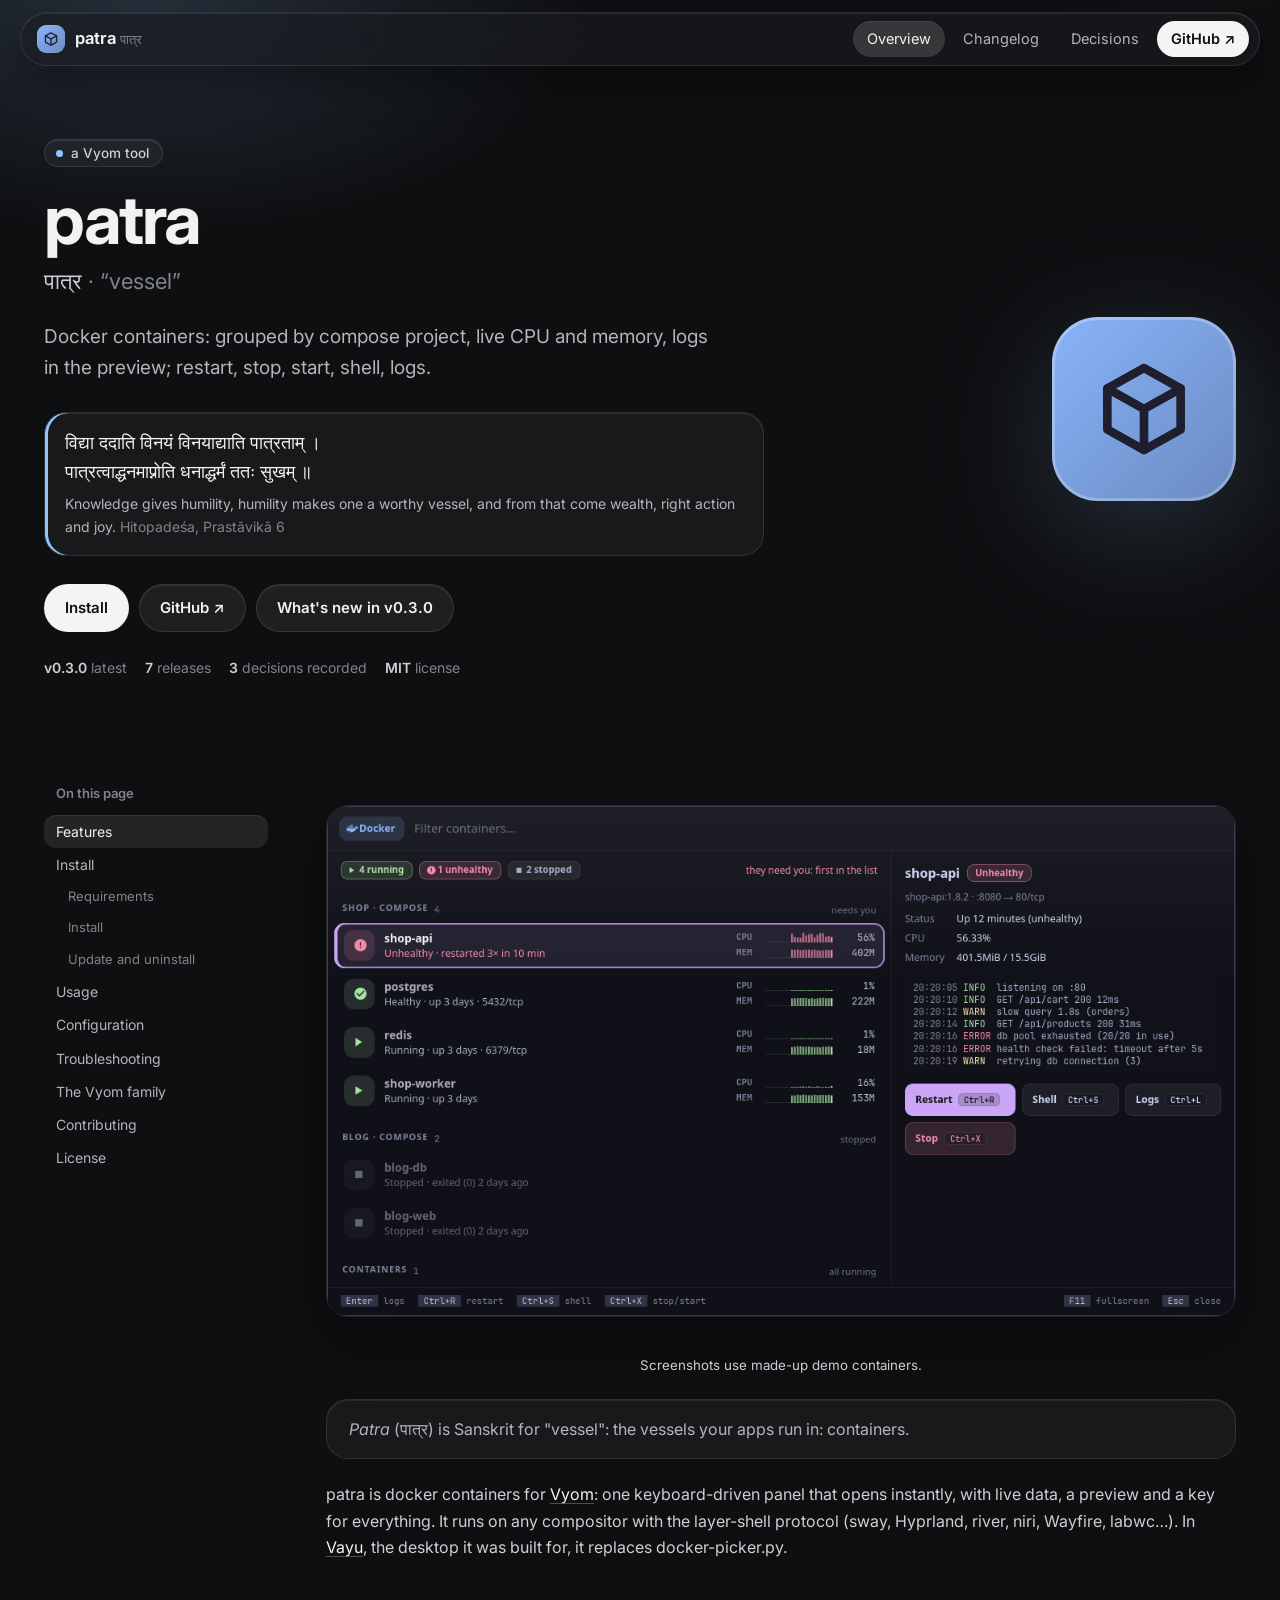
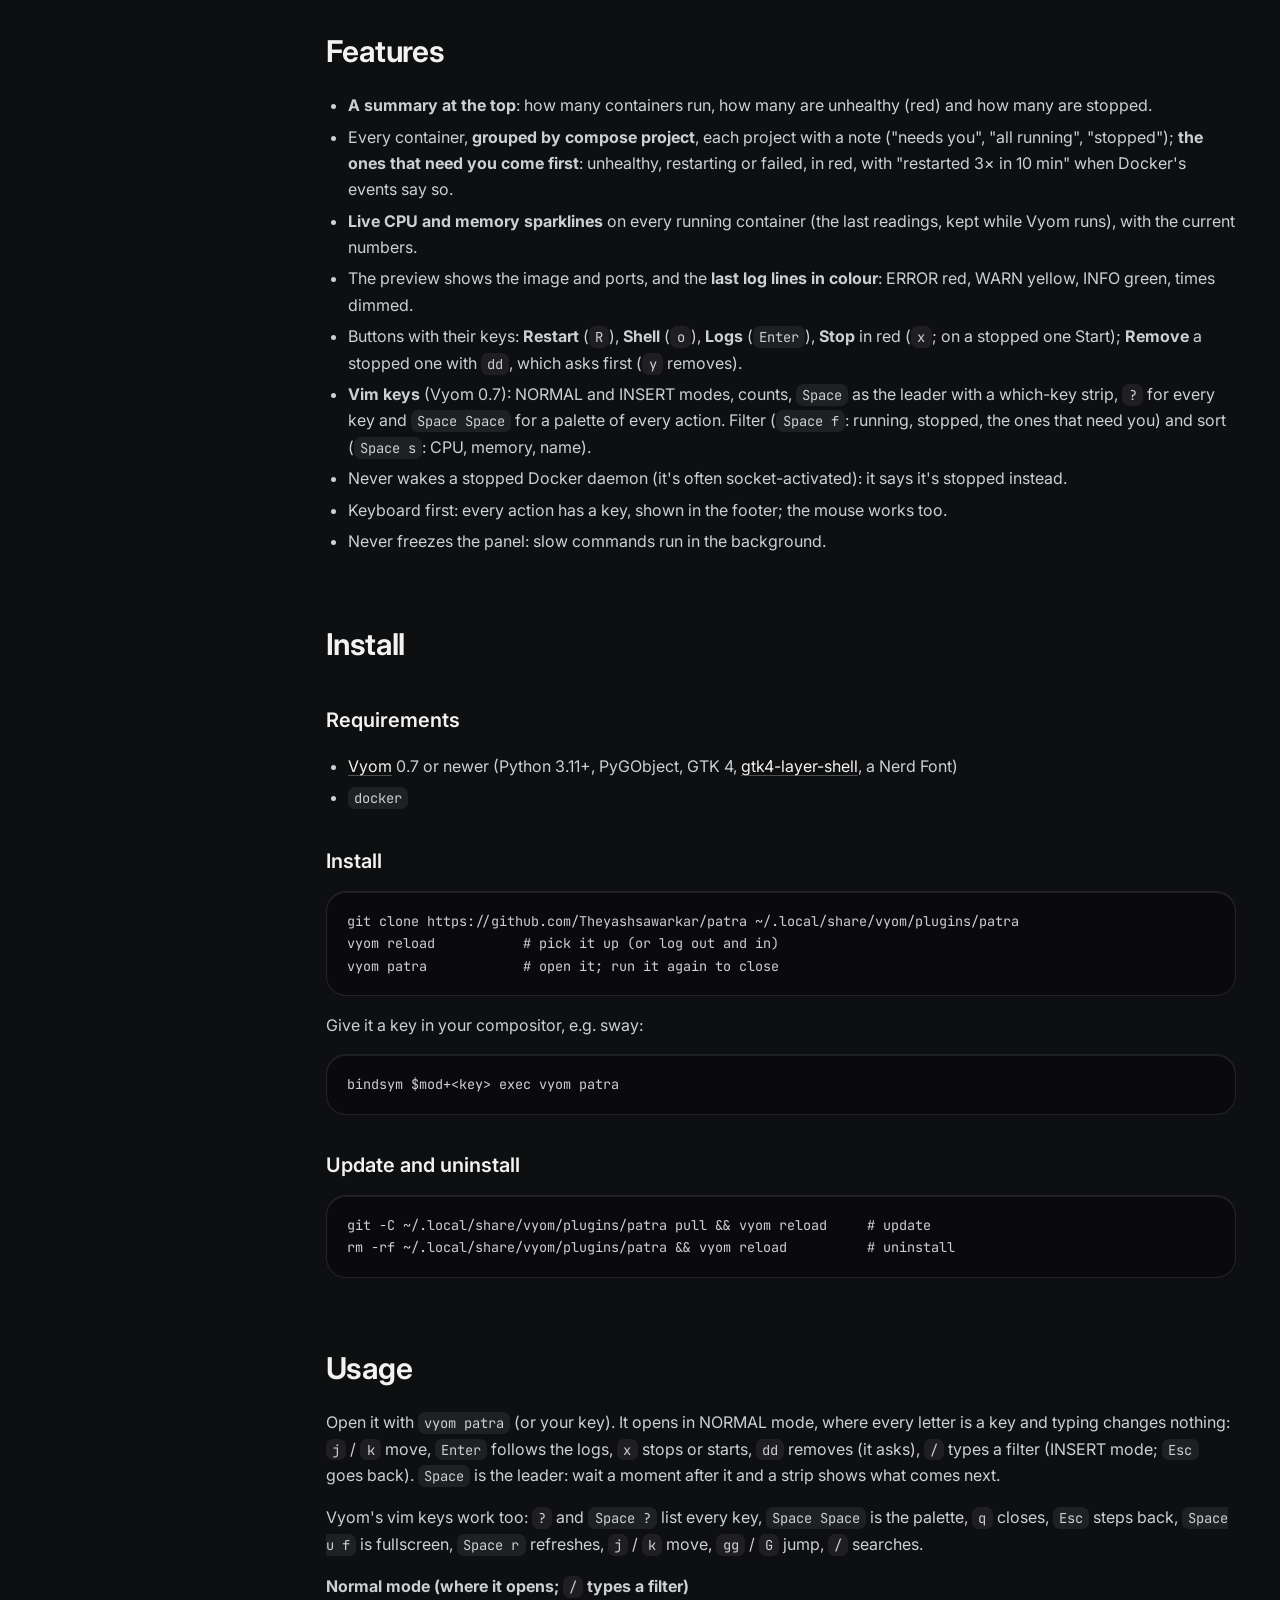
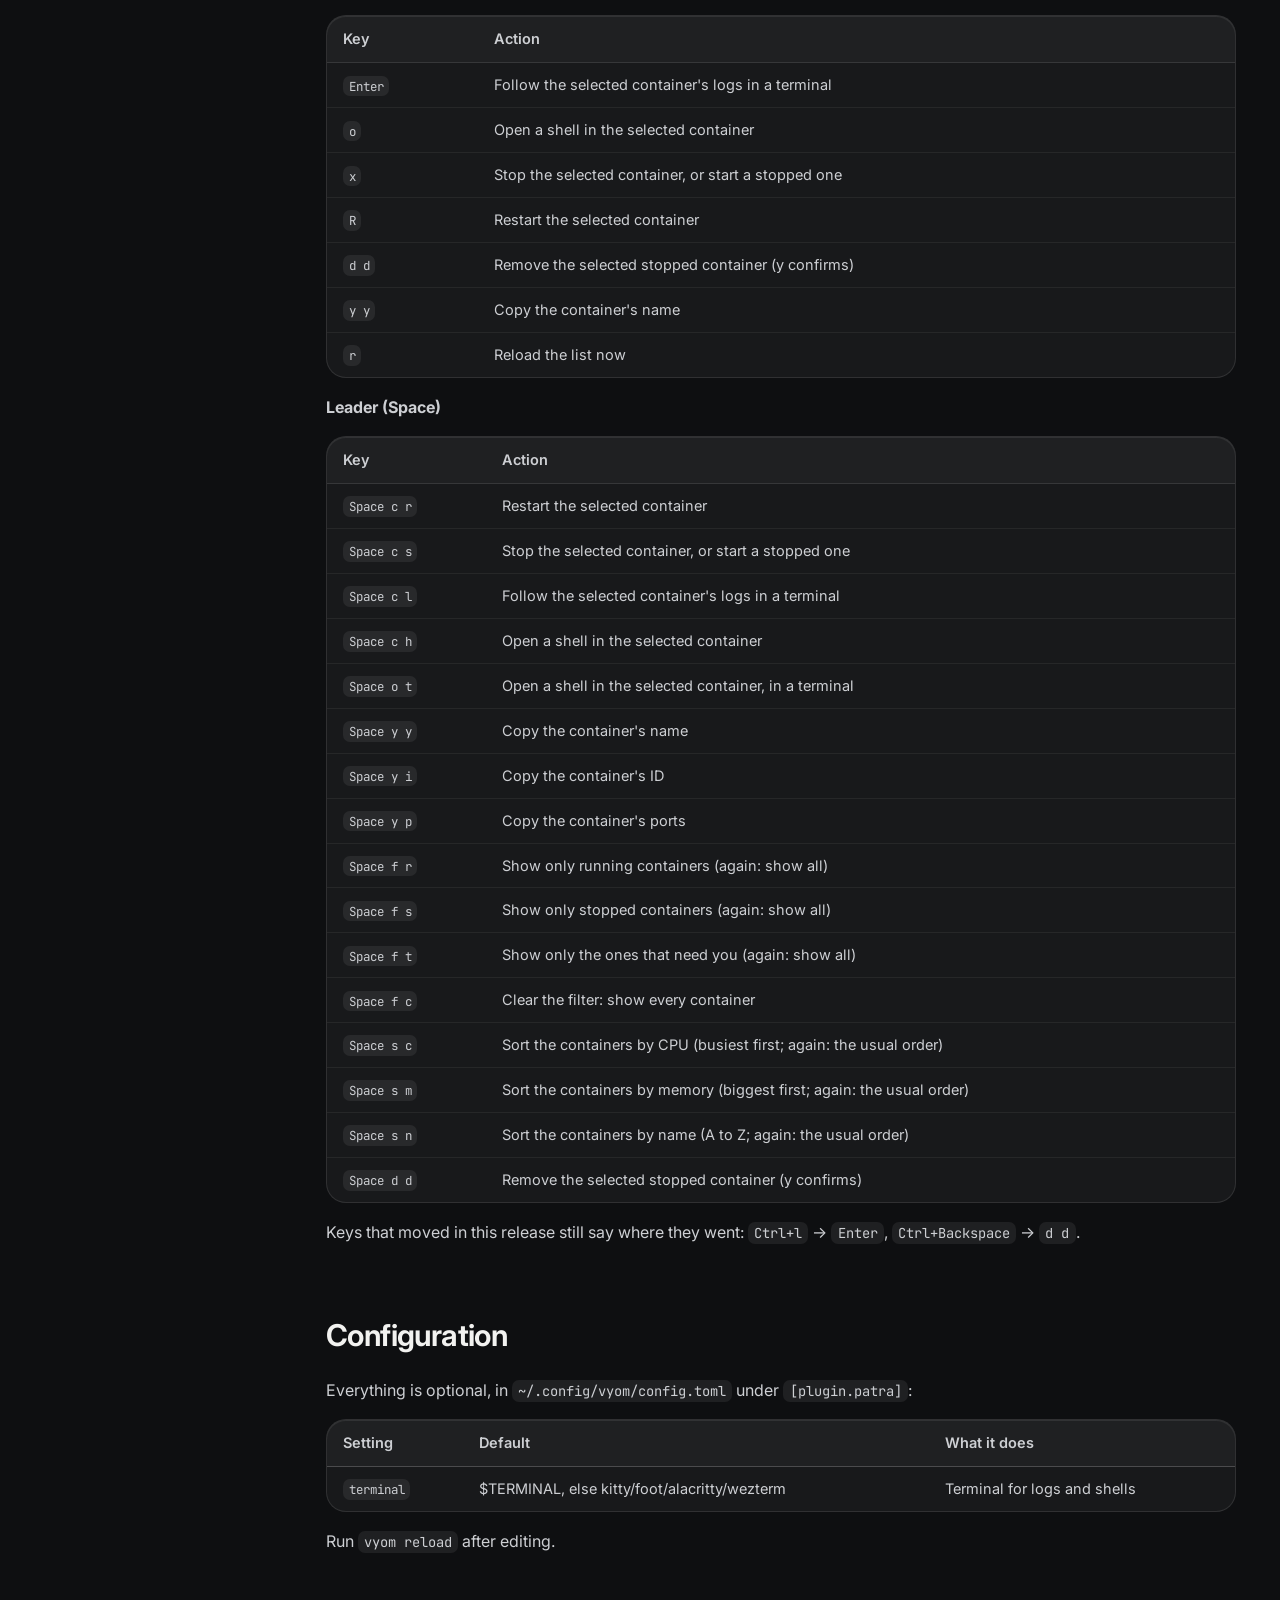
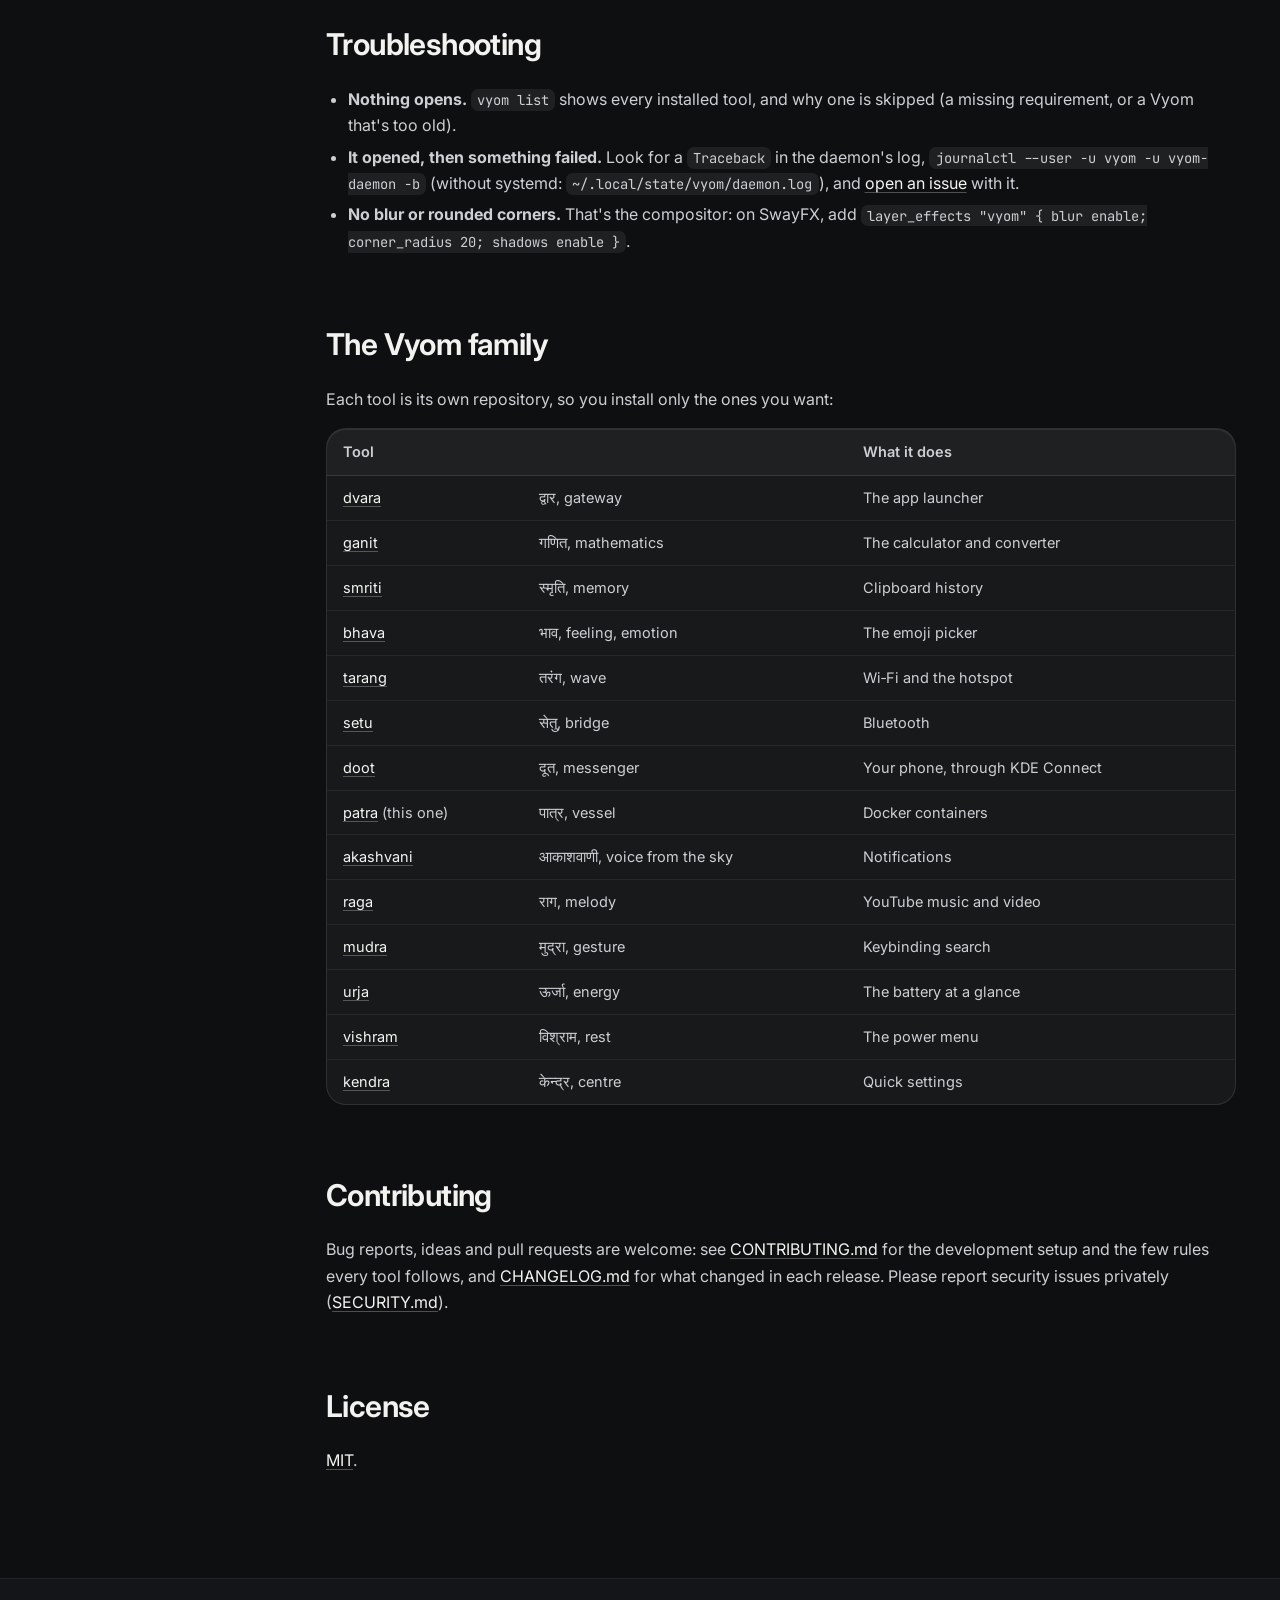
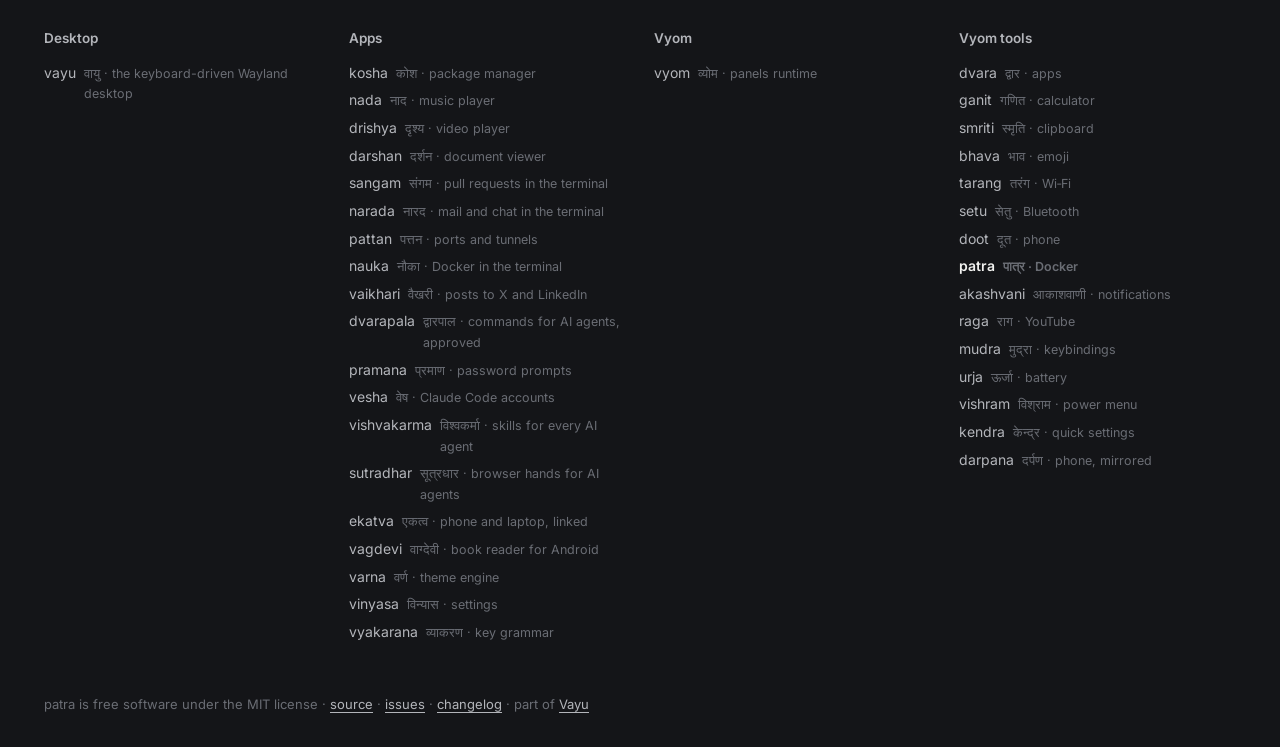
==== docs/index.html @ f0b29249 "Website: Vayu's Spatial look Co-Authored-By: Claude Opus 5.5 <noreply@anthropic.com>" ====
<!doctype html>
<html lang="en">
<head>
<meta charset="utf-8">
<meta name="viewport" content="width=device-width, initial-scale=1">
<title>patra · Docker containers: grouped by compose project, live CPU and memory, logs in the preview; restart, stop, start, shell, logs.</title>
<meta name="description" content="Docker containers: grouped by compose project, live CPU and memory, logs in the preview; restart, stop, start, shell, logs.">
<meta property="og:title" content="patra · Docker containers: grouped by compose project, live CPU and memory, logs in the preview; restart, stop, start, shell, logs.">
<meta property="og:description" content="Docker containers: grouped by compose project, live CPU and memory, logs in the preview; restart, stop, start, shell, logs.">
<meta name="theme-color" content="#0e0f11">
<link rel="icon" href="assets/logo.svg" type="image/svg+xml">
<link rel="preconnect" href="https://fonts.googleapis.com">
<link href="https://fonts.googleapis.com/css2?family=Inter:wght@400;500;600;700;800&family=JetBrains+Mono:wght@400;600&display=swap" rel="stylesheet">
<link rel="stylesheet" href="assets/site.css">
<style>:root{--tool:#93c4ff;--glow:#93c4ff2e}</style>
</head>
<body>
<header class="top"><div class="in">
<a class="brand" href="index.html"><img src="assets/logo.svg" alt=""><span>patra <small>पात्र</small></span></a>
<nav><a href="index.html" class="on">Overview</a><a href="changelog.html" class="">Changelog</a><a href="adr/index.html" class=" hide">Decisions</a><a class="gh" href="https://github.com/Theyashsawarkar/patra">GitHub ↗</a></nav></div></header>
<section class="hero"><div class="in"><div>
<div class="eyebrow">a Vyom tool</div>
<h1>patra</h1>
<div class="sa">पात्र <span>· “vessel”</span></div>
<p class="lead">Docker containers: grouped by compose project, live CPU and memory, logs in the preview; restart, stop, start, shell, logs.</p>
<figure class="shloka"><p lang="sa">विद्या ददाति विनयं विनयाद्याति पात्रताम् ।<br>पात्रत्वाद्धनमाप्नोति धनाद्धर्मं ततः सुखम् ॥</p><figcaption>Knowledge gives humility, humility makes one a worthy vessel, and from that come wealth, right action and joy. <cite>Hitopadeśa, Prastāvikā 6</cite></figcaption></figure>
<div class="cta"><a class="btn primary" href="#install">Install</a><a class="btn" href="https://github.com/Theyashsawarkar/patra">GitHub ↗</a>
<a class="btn" href="changelog.html">What's new in v0.3.0</a></div>
<div class="meta"><span><b>v0.3.0</b> latest</span><span><b>7</b> releases</span><span><b>3</b> decisions recorded</span><span><b>MIT</b> license</span></div>
</div><img class="logo" src="assets/logo.svg" alt="patra logo"></div></section>
<div class="wrap"><aside class="toc"><b>On this page</b><a class="l2" href="#features">Features</a><a class="l2" href="#install">Install</a><a class="l3" href="#requirements">Requirements</a><a class="l3" href="#install">Install</a><a class="l3" href="#update-and-uninstall">Update and uninstall</a><a class="l2" href="#usage">Usage</a><a class="l2" href="#configuration">Configuration</a><a class="l2" href="#troubleshooting">Troubleshooting</a><a class="l2" href="#the-vyom-family">The Vyom family</a><a class="l2" href="#contributing">Contributing</a><a class="l2" href="#license">License</a></aside><article>
<!-- No screenshot: docker shows personal data (your own containers). -->
<p align="center">
  <img alt="patra: containers grouped by compose project with live CPU and memory, and the picked one's details with Restart, Stop and Shell" src="assets/screenshots/patra.png" width="100%">
</p>
<p align="center"><sub>Screenshots use made-up demo containers.</sub></p>
<blockquote><p><em>Patra</em> (पात्र) is Sanskrit for "vessel": the vessels your apps run in: containers.</p></blockquote>
<p>patra is docker containers for <a href="https://github.com/Theyashsawarkar/vyom">Vyom</a>: one keyboard-driven panel that opens instantly, with live data, a preview and a key for everything. It runs on any compositor with the layer-shell protocol (sway, Hyprland, river, niri, Wayfire, labwc…). In <a href="https://github.com/Theyashsawarkar/vayu">Vayu</a>, the desktop it was built for, it replaces docker-picker.py.</p>
<h2 id="features"><a class="anchor" href="#features">#</a>Features</h2>
<ul><li><strong>A summary at the top</strong>: how many containers run, how many are unhealthy (red) and how many are stopped.</li><li>Every container, <strong>grouped by compose project</strong>, each project with a note ("needs you", "all running", "stopped"); <strong>the ones that need you come first</strong>: unhealthy, restarting or failed, in red, with "restarted 3× in 10 min" when Docker's events say so.</li><li><strong>Live CPU and memory sparklines</strong> on every running container (the last readings, kept while Vyom runs), with the current numbers.</li><li>The preview shows the image and ports, and the <strong>last log lines in colour</strong>: ERROR red, WARN yellow, INFO green, times dimmed.</li><li>Buttons with their keys: <strong>Restart</strong> (<code>R</code>), <strong>Shell</strong> (<code>o</code>), <strong>Logs</strong> (<code>Enter</code>), <strong>Stop</strong> in red (<code>x</code>; on a stopped one Start); <strong>Remove</strong> a stopped one with <code>dd</code>, which asks first (<code>y</code> removes).</li><li><strong>Vim keys</strong> (Vyom 0.7): NORMAL and INSERT modes, counts, <code>Space</code> as the leader with a which-key strip, <code>?</code> for every key and <code>Space Space</code> for a palette of every action. Filter (<code>Space f</code>: running, stopped, the ones that need you) and sort (<code>Space s</code>: CPU, memory, name).</li><li>Never wakes a stopped Docker daemon (it's often socket-activated): it says it's stopped instead.</li><li>Keyboard first: every action has a key, shown in the footer; the mouse works too.</li><li>Never freezes the panel: slow commands run in the background.</li></ul>
<h2 id="install"><a class="anchor" href="#install">#</a>Install</h2>
<h3 id="requirements"><a class="anchor" href="#requirements">#</a>Requirements</h3>
<ul><li><a href="https://github.com/Theyashsawarkar/vyom">Vyom</a> 0.7 or newer (Python 3.11+, PyGObject, GTK 4, <a href="https://github.com/wmww/gtk4-layer-shell">gtk4-layer-shell</a>, a Nerd Font)</li><li><code>docker</code></li></ul>
<h3 id="install"><a class="anchor" href="#install">#</a>Install</h3>
<pre class="code" data-lang="sh"><code>git clone https://github.com/Theyashsawarkar/patra ~/.local/share/vyom/plugins/patra
vyom reload           # pick it up (or log out and in)
vyom patra            # open it; run it again to close</code></pre>
<p>Give it a key in your compositor, e.g. sway:</p>
<pre class="code" data-lang="sh"><code>bindsym $mod+&lt;key&gt; exec vyom patra</code></pre>
<h3 id="update-and-uninstall"><a class="anchor" href="#update-and-uninstall">#</a>Update and uninstall</h3>
<pre class="code" data-lang="sh"><code>git -C ~/.local/share/vyom/plugins/patra pull &amp;&amp; vyom reload     # update
rm -rf ~/.local/share/vyom/plugins/patra &amp;&amp; vyom reload          # uninstall</code></pre>
<h2 id="usage"><a class="anchor" href="#usage">#</a>Usage</h2>
<p>Open it with <code>vyom patra</code> (or your key). It opens in NORMAL mode, where every letter is a key and typing changes nothing: <code>j</code> / <code>k</code> move, <code>Enter</code> follows the logs, <code>x</code> stops or starts, <code>dd</code> removes (it asks), <code>/</code> types a filter (INSERT mode; <code>Esc</code> goes back). <code>Space</code> is the leader: wait a moment after it and a strip shows what comes next.</p>
<!-- KEYS (generated by scripts/keybinds.py from patra/vim.py) -->
<p>Vyom's vim keys work too: <code>?</code> and <code>Space ?</code> list every key, <code>Space Space</code> is the palette, <code>q</code> closes, <code>Esc</code> steps back, <code>Space u f</code> is fullscreen, <code>Space r</code> refreshes, <code>j</code> / <code>k</code> move, <code>gg</code> / <code>G</code> jump, <code>/</code> searches.</p>
<p><strong>Normal mode (where it opens; <code>/</code> types a filter)</strong></p>
<div class="table"><table><thead><tr><th>Key</th><th>Action</th></tr></thead><tbody><tr><td><code>Enter</code></td><td>Follow the selected container's logs in a terminal</td></tr><tr><td><code>o</code></td><td>Open a shell in the selected container</td></tr><tr><td><code>x</code></td><td>Stop the selected container, or start a stopped one</td></tr><tr><td><code>R</code></td><td>Restart the selected container</td></tr><tr><td><code>d d</code></td><td>Remove the selected stopped container (y confirms)</td></tr><tr><td><code>y y</code></td><td>Copy the container's name</td></tr><tr><td><code>r</code></td><td>Reload the list now</td></tr></tbody></table></div>
<p><strong>Leader (Space)</strong></p>
<div class="table"><table><thead><tr><th>Key</th><th>Action</th></tr></thead><tbody><tr><td><code>Space c r</code></td><td>Restart the selected container</td></tr><tr><td><code>Space c s</code></td><td>Stop the selected container, or start a stopped one</td></tr><tr><td><code>Space c l</code></td><td>Follow the selected container's logs in a terminal</td></tr><tr><td><code>Space c h</code></td><td>Open a shell in the selected container</td></tr><tr><td><code>Space o t</code></td><td>Open a shell in the selected container, in a terminal</td></tr><tr><td><code>Space y y</code></td><td>Copy the container's name</td></tr><tr><td><code>Space y i</code></td><td>Copy the container's ID</td></tr><tr><td><code>Space y p</code></td><td>Copy the container's ports</td></tr><tr><td><code>Space f r</code></td><td>Show only running containers (again: show all)</td></tr><tr><td><code>Space f s</code></td><td>Show only stopped containers (again: show all)</td></tr><tr><td><code>Space f t</code></td><td>Show only the ones that need you (again: show all)</td></tr><tr><td><code>Space f c</code></td><td>Clear the filter: show every container</td></tr><tr><td><code>Space s c</code></td><td>Sort the containers by CPU (busiest first; again: the usual order)</td></tr><tr><td><code>Space s m</code></td><td>Sort the containers by memory (biggest first; again: the usual order)</td></tr><tr><td><code>Space s n</code></td><td>Sort the containers by name (A to Z; again: the usual order)</td></tr><tr><td><code>Space d d</code></td><td>Remove the selected stopped container (y confirms)</td></tr></tbody></table></div>
<p>Keys that moved in this release still say where they went: <code>Ctrl+l</code> → <code>Enter</code>, <code>Ctrl+Backspace</code> → <code>d d</code>.</p>
<!-- END KEYS -->
<h2 id="configuration"><a class="anchor" href="#configuration">#</a>Configuration</h2>
<p>Everything is optional, in <code>~/.config/vyom/config.toml</code> under <code>[plugin.patra]</code>:</p>
<div class="table"><table><thead><tr><th>Setting</th><th>Default</th><th>What it does</th></tr></thead><tbody><tr><td><code>terminal</code></td><td>$TERMINAL, else kitty/foot/alacritty/wezterm</td><td>Terminal for logs and shells</td></tr></tbody></table></div>
<p>Run <code>vyom reload</code> after editing.</p>
<h2 id="troubleshooting"><a class="anchor" href="#troubleshooting">#</a>Troubleshooting</h2>
<ul><li><strong>Nothing opens.</strong> <code>vyom list</code> shows every installed tool, and why one is skipped (a missing requirement, or a Vyom that's too old).</li><li><strong>It opened, then something failed.</strong> Look for a <code>Traceback</code> in the daemon's log, <code>journalctl --user -u vyom -u vyom-daemon -b</code> (without systemd: <code>~/.local/state/vyom/daemon.log</code>), and <a href="https://github.com/Theyashsawarkar/patra/issues/new/choose">open an issue</a> with it.</li><li><strong>No blur or rounded corners.</strong> That's the compositor: on SwayFX, add <code>layer_effects &quot;vyom&quot; { blur enable; corner_radius 20; shadows enable }</code>.</li></ul>
<h2 id="the-vyom-family"><a class="anchor" href="#the-vyom-family">#</a>The Vyom family</h2>
<p>Each tool is its own repository, so you install only the ones you want:</p>
<div class="table"><table><thead><tr><th>Tool</th><th></th><th>What it does</th></tr></thead><tbody><tr><td><a href="https://github.com/Theyashsawarkar/dvara">dvara</a></td><td>द्वार, gateway</td><td>The app launcher</td></tr><tr><td><a href="https://github.com/Theyashsawarkar/ganit">ganit</a></td><td>गणित, mathematics</td><td>The calculator and converter</td></tr><tr><td><a href="https://github.com/Theyashsawarkar/smriti">smriti</a></td><td>स्मृति, memory</td><td>Clipboard history</td></tr><tr><td><a href="https://github.com/Theyashsawarkar/bhava">bhava</a></td><td>भाव, feeling, emotion</td><td>The emoji picker</td></tr><tr><td><a href="https://github.com/Theyashsawarkar/tarang">tarang</a></td><td>तरंग, wave</td><td>Wi‑Fi and the hotspot</td></tr><tr><td><a href="https://github.com/Theyashsawarkar/setu">setu</a></td><td>सेतु, bridge</td><td>Bluetooth</td></tr><tr><td><a href="https://github.com/Theyashsawarkar/doot">doot</a></td><td>दूत, messenger</td><td>Your phone, through KDE Connect</td></tr><tr><td><a href="https://github.com/Theyashsawarkar/patra">patra</a> (this one)</td><td>पात्र, vessel</td><td>Docker containers</td></tr><tr><td><a href="https://github.com/Theyashsawarkar/akashvani">akashvani</a></td><td>आकाशवाणी, voice from the sky</td><td>Notifications</td></tr><tr><td><a href="https://github.com/Theyashsawarkar/raga">raga</a></td><td>राग, melody</td><td>YouTube music and video</td></tr><tr><td><a href="https://github.com/Theyashsawarkar/mudra">mudra</a></td><td>मुद्रा, gesture</td><td>Keybinding search</td></tr><tr><td><a href="https://github.com/Theyashsawarkar/urja">urja</a></td><td>ऊर्जा, energy</td><td>The battery at a glance</td></tr><tr><td><a href="https://github.com/Theyashsawarkar/vishram">vishram</a></td><td>विश्राम, rest</td><td>The power menu</td></tr><tr><td><a href="https://github.com/Theyashsawarkar/kendra">kendra</a></td><td>केन्द्र, centre</td><td>Quick settings</td></tr></tbody></table></div>
<h2 id="contributing"><a class="anchor" href="#contributing">#</a>Contributing</h2>
<p>Bug reports, ideas and pull requests are welcome: see <a href="https://github.com/Theyashsawarkar/patra/blob/main/CONTRIBUTING.md">CONTRIBUTING.md</a> for the development setup and the few rules every tool follows, and <a href="changelog.html">CHANGELOG.md</a> for what changed in each release. Please report security issues privately (<a href="https://github.com/Theyashsawarkar/patra/blob/main/SECURITY.md">SECURITY.md</a>).</p>
<h2 id="license"><a class="anchor" href="#license">#</a>License</h2>
<p><a href="https://github.com/Theyashsawarkar/patra/blob/main/LICENSE">MIT</a>.</p>
</article></div>
<footer><div class="in"><div><h4>Desktop</h4><a href="https://vayu.theyashsawarkar.dev/" class="">vayu <span>वायु · the keyboard-driven Wayland desktop</span></a></div><div><h4>Apps</h4><a href="https://kosha.theyashsawarkar.dev/" class="">kosha <span>कोश · package manager</span></a><a href="https://nada.theyashsawarkar.dev/" class="">nada <span>नाद · music player</span></a><a href="https://drishya.theyashsawarkar.dev/" class="">drishya <span>दृश्य · video player</span></a><a href="https://darshan.theyashsawarkar.dev/" class="">darshan <span>दर्शन · document viewer</span></a><a href="https://sangam.theyashsawarkar.dev/" class="">sangam <span>संगम · pull requests in the terminal</span></a><a href="https://narada.theyashsawarkar.dev/" class="">narada <span>नारद · mail and chat in the terminal</span></a><a href="https://pattan.theyashsawarkar.dev/" class="">pattan <span>पत्तन · ports and tunnels</span></a><a href="https://nauka.theyashsawarkar.dev/" class="">nauka <span>नौका · Docker in the terminal</span></a><a href="https://vaikhari.theyashsawarkar.dev/" class="">vaikhari <span>वैखरी · posts to X and LinkedIn</span></a><a href="https://dvarapala.theyashsawarkar.dev/" class="">dvarapala <span>द्वारपाल · commands for AI agents, approved</span></a><a href="https://pramana.theyashsawarkar.dev/" class="">pramana <span>प्रमाण · password prompts</span></a><a href="https://vesha.theyashsawarkar.dev/" class="">vesha <span>वेष · Claude Code accounts</span></a><a href="https://vishvakarma.theyashsawarkar.dev/" class="">vishvakarma <span>विश्वकर्मा · skills for every AI agent</span></a><a href="https://sutradhar.theyashsawarkar.dev/" class="">sutradhar <span>सूत्रधार · browser hands for AI agents</span></a><a href="https://ekatva.theyashsawarkar.dev/" class="">ekatva <span>एकत्व · phone and laptop, linked</span></a><a href="https://vagdevi.theyashsawarkar.dev/" class="">vagdevi <span>वाग्देवी · book reader for Android</span></a><a href="https://varna.theyashsawarkar.dev/" class="">varna <span>वर्ण · theme engine</span></a><a href="https://vinyasa.theyashsawarkar.dev/" class="">vinyasa <span>विन्यास · settings</span></a><a href="https://vyakarana.theyashsawarkar.dev/" class="">vyakarana <span>व्याकरण · key grammar</span></a></div><div><h4>Vyom</h4><a href="https://vyom.theyashsawarkar.dev/" class="">vyom <span>व्योम · panels runtime</span></a></div><div><h4>Vyom tools</h4><a href="https://dvara.theyashsawarkar.dev/" class="">dvara <span>द्वार · apps</span></a><a href="https://ganit.theyashsawarkar.dev/" class="">ganit <span>गणित · calculator</span></a><a href="https://smriti.theyashsawarkar.dev/" class="">smriti <span>स्मृति · clipboard</span></a><a href="https://bhava.theyashsawarkar.dev/" class="">bhava <span>भाव · emoji</span></a><a href="https://tarang.theyashsawarkar.dev/" class="">tarang <span>तरंग · Wi‑Fi</span></a><a href="https://setu.theyashsawarkar.dev/" class="">setu <span>सेतु · Bluetooth</span></a><a href="https://doot.theyashsawarkar.dev/" class="">doot <span>दूत · phone</span></a><a href="https://patra.theyashsawarkar.dev/" class="me">patra <span>पात्र · Docker</span></a><a href="https://akashvani.theyashsawarkar.dev/" class="">akashvani <span>आकाशवाणी · notifications</span></a><a href="https://raga.theyashsawarkar.dev/" class="">raga <span>राग · YouTube</span></a><a href="https://mudra.theyashsawarkar.dev/" class="">mudra <span>मुद्रा · keybindings</span></a><a href="https://urja.theyashsawarkar.dev/" class="">urja <span>ऊर्जा · battery</span></a><a href="https://vishram.theyashsawarkar.dev/" class="">vishram <span>विश्राम · power menu</span></a><a href="https://kendra.theyashsawarkar.dev/" class="">kendra <span>केन्द्र · quick settings</span></a><a href="https://darpana.theyashsawarkar.dev/" class="">darpana <span>दर्पण · phone, mirrored</span></a></div></div>
<div class="bottom">patra is free software under the MIT license · <a href="https://github.com/Theyashsawarkar/patra">source</a> · <a href="https://github.com/Theyashsawarkar/patra/issues">issues</a> · <a href="changelog.html">changelog</a> · part of <a href="https://vayu.theyashsawarkar.dev/">Vayu</a></div></footer>
<script>
document.querySelectorAll('pre.code').forEach(p=>{const b=document.createElement('button');b.className='copy';b.textContent='Copy';
b.onclick=()=>{navigator.clipboard.writeText(p.innerText.replace(/^Copy/,'')).then(()=>{b.textContent='Copied';setTimeout(()=>b.textContent='Copy',1200)})};p.appendChild(b)});
const links=[...document.querySelectorAll('.toc a')];if(links.length){const hs=links.map(a=>document.getElementById(a.hash.slice(1))).filter(Boolean);
const on=()=>{let cur=hs[0];for(const h of hs){if(h.getBoundingClientRect().top<120)cur=h}links.forEach(a=>a.classList.toggle('on',cur&&a.hash==='#'+cur.id))};
addEventListener('scroll',on,{passive:true});on()}
</script>
</body>
</html>
---- docs/assets/site.css ----
/* Vayu's Spatial look: graphite glass that floats, very round, colour only
   where it means something. The near-white accent is where you act (links,
   the main button); the tool's own colour (--tool) is only its signature:
   the logo's glow, the shloka's line, the release dots. */
:root{--crust:#0e0f11;--mantle:#141518;--base:#1b1c20;--s0:#2a2c31;--s1:#3a3c42;--ov0:#6a6d74;--ov1:#80838a;
--sub0:#b3b5ba;--sub1:#cdcfd3;--text:#f2f2f0;--accent:#f4f4f2;--green:#8ee2a6;--peach:#f7b07d;--red:#ff9389;--blue:#93c4ff;
--glass:rgba(255,255,255,.045);--rim:rgba(255,255,255,.10);--lit:inset 0 1px 0 rgba(255,255,255,.08);
--ui:"Inter","Segoe UI",system-ui,sans-serif;--mono:"JetBrains Mono","JetBrainsMono Nerd Font",ui-monospace,monospace}
*{box-sizing:border-box}html{scroll-behavior:smooth;scroll-padding-top:96px}
body{margin:0;background:var(--crust);color:var(--text);font:16px/1.65 var(--ui);-webkit-font-smoothing:antialiased}
a{color:var(--accent);text-decoration:underline;text-decoration-color:rgba(244,244,242,.28);text-underline-offset:3px}
a:hover{text-decoration-color:var(--accent)}
code{font:.86em var(--mono);background:rgba(255,255,255,.07);padding:.14em .45em;border-radius:7px;color:var(--sub1)}
img{max-width:100%;height:auto}
:focus-visible{outline:2px solid var(--accent);outline-offset:3px;border-radius:8px}
/* nav: a floating glass pill */
.top{position:sticky;top:12px;z-index:20;padding:0 16px}
.top .in{max-width:1240px;margin:0 auto;padding:8px 10px 8px 16px;display:flex;align-items:center;gap:22px;
border-radius:999px;background:rgba(27,28,32,.62);border:1px solid var(--rim);box-shadow:var(--lit),0 18px 40px rgba(0,0,0,.35);
backdrop-filter:blur(24px) saturate(1.5);-webkit-backdrop-filter:blur(24px) saturate(1.5)}
.brand{display:flex;align-items:center;gap:10px;font-weight:650;font-size:16.5px;color:var(--text);text-decoration:none}
.brand img{width:28px;height:28px;border-radius:9px}.brand small{font-weight:500;color:var(--ov1);font-size:13px}
.top nav{display:flex;gap:4px;margin-left:auto;flex-wrap:wrap}
.top nav a{color:var(--sub0);padding:6px 14px;border-radius:999px;font-size:14.5px;text-decoration:none}
.top nav a:hover{background:rgba(255,255,255,.07);color:var(--text)}
.top nav a.on{background:rgba(255,255,255,.14);color:var(--text);box-shadow:var(--lit)}
.top nav a.gh{background:var(--accent);color:var(--crust);font-weight:600}.top nav a.gh:hover{background:#fff}
/* hero: the tool's light in a dark room */
.hero{position:relative;overflow:hidden;margin-top:-64px;padding-top:64px}
.hero:before{content:"";position:absolute;inset:-30% -10% auto;height:720px;
background:radial-gradient(640px 340px at 18% 32%,var(--glow),transparent 70%),radial-gradient(520px 300px at 86% 8%,rgba(255,255,255,.06),transparent 70%);pointer-events:none}
.hero .in{position:relative;max-width:1240px;margin:0 auto;padding:84px 24px 60px;display:grid;grid-template-columns:minmax(0,1fr) auto;gap:48px;align-items:center}
.eyebrow{display:inline-flex;align-items:center;gap:8px;font:500 13.5px var(--ui);color:var(--sub1);padding:5px 13px 5px 11px;border-radius:999px;
background:var(--glass);border:1px solid var(--rim);box-shadow:var(--lit)}
.eyebrow:before{content:"";width:7px;height:7px;border-radius:50%;background:var(--tool)}
.hero h1{font-size:clamp(42px,6vw,68px);line-height:1.02;margin:18px 0 8px;letter-spacing:-.035em;font-weight:700}
.hero .sa{font-size:22px;color:var(--sub1);margin-bottom:22px}.hero .sa span{color:var(--ov1)}
.hero .shloka{margin:0 0 28px;padding:16px 20px;border-radius:22px;background:var(--glass);border:1px solid var(--rim);box-shadow:var(--lit),inset 3px 0 0 var(--tool);max-width:720px}
.hero .shloka p{margin:0 0 6px;font-size:18px;line-height:1.6;color:var(--text)}.hero .shloka figcaption{font-size:14px;color:var(--sub0)}.hero .shloka cite{color:var(--ov1);font-style:normal;white-space:nowrap}
.hero p.lead{font-size:19px;color:var(--sub0);max-width:680px;margin:0 0 28px}
.cta{display:flex;gap:10px;flex-wrap:wrap}
.btn{display:inline-flex;align-items:center;gap:8px;padding:11px 20px;border-radius:999px;font-weight:600;font-size:15px;color:var(--text);
background:rgba(255,255,255,.07);border:1px solid var(--rim);box-shadow:var(--lit);text-decoration:none}
.btn:hover{background:rgba(255,255,255,.12)}
.btn.primary{background:var(--accent);color:var(--crust);border-color:transparent;box-shadow:none}.btn.primary:hover{background:#fff}
.hero .logo{width:184px;height:184px;filter:drop-shadow(0 28px 56px var(--glow))}
.meta{display:flex;gap:18px;flex-wrap:wrap;margin-top:24px;color:var(--ov1);font-size:14px}.meta b{color:var(--sub1);font-weight:600}
/* layout */
.wrap{max-width:1240px;margin:0 auto;padding:44px 24px 88px;display:grid;grid-template-columns:230px minmax(0,1fr);gap:52px}
.toc{position:sticky;top:96px;align-self:start;max-height:calc(100vh - 116px);overflow:auto;font-size:14px;padding-right:6px}
.toc b{display:block;font-size:13px;font-weight:600;color:var(--ov1);margin:0 0 10px 12px}
.toc a{display:block;color:var(--sub0);padding:5px 12px;border-radius:12px;text-decoration:none}
.toc a.l3{padding-left:24px;font-size:13px;color:var(--ov1)}
.toc a:hover{color:var(--text);background:rgba(255,255,255,.04)}
.toc a.on{color:var(--text);background:rgba(255,255,255,.09);box-shadow:var(--lit)}
article{min-width:0}
article h2{font-size:30px;letter-spacing:-.02em;margin:60px 0 14px;padding-top:6px;font-weight:650}
article h2:first-child{margin-top:0}
article h3{font-size:20px;margin:34px 0 10px;font-weight:600}article h4{font-size:16px;margin:24px 0 8px;color:var(--sub1)}
article p,article li{color:var(--sub1)}
article .anchor{opacity:0;margin-left:-22px;width:22px;display:inline-block;color:var(--ov0);text-decoration:none}
article h2:hover .anchor,article h3:hover .anchor{opacity:1}
article ul,article ol{padding-left:22px}article li{margin:5px 0}
article img{border-radius:22px;border:1px solid var(--rim);box-shadow:0 24px 60px rgba(0,0,0,.35)}
article p[align=center]{text-align:center}article p[align=center] img{margin:6px 0}
article blockquote{margin:22px 0;padding:16px 22px;background:var(--glass);border:1px solid var(--rim);box-shadow:var(--lit);border-radius:22px}
article blockquote p{margin:0;color:var(--sub0)}
pre.code{position:relative;background:rgba(0,0,0,.28);border:1px solid var(--rim);box-shadow:var(--lit);border-radius:20px;padding:18px 20px;overflow:auto;font:13.5px/1.65 var(--mono);color:var(--sub1)}
pre.code code{background:none;padding:0;font-size:inherit;color:inherit}
pre.code .copy{position:absolute;top:10px;right:10px;font:600 12px var(--ui);padding:5px 12px;border-radius:999px;border:0;background:rgba(255,255,255,.1);color:var(--text);cursor:pointer;opacity:0;transition:opacity .15s}
pre.code:hover .copy,pre.code .copy:focus-visible{opacity:1}
.table{overflow:auto;margin:16px 0;border:1px solid var(--rim);border-radius:20px;background:var(--glass);box-shadow:var(--lit)}
table{border-collapse:collapse;width:100%;font-size:14.5px}
th{text-align:left;color:var(--sub1);font-weight:600;padding:11px 16px;border-bottom:1px solid var(--rim);background:rgba(255,255,255,.03)}
td{padding:10px 16px;border-bottom:1px solid rgba(255,255,255,.06);color:var(--sub1);vertical-align:top}tr:last-child td{border-bottom:0}
td code{white-space:nowrap}
/* changelog */
.release{position:relative;padding:0 0 10px 30px;border-left:1px solid var(--s1);margin-left:6px}
.release:before{content:"";position:absolute;left:-6px;top:11px;width:11px;height:11px;border-radius:50%;background:var(--tool);box-shadow:0 0 0 4px var(--crust)}
.release h2{margin-top:0;font-size:24px}.release h2 .date{font:500 14px var(--mono);color:var(--ov1);margin-left:10px}
.release .tag{font:600 12px var(--mono);padding:2px 10px;border-radius:999px;background:rgba(255,255,255,.08);color:var(--text);margin-left:8px;vertical-align:3px}
/* adr */
.cards{display:grid;grid-template-columns:repeat(auto-fill,minmax(300px,1fr));gap:14px;margin:18px 0}
.card{display:block;background:var(--glass);border:1px solid var(--rim);box-shadow:var(--lit);border-radius:24px;padding:20px 22px;color:var(--text);text-decoration:none;transition:background .15s,border-color .15s}
.card:hover{background:rgba(255,255,255,.075);border-color:rgba(255,255,255,.2)}
.card .n{font:600 12px var(--mono);color:var(--ov1)}.card h3{margin:6px 0 6px;font-size:17px}.card p{margin:0;color:var(--sub0);font-size:14px}
.status{display:inline-block;font:600 12px var(--ui);padding:2px 10px;border-radius:999px;background:rgba(142,226,166,.14);color:var(--green)}
.status.superseded,.status.deprecated{background:rgba(247,176,125,.14);color:var(--peach)}.status.proposed{background:rgba(147,196,255,.14);color:var(--blue)}
/* footer */
footer{border-top:1px solid rgba(255,255,255,.06);background:var(--mantle)}
footer .in{max-width:1240px;margin:0 auto;padding:48px 24px;display:grid;grid-template-columns:repeat(auto-fit,minmax(200px,1fr));gap:28px}
footer h4{margin:0 0 10px;font-size:13.5px;font-weight:600;color:var(--sub0)}
footer a{display:flex;gap:8px;align-items:baseline;color:var(--sub0);font-size:14px;padding:2px 0;text-decoration:none}footer a:hover{color:var(--text)}footer a span{color:var(--ov0);font-size:12.5px}
footer a.me{color:var(--text);font-weight:600}
footer .bottom{max-width:1240px;margin:0 auto;padding:0 24px 32px;color:var(--ov0);font-size:13px}
footer .bottom a{display:inline;padding:0;font-size:13px;text-decoration:underline}
@media(max-width:900px){.wrap{grid-template-columns:1fr}.toc{display:none}.hero .in{grid-template-columns:1fr}.hero .logo{width:112px;height:112px;order:-1}
.top nav a:not(.gh){padding:6px 9px}}
@media(max-width:560px){.top{padding:0 10px}.top .in{gap:10px;padding-left:12px}.brand small{display:none}.top nav a.hide{display:none}.hero .in{padding:52px 16px 36px}.wrap{padding:28px 16px 64px}}
@media(prefers-reduced-motion:reduce){html{scroll-behavior:auto}*{transition:none!important}}
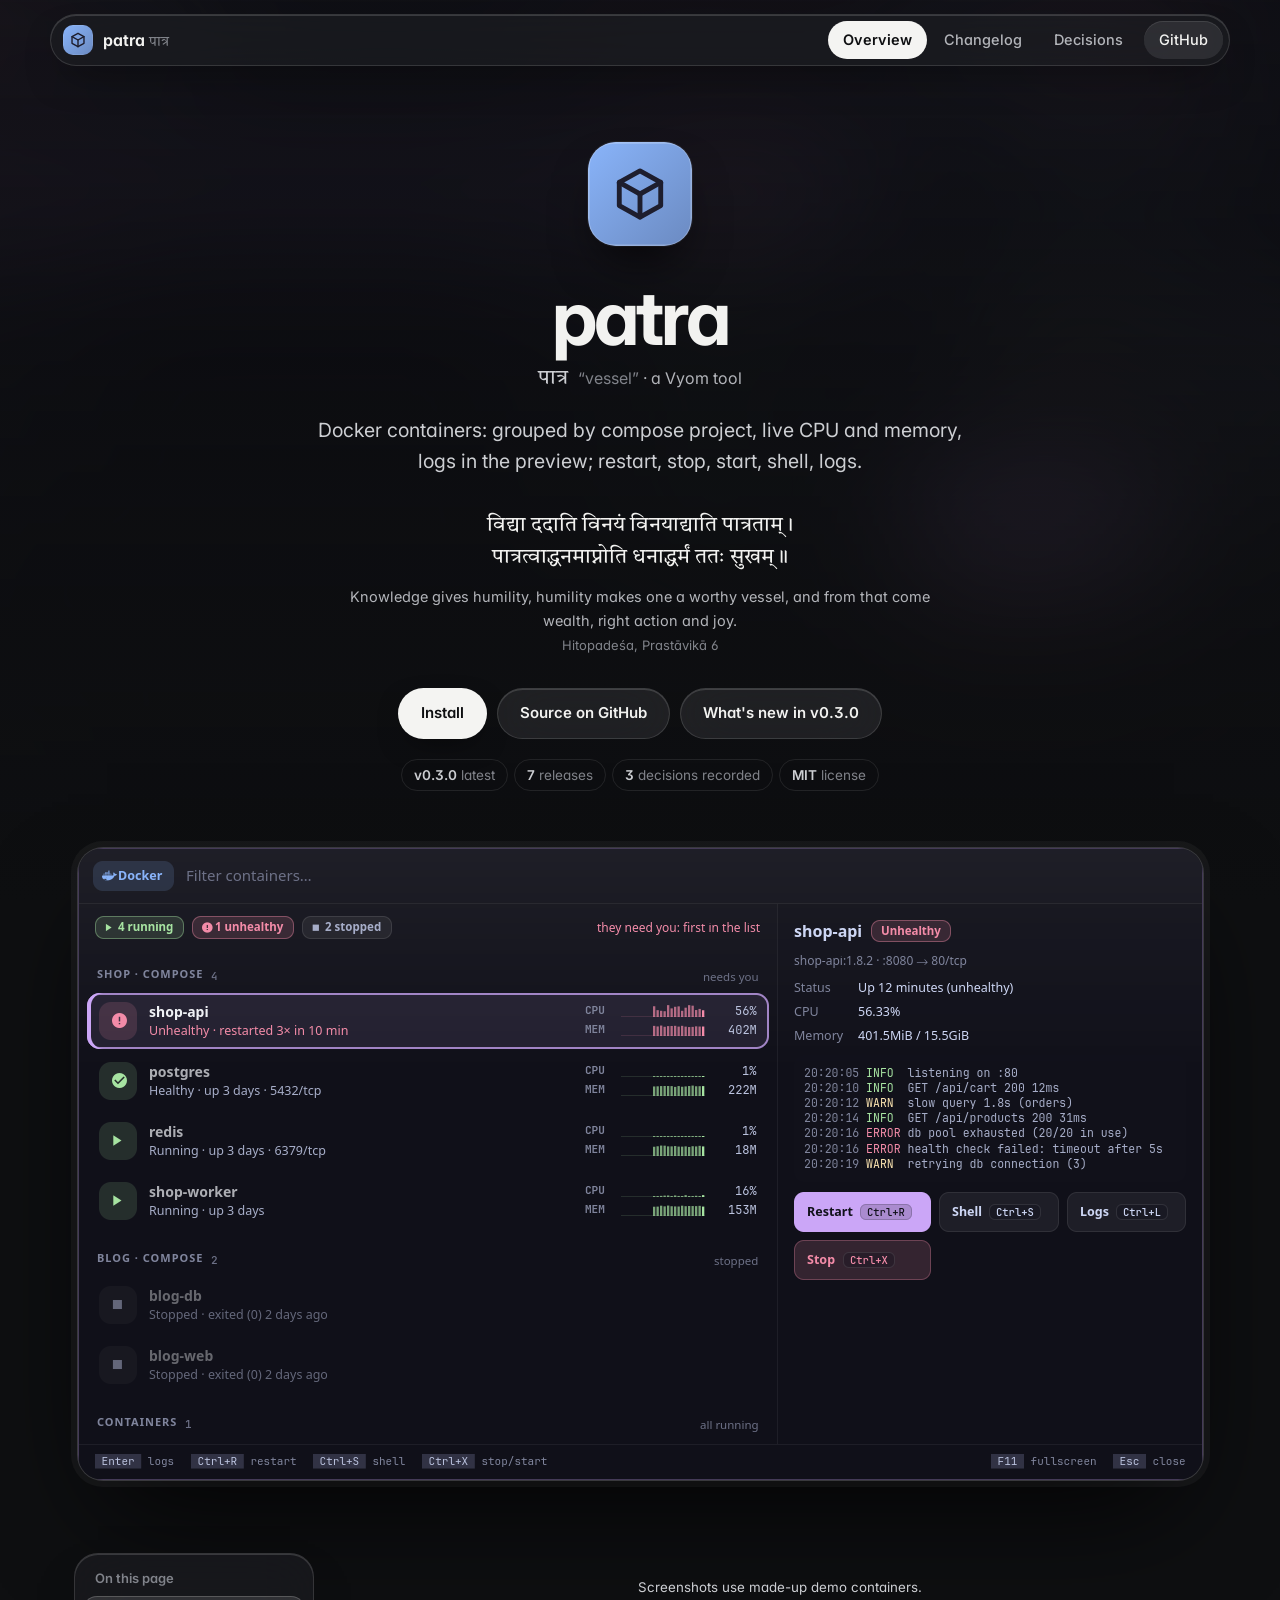
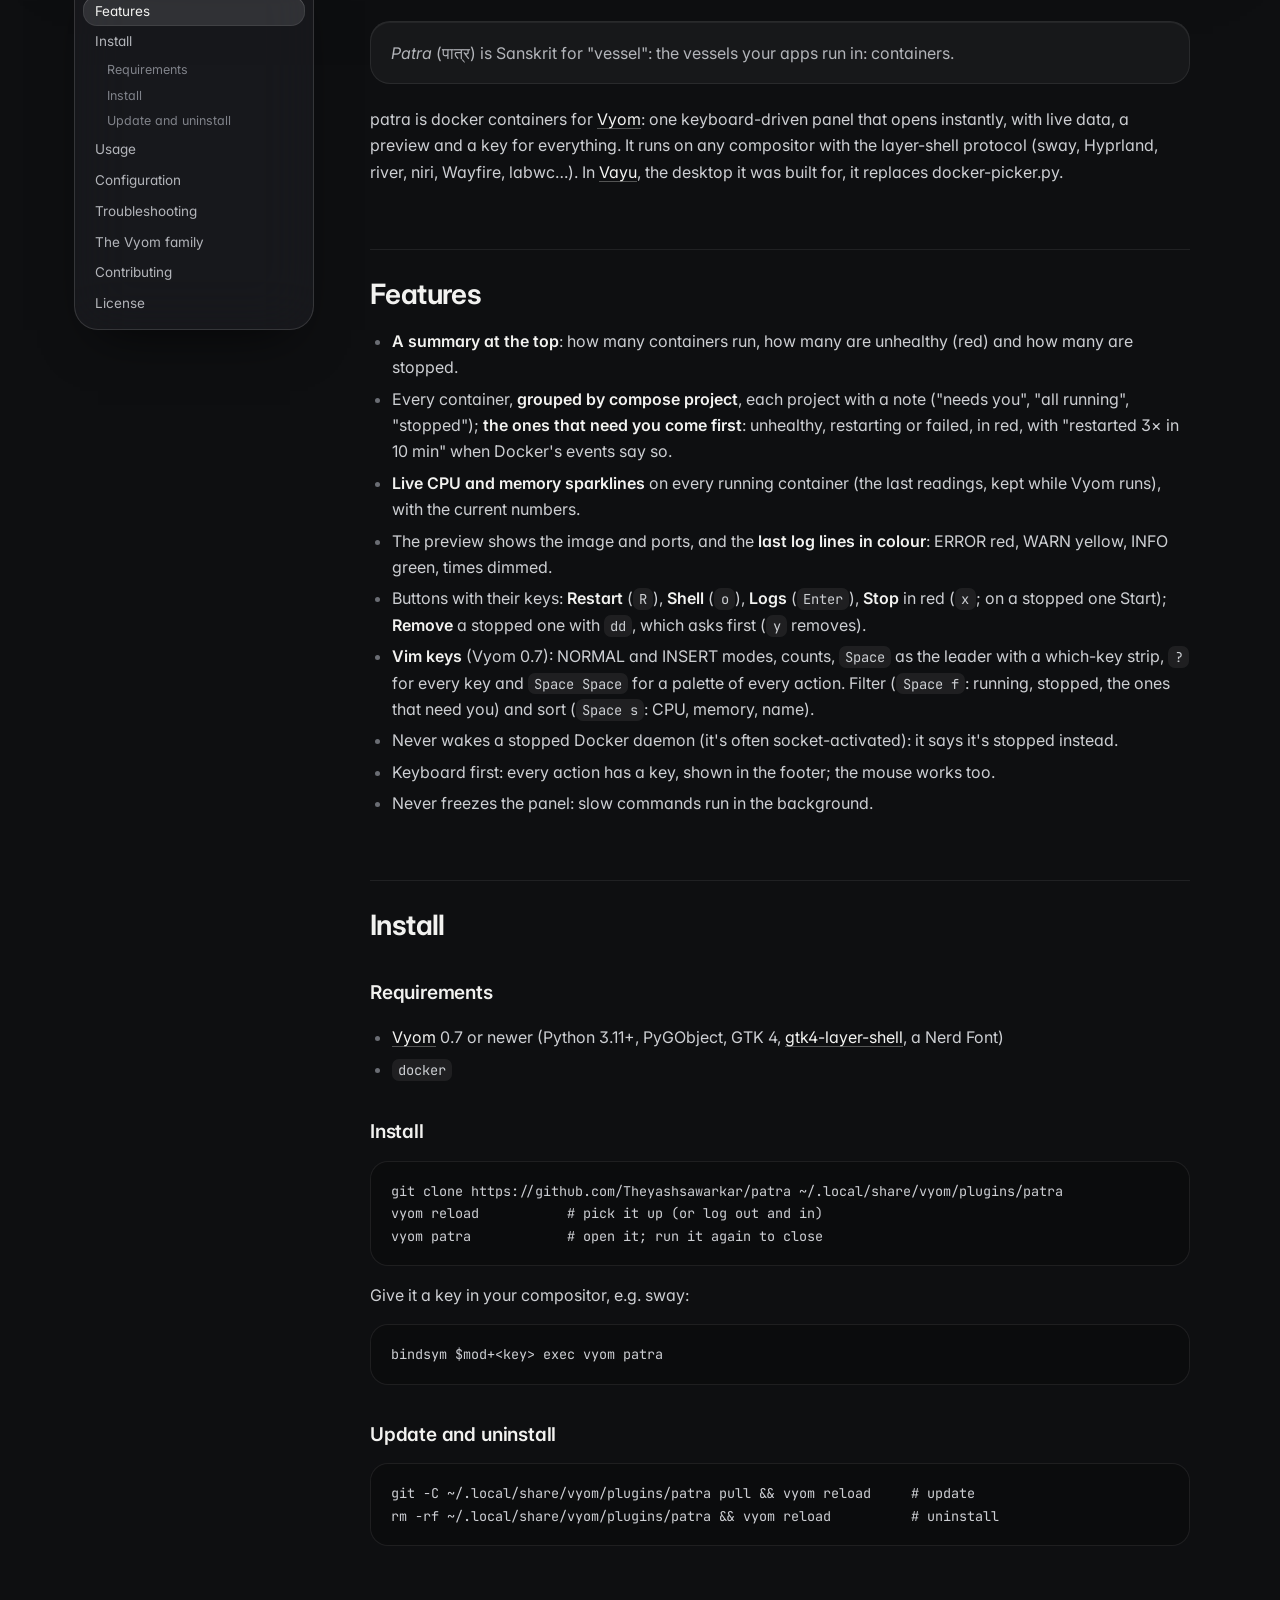
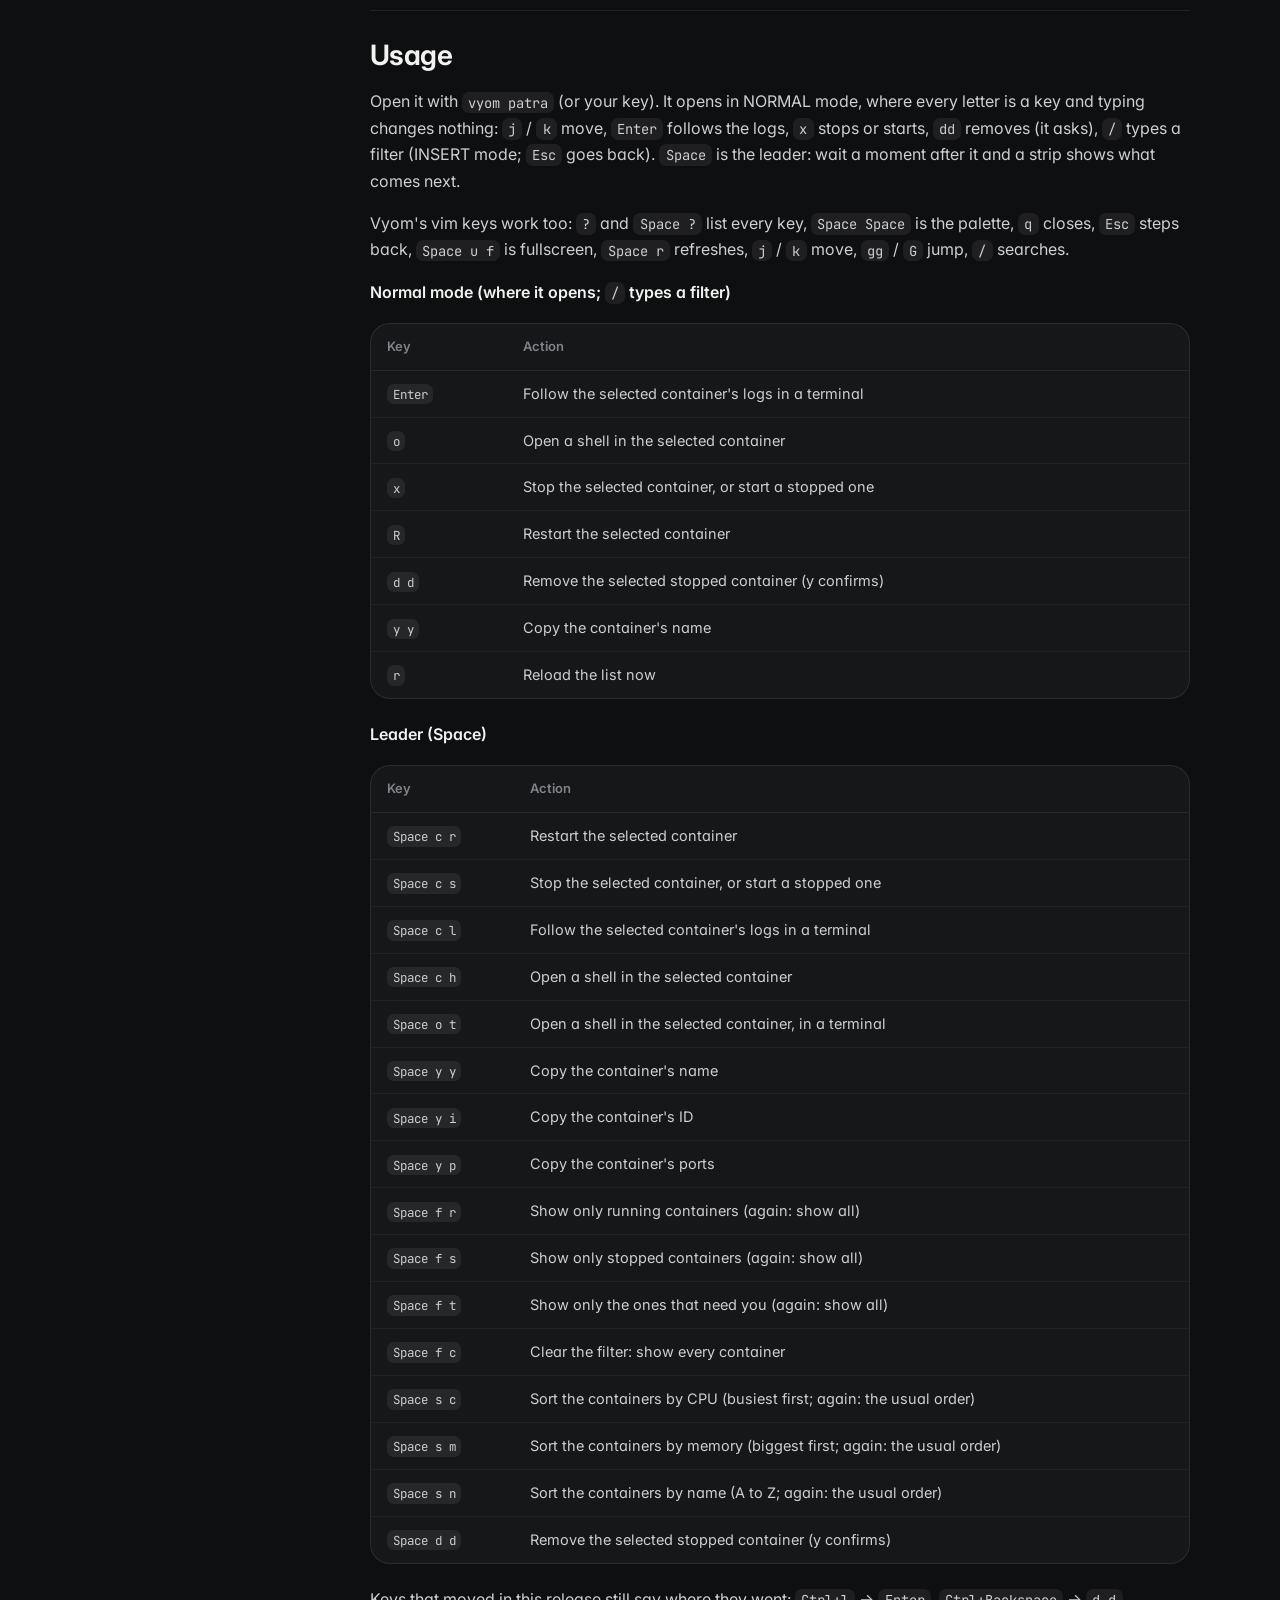
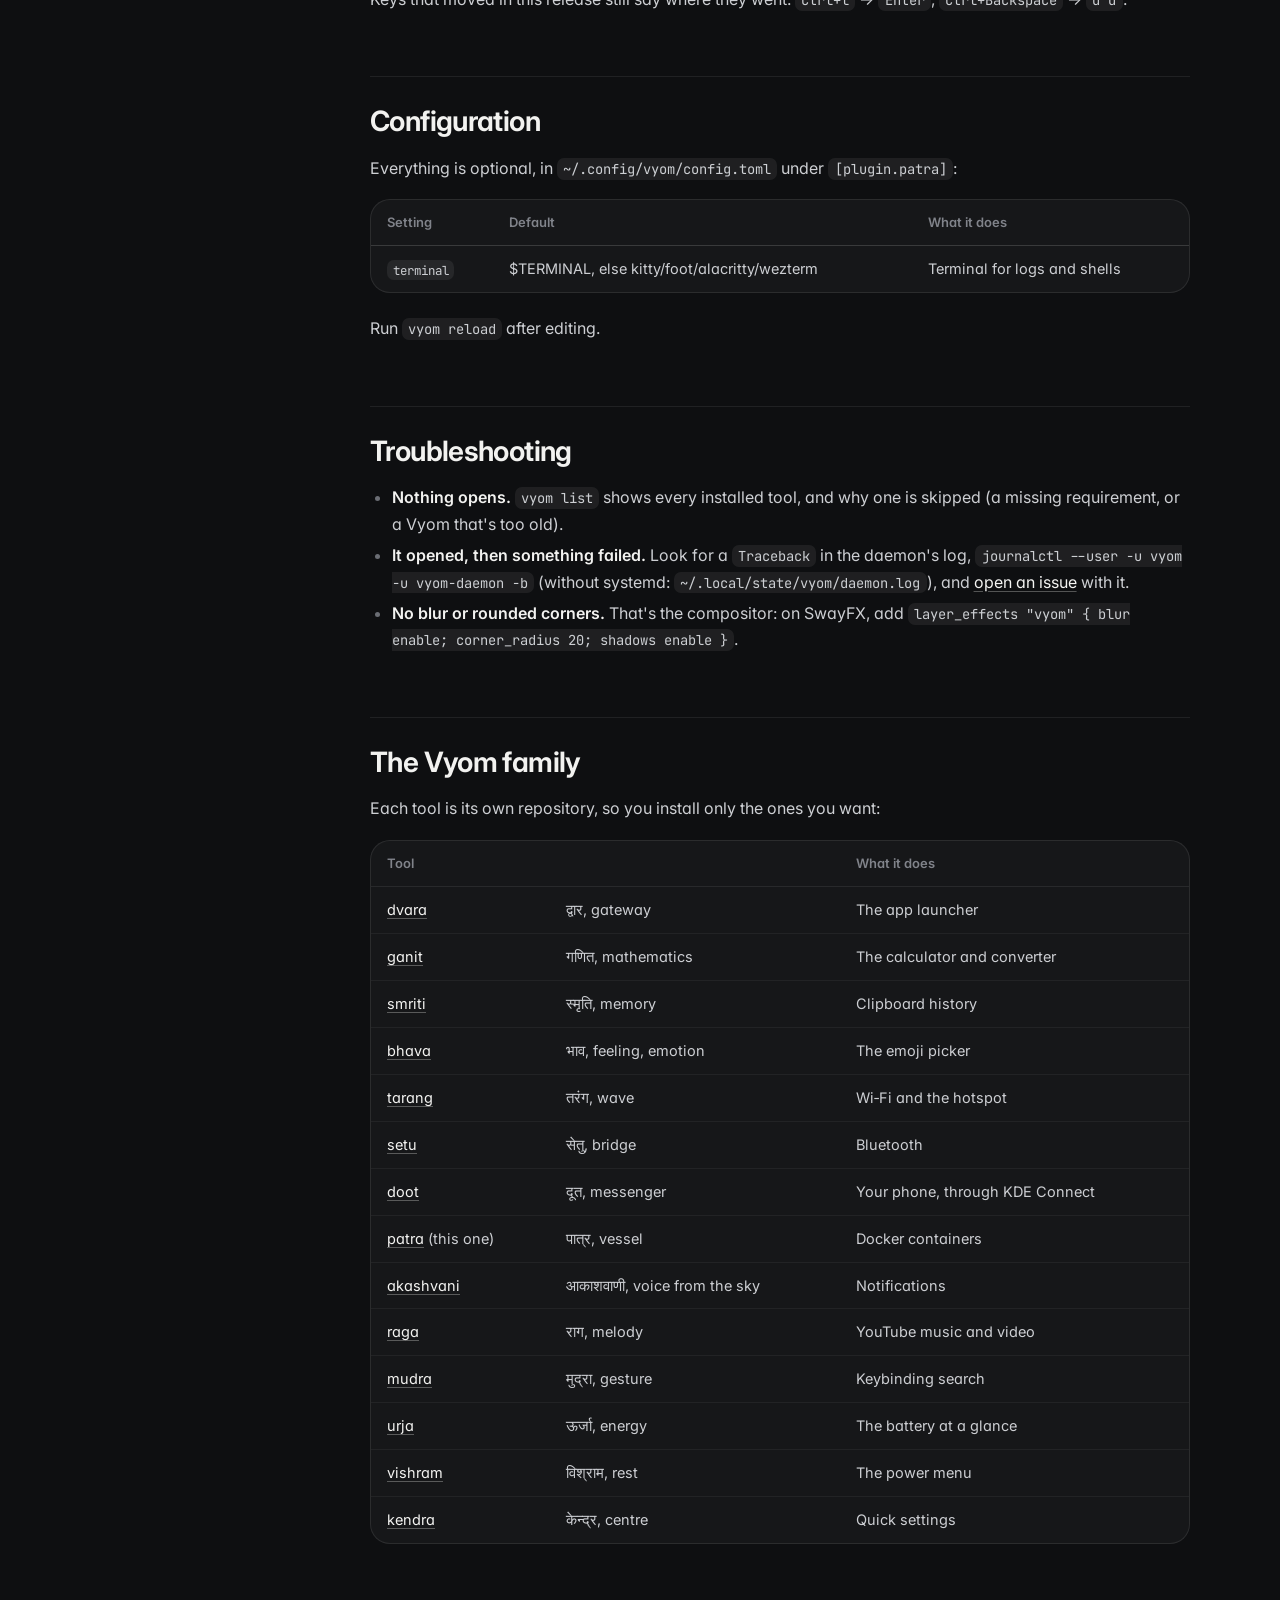
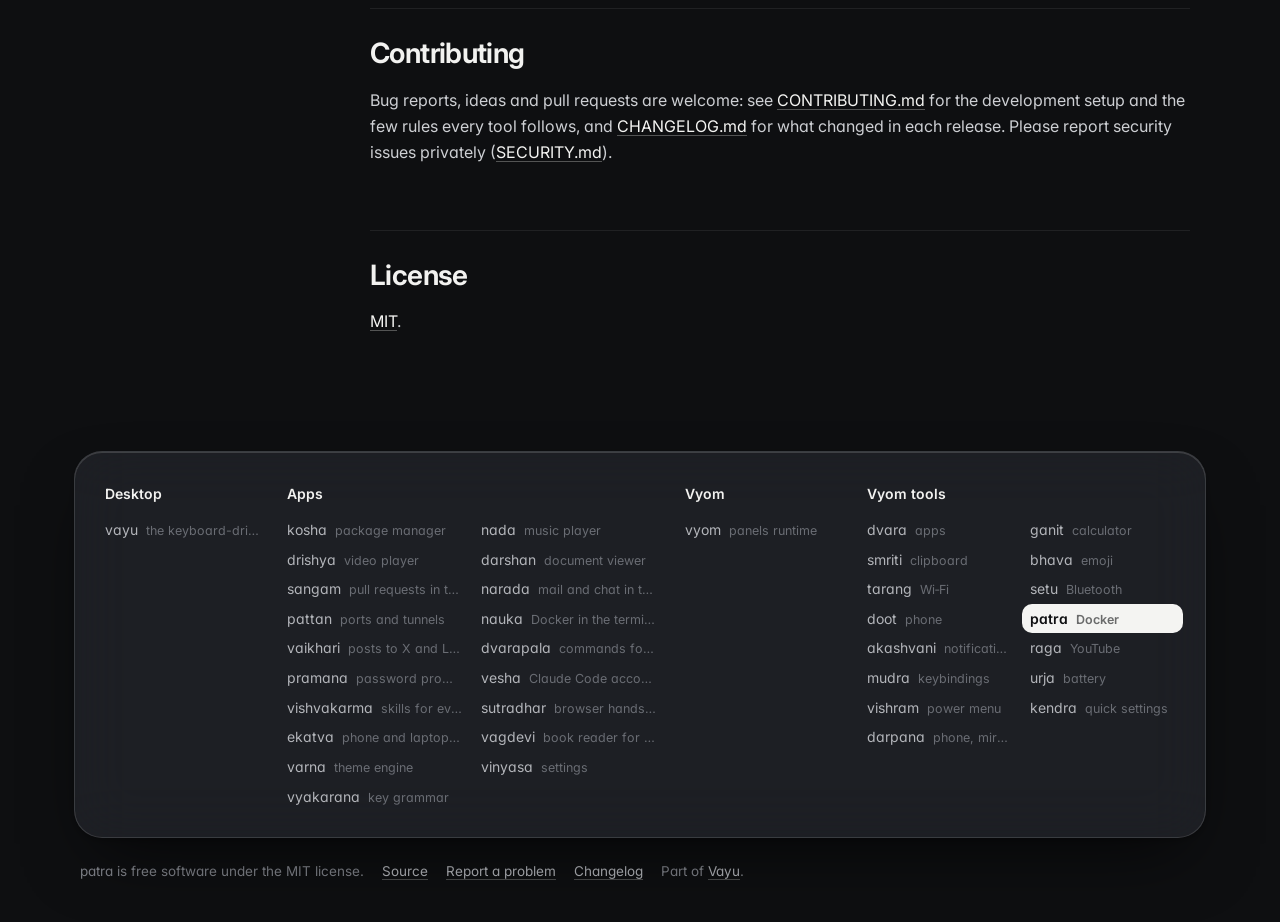
==== commit 5edd1690: "Website: closer to Vayu's own Spatial site The tool's screenshot blurred behind the page, a centred " ====
--- a/docs/index.html
+++ b/docs/index.html
@@ -10,29 +10,28 @@
 <meta name="theme-color" content="#0e0f11">
 <link rel="icon" href="assets/logo.svg" type="image/svg+xml">
 <link rel="preconnect" href="https://fonts.googleapis.com">
-<link href="https://fonts.googleapis.com/css2?family=Inter:wght@400;500;600;700;800&family=JetBrains+Mono:wght@400;600&display=swap" rel="stylesheet">
+<link rel="preconnect" href="https://fonts.gstatic.com" crossorigin>
+<link href="https://fonts.googleapis.com/css2?family=Inter:wght@400;500;600;700&family=JetBrains+Mono:wght@400;500;600&family=Tiro+Devanagari+Sanskrit&display=swap" rel="stylesheet">
 <link rel="stylesheet" href="assets/site.css">
-<style>:root{--tool:#93c4ff;--glow:#93c4ff2e}</style>
+<style>:root{--tool:#93c4ff}.backdrop:before{background-image:url("assets/screenshots/patra.png")}</style>
 </head>
-<body>
+<body class="home">
+<div class="backdrop" aria-hidden="true"></div>
 <header class="top"><div class="in">
 <a class="brand" href="index.html"><img src="assets/logo.svg" alt=""><span>patra <small>पात्र</small></span></a>
-<nav><a href="index.html" class="on">Overview</a><a href="changelog.html" class="">Changelog</a><a href="adr/index.html" class=" hide">Decisions</a><a class="gh" href="https://github.com/Theyashsawarkar/patra">GitHub ↗</a></nav></div></header>
-<section class="hero"><div class="in"><div>
-<div class="eyebrow">a Vyom tool</div>
+<nav><a href="index.html" class="on">Overview</a><a href="changelog.html" class="">Changelog</a><a href="adr/index.html" class=" hide">Decisions</a><a class="gh" href="https://github.com/Theyashsawarkar/patra">GitHub</a></nav></div></header>
+<header class="hero">
+<img class="logo" src="assets/logo.svg" alt="patra logo" width="104" height="104">
 <h1>patra</h1>
-<div class="sa">पात्र <span>· “vessel”</span></div>
+<div class="sa"><b lang="sa">पात्र</b> <i>“vessel”</i> · a Vyom tool</div>
 <p class="lead">Docker containers: grouped by compose project, live CPU and memory, logs in the preview; restart, stop, start, shell, logs.</p>
 <figure class="shloka"><p lang="sa">विद्या ददाति विनयं विनयाद्याति पात्रताम् ।<br>पात्रत्वाद्धनमाप्नोति धनाद्धर्मं ततः सुखम् ॥</p><figcaption>Knowledge gives humility, humility makes one a worthy vessel, and from that come wealth, right action and joy. <cite>Hitopadeśa, Prastāvikā 6</cite></figcaption></figure>
-<div class="cta"><a class="btn primary" href="#install">Install</a><a class="btn" href="https://github.com/Theyashsawarkar/patra">GitHub ↗</a>
-<a class="btn" href="changelog.html">What's new in v0.3.0</a></div>
+<div class="cta"><a class="btn primary" href="#install">Install</a><a class="btn" href="https://github.com/Theyashsawarkar/patra">Source on GitHub</a><a class="btn" href="changelog.html">What's new in v0.3.0</a></div>
 <div class="meta"><span><b>v0.3.0</b> latest</span><span><b>7</b> releases</span><span><b>3</b> decisions recorded</span><span><b>MIT</b> license</span></div>
-</div><img class="logo" src="assets/logo.svg" alt="patra logo"></div></section>
+</header>
+<figure class="shot"><img src="assets/screenshots/patra.png" alt="patra: containers grouped by compose project with live CPU and memory, and the picked one's details with Restart, Stop and Shell" fetchpriority="high"></figure>
 <div class="wrap"><aside class="toc"><b>On this page</b><a class="l2" href="#features">Features</a><a class="l2" href="#install">Install</a><a class="l3" href="#requirements">Requirements</a><a class="l3" href="#install">Install</a><a class="l3" href="#update-and-uninstall">Update and uninstall</a><a class="l2" href="#usage">Usage</a><a class="l2" href="#configuration">Configuration</a><a class="l2" href="#troubleshooting">Troubleshooting</a><a class="l2" href="#the-vyom-family">The Vyom family</a><a class="l2" href="#contributing">Contributing</a><a class="l2" href="#license">License</a></aside><article>
 <!-- No screenshot: docker shows personal data (your own containers). -->
-<p align="center">
-  <img alt="patra: containers grouped by compose project with live CPU and memory, and the picked one's details with Restart, Stop and Shell" src="assets/screenshots/patra.png" width="100%">
-</p>
 <p align="center"><sub>Screenshots use made-up demo containers.</sub></p>
 <blockquote><p><em>Patra</em> (पात्र) is Sanskrit for "vessel": the vessels your apps run in: containers.</p></blockquote>
 <p>patra is docker containers for <a href="https://github.com/Theyashsawarkar/vyom">Vyom</a>: one keyboard-driven panel that opens instantly, with live data, a preview and a key for everything. It runs on any compositor with the layer-shell protocol (sway, Hyprland, river, niri, Wayfire, labwc…). In <a href="https://github.com/Theyashsawarkar/vayu">Vayu</a>, the desktop it was built for, it replaces docker-picker.py.</p>
@@ -74,11 +73,11 @@
 <h2 id="license"><a class="anchor" href="#license">#</a>License</h2>
 <p><a href="https://github.com/Theyashsawarkar/patra/blob/main/LICENSE">MIT</a>.</p>
 </article></div>
-<footer><div class="in"><div><h4>Desktop</h4><a href="https://vayu.theyashsawarkar.dev/" class="">vayu <span>वायु · the keyboard-driven Wayland desktop</span></a></div><div><h4>Apps</h4><a href="https://kosha.theyashsawarkar.dev/" class="">kosha <span>कोश · package manager</span></a><a href="https://nada.theyashsawarkar.dev/" class="">nada <span>नाद · music player</span></a><a href="https://drishya.theyashsawarkar.dev/" class="">drishya <span>दृश्य · video player</span></a><a href="https://darshan.theyashsawarkar.dev/" class="">darshan <span>दर्शन · document viewer</span></a><a href="https://sangam.theyashsawarkar.dev/" class="">sangam <span>संगम · pull requests in the terminal</span></a><a href="https://narada.theyashsawarkar.dev/" class="">narada <span>नारद · mail and chat in the terminal</span></a><a href="https://pattan.theyashsawarkar.dev/" class="">pattan <span>पत्तन · ports and tunnels</span></a><a href="https://nauka.theyashsawarkar.dev/" class="">nauka <span>नौका · Docker in the terminal</span></a><a href="https://vaikhari.theyashsawarkar.dev/" class="">vaikhari <span>वैखरी · posts to X and LinkedIn</span></a><a href="https://dvarapala.theyashsawarkar.dev/" class="">dvarapala <span>द्वारपाल · commands for AI agents, approved</span></a><a href="https://pramana.theyashsawarkar.dev/" class="">pramana <span>प्रमाण · password prompts</span></a><a href="https://vesha.theyashsawarkar.dev/" class="">vesha <span>वेष · Claude Code accounts</span></a><a href="https://vishvakarma.theyashsawarkar.dev/" class="">vishvakarma <span>विश्वकर्मा · skills for every AI agent</span></a><a href="https://sutradhar.theyashsawarkar.dev/" class="">sutradhar <span>सूत्रधार · browser hands for AI agents</span></a><a href="https://ekatva.theyashsawarkar.dev/" class="">ekatva <span>एकत्व · phone and laptop, linked</span></a><a href="https://vagdevi.theyashsawarkar.dev/" class="">vagdevi <span>वाग्देवी · book reader for Android</span></a><a href="https://varna.theyashsawarkar.dev/" class="">varna <span>वर्ण · theme engine</span></a><a href="https://vinyasa.theyashsawarkar.dev/" class="">vinyasa <span>विन्यास · settings</span></a><a href="https://vyakarana.theyashsawarkar.dev/" class="">vyakarana <span>व्याकरण · key grammar</span></a></div><div><h4>Vyom</h4><a href="https://vyom.theyashsawarkar.dev/" class="">vyom <span>व्योम · panels runtime</span></a></div><div><h4>Vyom tools</h4><a href="https://dvara.theyashsawarkar.dev/" class="">dvara <span>द्वार · apps</span></a><a href="https://ganit.theyashsawarkar.dev/" class="">ganit <span>गणित · calculator</span></a><a href="https://smriti.theyashsawarkar.dev/" class="">smriti <span>स्मृति · clipboard</span></a><a href="https://bhava.theyashsawarkar.dev/" class="">bhava <span>भाव · emoji</span></a><a href="https://tarang.theyashsawarkar.dev/" class="">tarang <span>तरंग · Wi‑Fi</span></a><a href="https://setu.theyashsawarkar.dev/" class="">setu <span>सेतु · Bluetooth</span></a><a href="https://doot.theyashsawarkar.dev/" class="">doot <span>दूत · phone</span></a><a href="https://patra.theyashsawarkar.dev/" class="me">patra <span>पात्र · Docker</span></a><a href="https://akashvani.theyashsawarkar.dev/" class="">akashvani <span>आकाशवाणी · notifications</span></a><a href="https://raga.theyashsawarkar.dev/" class="">raga <span>राग · YouTube</span></a><a href="https://mudra.theyashsawarkar.dev/" class="">mudra <span>मुद्रा · keybindings</span></a><a href="https://urja.theyashsawarkar.dev/" class="">urja <span>ऊर्जा · battery</span></a><a href="https://vishram.theyashsawarkar.dev/" class="">vishram <span>विश्राम · power menu</span></a><a href="https://kendra.theyashsawarkar.dev/" class="">kendra <span>केन्द्र · quick settings</span></a><a href="https://darpana.theyashsawarkar.dev/" class="">darpana <span>दर्पण · phone, mirrored</span></a></div></div>
-<div class="bottom">patra is free software under the MIT license · <a href="https://github.com/Theyashsawarkar/patra">source</a> · <a href="https://github.com/Theyashsawarkar/patra/issues">issues</a> · <a href="changelog.html">changelog</a> · part of <a href="https://vayu.theyashsawarkar.dev/">Vayu</a></div></footer>
+<footer><div class="in glass"><div class=""><h4>Desktop</h4><div class="list"><a href="https://vayu.theyashsawarkar.dev/" class="">vayu <span>the keyboard-driven Wayland desktop</span></a></div></div><div class="g2"><h4>Apps</h4><div class="list"><a href="https://kosha.theyashsawarkar.dev/" class="">kosha <span>package manager</span></a><a href="https://nada.theyashsawarkar.dev/" class="">nada <span>music player</span></a><a href="https://drishya.theyashsawarkar.dev/" class="">drishya <span>video player</span></a><a href="https://darshan.theyashsawarkar.dev/" class="">darshan <span>document viewer</span></a><a href="https://sangam.theyashsawarkar.dev/" class="">sangam <span>pull requests in the terminal</span></a><a href="https://narada.theyashsawarkar.dev/" class="">narada <span>mail and chat in the terminal</span></a><a href="https://pattan.theyashsawarkar.dev/" class="">pattan <span>ports and tunnels</span></a><a href="https://nauka.theyashsawarkar.dev/" class="">nauka <span>Docker in the terminal</span></a><a href="https://vaikhari.theyashsawarkar.dev/" class="">vaikhari <span>posts to X and LinkedIn</span></a><a href="https://dvarapala.theyashsawarkar.dev/" class="">dvarapala <span>commands for AI agents, approved</span></a><a href="https://pramana.theyashsawarkar.dev/" class="">pramana <span>password prompts</span></a><a href="https://vesha.theyashsawarkar.dev/" class="">vesha <span>Claude Code accounts</span></a><a href="https://vishvakarma.theyashsawarkar.dev/" class="">vishvakarma <span>skills for every AI agent</span></a><a href="https://sutradhar.theyashsawarkar.dev/" class="">sutradhar <span>browser hands for AI agents</span></a><a href="https://ekatva.theyashsawarkar.dev/" class="">ekatva <span>phone and laptop, linked</span></a><a href="https://vagdevi.theyashsawarkar.dev/" class="">vagdevi <span>book reader for Android</span></a><a href="https://varna.theyashsawarkar.dev/" class="">varna <span>theme engine</span></a><a href="https://vinyasa.theyashsawarkar.dev/" class="">vinyasa <span>settings</span></a><a href="https://vyakarana.theyashsawarkar.dev/" class="">vyakarana <span>key grammar</span></a></div></div><div class=""><h4>Vyom</h4><div class="list"><a href="https://vyom.theyashsawarkar.dev/" class="">vyom <span>panels runtime</span></a></div></div><div class="g2"><h4>Vyom tools</h4><div class="list"><a href="https://dvara.theyashsawarkar.dev/" class="">dvara <span>apps</span></a><a href="https://ganit.theyashsawarkar.dev/" class="">ganit <span>calculator</span></a><a href="https://smriti.theyashsawarkar.dev/" class="">smriti <span>clipboard</span></a><a href="https://bhava.theyashsawarkar.dev/" class="">bhava <span>emoji</span></a><a href="https://tarang.theyashsawarkar.dev/" class="">tarang <span>Wi‑Fi</span></a><a href="https://setu.theyashsawarkar.dev/" class="">setu <span>Bluetooth</span></a><a href="https://doot.theyashsawarkar.dev/" class="">doot <span>phone</span></a><a href="https://patra.theyashsawarkar.dev/" class="me" aria-current="page">patra <span>Docker</span></a><a href="https://akashvani.theyashsawarkar.dev/" class="">akashvani <span>notifications</span></a><a href="https://raga.theyashsawarkar.dev/" class="">raga <span>YouTube</span></a><a href="https://mudra.theyashsawarkar.dev/" class="">mudra <span>keybindings</span></a><a href="https://urja.theyashsawarkar.dev/" class="">urja <span>battery</span></a><a href="https://vishram.theyashsawarkar.dev/" class="">vishram <span>power menu</span></a><a href="https://kendra.theyashsawarkar.dev/" class="">kendra <span>quick settings</span></a><a href="https://darpana.theyashsawarkar.dev/" class="">darpana <span>phone, mirrored</span></a></div></div></div>
+<div class="bottom"><span>patra is free software under the MIT license.</span><a href="https://github.com/Theyashsawarkar/patra">Source</a><a href="https://github.com/Theyashsawarkar/patra/issues">Report a problem</a><a href="changelog.html">Changelog</a><span>Part of <a href="https://vayu.theyashsawarkar.dev/">Vayu</a>.</span></div></footer>
 <script>
-document.querySelectorAll('pre.code').forEach(p=>{const b=document.createElement('button');b.className='copy';b.textContent='Copy';
-b.onclick=()=>{navigator.clipboard.writeText(p.innerText.replace(/^Copy/,'')).then(()=>{b.textContent='Copied';setTimeout(()=>b.textContent='Copy',1200)})};p.appendChild(b)});
+document.querySelectorAll('pre.code').forEach(p=>{const b=document.createElement('button');b.className='copy';b.type='button';b.textContent='Copy';
+b.onclick=()=>{navigator.clipboard.writeText(p.querySelector('code').innerText).then(()=>{b.textContent='Copied';b.classList.add('done');setTimeout(()=>{b.textContent='Copy';b.classList.remove('done')},1400)})};p.appendChild(b)});
 const links=[...document.querySelectorAll('.toc a')];if(links.length){const hs=links.map(a=>document.getElementById(a.hash.slice(1))).filter(Boolean);
 const on=()=>{let cur=hs[0];for(const h of hs){if(h.getBoundingClientRect().top<120)cur=h}links.forEach(a=>a.classList.toggle('on',cur&&a.hash==='#'+cur.id))};
 addEventListener('scroll',on,{passive:true});on()}
--- a/docs/assets/site.css
+++ b/docs/assets/site.css
@@ -1,100 +1,131 @@
-/* Vayu's Spatial look: graphite glass that floats, very round, colour only
-   where it means something. The near-white accent is where you act (links,
-   the main button); the tool's own colour (--tool) is only its signature:
-   the logo's glow, the shloka's line, the release dots. */
+/* Vayu's Spatial look (the same as vayu.theyashsawarkar.dev): graphite
+   glass floating over the tool's own screenshot, blurred far out of focus;
+   very round; where you are is a near-white pill or brighter glass; no
+   glows; colour only where it means something. The tool's own colour
+   (--tool) is only its signature: the release dots. */
 :root{--crust:#0e0f11;--mantle:#141518;--base:#1b1c20;--s0:#2a2c31;--s1:#3a3c42;--ov0:#6a6d74;--ov1:#80838a;
---sub0:#b3b5ba;--sub1:#cdcfd3;--text:#f2f2f0;--accent:#f4f4f2;--green:#8ee2a6;--peach:#f7b07d;--red:#ff9389;--blue:#93c4ff;
---glass:rgba(255,255,255,.045);--rim:rgba(255,255,255,.10);--lit:inset 0 1px 0 rgba(255,255,255,.08);
---ui:"Inter","Segoe UI",system-ui,sans-serif;--mono:"JetBrains Mono","JetBrainsMono Nerd Font",ui-monospace,monospace}
+--sub0:#b3b5ba;--sub1:#cdcfd3;--text:#f2f2f0;--accent:#f4f4f2;--green:#8ee2a6;--peach:#f7b07d;--red:#ff9389;--blue:#93c4ff;--yellow:#f3d47f;
+--glass:rgba(52,54,60,.44);--hi:rgba(255,255,255,.09);--rim:rgba(255,255,255,.13);--lit:inset 0 1px 0 rgba(255,255,255,.15);
+--float:0 30px 70px -24px rgba(0,0,0,.7),0 2px 6px rgba(0,0,0,.25);--blur:blur(28px) saturate(160%);
+--ui:"Inter","Adwaita Sans",system-ui,sans-serif;--mono:"JetBrains Mono","JetBrainsMono Nerd Font",ui-monospace,monospace;
+--sa:"Tiro Devanagari Sanskrit","Noto Serif Devanagari",serif;color-scheme:dark}
 *{box-sizing:border-box}html{scroll-behavior:smooth;scroll-padding-top:96px}
-body{margin:0;background:var(--crust);color:var(--text);font:16px/1.65 var(--ui);-webkit-font-smoothing:antialiased}
-a{color:var(--accent);text-decoration:underline;text-decoration-color:rgba(244,244,242,.28);text-underline-offset:3px}
-a:hover{text-decoration-color:var(--accent)}
+body{margin:0;min-height:100vh;background:var(--crust);color:var(--text);font:16px/1.65 var(--ui);-webkit-font-smoothing:antialiased;font-feature-settings:"cv11","ss01"}
+/* the backdrop: the tool's screenshot, out of focus, fading to graphite */
+.backdrop{position:fixed;inset:0;z-index:-1;overflow:hidden;pointer-events:none}
+.backdrop:before{content:"";position:absolute;inset:-12%;background:center/cover no-repeat;filter:blur(64px) saturate(1.25) brightness(.62);transform:translateZ(0)}
+.backdrop:after{content:"";position:absolute;inset:0;background:linear-gradient(to bottom,rgba(14,15,17,.25),rgba(14,15,17,.8) 60%,var(--crust))}
+.backdrop.none:before{background:radial-gradient(60% 50% at 50% 0%,color-mix(in srgb,var(--tool) 22%,transparent),transparent 70%);filter:none}
+.sub .backdrop:after{background:linear-gradient(to bottom,rgba(14,15,17,.55),rgba(14,15,17,.93) 45%,var(--crust))}
+a{color:var(--accent);text-decoration:underline;text-decoration-color:rgba(244,244,242,.3);text-underline-offset:3px}
+a:hover{text-decoration-color:currentColor}
 code{font:.86em var(--mono);background:rgba(255,255,255,.07);padding:.14em .45em;border-radius:7px;color:var(--sub1)}
+kbd{display:inline-block;min-width:1.7em;padding:.05em .45em;font:500 .8em/1.6 var(--mono);text-align:center;color:var(--text);background:rgba(255,255,255,.08);border:1px solid rgba(255,255,255,.14);border-bottom-width:2px;border-radius:8px}
 img{max-width:100%;height:auto}
-:focus-visible{outline:2px solid var(--accent);outline-offset:3px;border-radius:8px}
-/* nav: a floating glass pill */
-.top{position:sticky;top:12px;z-index:20;padding:0 16px}
-.top .in{max-width:1240px;margin:0 auto;padding:8px 10px 8px 16px;display:flex;align-items:center;gap:22px;
-border-radius:999px;background:rgba(27,28,32,.62);border:1px solid var(--rim);box-shadow:var(--lit),0 18px 40px rgba(0,0,0,.35);
-backdrop-filter:blur(24px) saturate(1.5);-webkit-backdrop-filter:blur(24px) saturate(1.5)}
-.brand{display:flex;align-items:center;gap:10px;font-weight:650;font-size:16.5px;color:var(--text);text-decoration:none}
-.brand img{width:28px;height:28px;border-radius:9px}.brand small{font-weight:500;color:var(--ov1);font-size:13px}
-.top nav{display:flex;gap:4px;margin-left:auto;flex-wrap:wrap}
-.top nav a{color:var(--sub0);padding:6px 14px;border-radius:999px;font-size:14.5px;text-decoration:none}
-.top nav a:hover{background:rgba(255,255,255,.07);color:var(--text)}
-.top nav a.on{background:rgba(255,255,255,.14);color:var(--text);box-shadow:var(--lit)}
-.top nav a.gh{background:var(--accent);color:var(--crust);font-weight:600}.top nav a.gh:hover{background:#fff}
-/* hero: the tool's light in a dark room */
-.hero{position:relative;overflow:hidden;margin-top:-64px;padding-top:64px}
-.hero:before{content:"";position:absolute;inset:-30% -10% auto;height:720px;
-background:radial-gradient(640px 340px at 18% 32%,var(--glow),transparent 70%),radial-gradient(520px 300px at 86% 8%,rgba(255,255,255,.06),transparent 70%);pointer-events:none}
-.hero .in{position:relative;max-width:1240px;margin:0 auto;padding:84px 24px 60px;display:grid;grid-template-columns:minmax(0,1fr) auto;gap:48px;align-items:center}
-.eyebrow{display:inline-flex;align-items:center;gap:8px;font:500 13.5px var(--ui);color:var(--sub1);padding:5px 13px 5px 11px;border-radius:999px;
-background:var(--glass);border:1px solid var(--rim);box-shadow:var(--lit)}
-.eyebrow:before{content:"";width:7px;height:7px;border-radius:50%;background:var(--tool)}
-.hero h1{font-size:clamp(42px,6vw,68px);line-height:1.02;margin:18px 0 8px;letter-spacing:-.035em;font-weight:700}
-.hero .sa{font-size:22px;color:var(--sub1);margin-bottom:22px}.hero .sa span{color:var(--ov1)}
-.hero .shloka{margin:0 0 28px;padding:16px 20px;border-radius:22px;background:var(--glass);border:1px solid var(--rim);box-shadow:var(--lit),inset 3px 0 0 var(--tool);max-width:720px}
-.hero .shloka p{margin:0 0 6px;font-size:18px;line-height:1.6;color:var(--text)}.hero .shloka figcaption{font-size:14px;color:var(--sub0)}.hero .shloka cite{color:var(--ov1);font-style:normal;white-space:nowrap}
-.hero p.lead{font-size:19px;color:var(--sub0);max-width:680px;margin:0 0 28px}
-.cta{display:flex;gap:10px;flex-wrap:wrap}
-.btn{display:inline-flex;align-items:center;gap:8px;padding:11px 20px;border-radius:999px;font-weight:600;font-size:15px;color:var(--text);
-background:rgba(255,255,255,.07);border:1px solid var(--rim);box-shadow:var(--lit);text-decoration:none}
-.btn:hover{background:rgba(255,255,255,.12)}
-.btn.primary{background:var(--accent);color:var(--crust);border-color:transparent;box-shadow:none}.btn.primary:hover{background:#fff}
-.hero .logo{width:184px;height:184px;filter:drop-shadow(0 28px 56px var(--glow))}
-.meta{display:flex;gap:18px;flex-wrap:wrap;margin-top:24px;color:var(--ov1);font-size:14px}.meta b{color:var(--sub1);font-weight:600}
-/* layout */
-.wrap{max-width:1240px;margin:0 auto;padding:44px 24px 88px;display:grid;grid-template-columns:230px minmax(0,1fr);gap:52px}
-.toc{position:sticky;top:96px;align-self:start;max-height:calc(100vh - 116px);overflow:auto;font-size:14px;padding-right:6px}
-.toc b{display:block;font-size:13px;font-weight:600;color:var(--ov1);margin:0 0 10px 12px}
-.toc a{display:block;color:var(--sub0);padding:5px 12px;border-radius:12px;text-decoration:none}
-.toc a.l3{padding-left:24px;font-size:13px;color:var(--ov1)}
-.toc a:hover{color:var(--text);background:rgba(255,255,255,.04)}
-.toc a.on{color:var(--text);background:rgba(255,255,255,.09);box-shadow:var(--lit)}
-article{min-width:0}
-article h2{font-size:30px;letter-spacing:-.02em;margin:60px 0 14px;padding-top:6px;font-weight:650}
-article h2:first-child{margin-top:0}
-article h3{font-size:20px;margin:34px 0 10px;font-weight:600}article h4{font-size:16px;margin:24px 0 8px;color:var(--sub1)}
-article p,article li{color:var(--sub1)}
+:focus-visible{outline:2px solid var(--accent);outline-offset:3px;border-radius:10px}
+.glass{background:var(--glass);-webkit-backdrop-filter:var(--blur);backdrop-filter:var(--blur);border:1px solid var(--rim);box-shadow:var(--lit),var(--float)}
+/* nav: a floating glass capsule; the page you're on is the near-white pill */
+.top{position:sticky;top:0;z-index:20;padding:14px 24px 0}
+.top .in{max-width:1180px;margin:0 auto;padding:6px 6px 6px 10px;display:flex;align-items:center;gap:18px;border-radius:999px;
+background:rgba(30,31,35,.62);-webkit-backdrop-filter:var(--blur);backdrop-filter:var(--blur);border:1px solid var(--rim);box-shadow:var(--lit),0 18px 40px -18px rgba(0,0,0,.7)}
+.brand{display:flex;align-items:center;gap:10px;font-weight:650;font-size:16px;color:var(--text);text-decoration:none;padding:2px 6px 2px 2px;border-radius:999px}
+.brand img{width:30px;height:30px;border-radius:10px}.brand small{font:400 14px var(--sa);color:var(--ov1)}
+.top nav{display:flex;gap:2px;margin-left:auto}
+.top nav a{color:var(--sub0);padding:7px 15px;border-radius:999px;font-size:14.5px;font-weight:500;text-decoration:none;white-space:nowrap;transition:background-color .15s,color .15s}
+.top nav a:hover{background:rgba(255,255,255,.08);color:var(--text)}
+.top nav a.on{background:var(--accent);color:var(--crust);font-weight:600}
+.top nav a.gh{color:var(--text);background:rgba(255,255,255,.09);box-shadow:inset 0 1px 0 rgba(255,255,255,.1);margin-left:4px}.top nav a.gh:hover{background:rgba(255,255,255,.15)}
+/* hero: the logo, the name, the verse, then the tool itself */
+.hero{max-width:860px;margin:0 auto;padding:76px 24px 0;text-align:center}
+.hero .logo{width:104px;height:104px;border-radius:28px;box-shadow:0 26px 50px -18px rgba(0,0,0,.8),0 0 0 1px rgba(255,255,255,.08)}
+.hero h1{font-size:clamp(46px,7vw,76px);line-height:1;margin:26px 0 10px;letter-spacing:-.04em;font-weight:700}
+.hero .sa{font-size:16px;color:var(--sub0)}.hero .sa b{font:400 21px var(--sa);color:var(--sub1);margin-right:6px}.hero .sa i{font-style:normal;color:var(--ov1)}
+.hero p.lead{font-size:19.5px;line-height:1.55;color:var(--sub1);max-width:34em;margin:22px auto 0;text-wrap:pretty}
+.hero .shloka{margin:34px auto 0;max-width:600px}
+.hero .shloka p{margin:0;font:400 21px/1.55 var(--sa);color:var(--text)}
+.hero .shloka figcaption{margin-top:10px;font-size:14.5px;color:var(--sub0);text-wrap:pretty}.hero .shloka cite{display:block;margin-top:2px;color:var(--ov1);font-style:normal;font-size:13px}
+.cta{display:flex;gap:10px;flex-wrap:wrap;justify-content:center;margin-top:32px}
+.btn{display:inline-flex;align-items:center;gap:8px;padding:12px 22px;border-radius:999px;font-weight:600;font-size:15px;color:var(--text);
+background:rgba(255,255,255,.08);border:1px solid var(--rim);box-shadow:var(--lit);-webkit-backdrop-filter:var(--blur);backdrop-filter:var(--blur);text-decoration:none;transition:background-color .15s}
+.btn:hover{background:rgba(255,255,255,.14)}
+.btn.primary{background:var(--accent);color:var(--crust);border-color:transparent;box-shadow:0 10px 30px -12px rgba(0,0,0,.6)}.btn.primary:hover{background:#fff}
+.meta{display:flex;gap:6px;flex-wrap:wrap;justify-content:center;margin-top:20px;font-size:13.5px;color:var(--ov1)}
+.meta span{padding:4px 12px;border-radius:999px;border:1px solid rgba(255,255,255,.09)}.meta b{color:var(--sub1);font-weight:600}
+.shot{max-width:1180px;margin:56px auto 0;padding:0 24px;display:flex;gap:22px;justify-content:center;align-items:flex-start}
+.shot img{display:block;border-radius:26px;border:1px solid var(--rim);background:var(--base);box-shadow:0 0 0 6px rgba(255,255,255,.04),0 50px 110px -30px rgba(0,0,0,.85)}
+.shot.many img{flex:1 1 0;min-width:0;max-width:300px;border-radius:30px}
+.shot figcaption{display:none}
+/* layout: a glass "On this page" panel beside the article */
+.wrap{max-width:1180px;margin:0 auto;padding:72px 24px 40px;display:grid;grid-template-columns:240px minmax(0,1fr);gap:56px}
+.sub .wrap{padding-top:48px}
+.wrap.solo{grid-template-columns:minmax(0,1fr);max-width:900px}.wrap.solo article{max-width:none}
+.adrmeta+h2{border-top:0;padding-top:0;margin-top:10px;font-size:36px;letter-spacing:-.03em}
+article>h2:first-child{font-size:36px;letter-spacing:-.03em}
+.toc{position:sticky;top:92px;align-self:start;max-height:calc(100vh - 112px);overflow:auto;scrollbar-width:thin;scrollbar-color:rgba(255,255,255,.15) transparent;
+padding:14px 8px 10px;border-radius:24px;background:rgba(30,31,35,.6);-webkit-backdrop-filter:var(--blur);backdrop-filter:var(--blur);border:1px solid var(--rim);box-shadow:var(--lit),0 24px 50px -24px rgba(0,0,0,.7)}
+.toc:empty{display:none}
+.toc b{display:block;font-size:13px;font-weight:600;color:var(--ov1);margin:0 12px 6px}
+.toc a{display:block;color:var(--sub0);padding:6px 12px;border-radius:14px;font-size:13.5px;line-height:1.4;text-decoration:none;transition:background-color .15s,color .15s}
+.toc a.l3{padding:4px 12px 4px 24px;font-size:12.5px;color:var(--ov1)}
+.toc a:hover{color:var(--text);background:rgba(255,255,255,.06)}
+.toc a.on{color:var(--text);background:rgba(255,255,255,.11);box-shadow:inset 0 1px 0 rgba(255,255,255,.12),inset 0 0 0 1px rgba(255,255,255,.08)}
+article{min-width:0;max-width:820px}
+article h2{font-size:28px;line-height:1.2;letter-spacing:-.022em;margin:64px 0 14px;padding-top:28px;border-top:1px solid rgba(255,255,255,.08);font-weight:650}
+article>h2:first-child,article>section:first-child h2{margin-top:0;padding-top:0;border-top:0}
+article h3{font-size:19px;margin:34px 0 10px;font-weight:600;letter-spacing:-.01em}article h4{font-size:16px;margin:24px 0 8px;color:var(--sub1)}
+article p,article li{color:var(--sub1);overflow-wrap:anywhere}article strong{color:var(--text);font-weight:600}
 article .anchor{opacity:0;margin-left:-22px;width:22px;display:inline-block;color:var(--ov0);text-decoration:none}
 article h2:hover .anchor,article h3:hover .anchor{opacity:1}
-article ul,article ol{padding-left:22px}article li{margin:5px 0}
-article img{border-radius:22px;border:1px solid var(--rim);box-shadow:0 24px 60px rgba(0,0,0,.35)}
+article ul,article ol{padding-left:22px}article li{margin:5px 0}article li::marker{color:var(--ov0)}
+article img{border-radius:22px;border:1px solid var(--rim);box-shadow:0 30px 70px -28px rgba(0,0,0,.85)}
 article p[align=center]{text-align:center}article p[align=center] img{margin:6px 0}
-article blockquote{margin:22px 0;padding:16px 22px;background:var(--glass);border:1px solid var(--rim);box-shadow:var(--lit);border-radius:22px}
-article blockquote p{margin:0;color:var(--sub0)}
-pre.code{position:relative;background:rgba(0,0,0,.28);border:1px solid var(--rim);box-shadow:var(--lit);border-radius:20px;padding:18px 20px;overflow:auto;font:13.5px/1.65 var(--mono);color:var(--sub1)}
+article blockquote{margin:22px 0;padding:14px 20px;background:rgba(255,255,255,.04);border:1px solid rgba(255,255,255,.08);box-shadow:inset 0 1px 0 rgba(255,255,255,.06);border-radius:20px}
+article blockquote p{margin:.2em 0;color:var(--sub0)}
+pre.code{position:relative;background:rgba(10,11,13,.6);border:1px solid rgba(255,255,255,.08);border-radius:18px;padding:18px 20px;overflow:auto;font:13.5px/1.65 var(--mono);color:var(--sub1)}
 pre.code code{background:none;padding:0;font-size:inherit;color:inherit}
-pre.code .copy{position:absolute;top:10px;right:10px;font:600 12px var(--ui);padding:5px 12px;border-radius:999px;border:0;background:rgba(255,255,255,.1);color:var(--text);cursor:pointer;opacity:0;transition:opacity .15s}
-pre.code:hover .copy,pre.code .copy:focus-visible{opacity:1}
-.table{overflow:auto;margin:16px 0;border:1px solid var(--rim);border-radius:20px;background:var(--glass);box-shadow:var(--lit)}
+pre.code .copy{position:absolute;top:10px;right:10px;font:600 12.5px var(--ui);padding:5px 13px;border-radius:999px;border:1px solid rgba(255,255,255,.12);background:rgba(255,255,255,.08);color:var(--sub1);cursor:pointer;opacity:0;transition:opacity .15s,background-color .15s}
+pre.code:hover .copy,pre.code .copy:focus-visible{opacity:1}pre.code .copy:hover{background:var(--accent);color:var(--crust)}
+pre.code .copy.done{background:var(--green);color:var(--crust);border-color:transparent;opacity:1}
+.table{overflow:auto;margin:18px 0 22px;border:1px solid rgba(255,255,255,.09);border-radius:20px;background:rgba(255,255,255,.035)}
 table{border-collapse:collapse;width:100%;font-size:14.5px}
-th{text-align:left;color:var(--sub1);font-weight:600;padding:11px 16px;border-bottom:1px solid var(--rim);background:rgba(255,255,255,.03)}
-td{padding:10px 16px;border-bottom:1px solid rgba(255,255,255,.06);color:var(--sub1);vertical-align:top}tr:last-child td{border-bottom:0}
+th{text-align:left;color:var(--ov1);font-size:13px;font-weight:600;padding:12px 16px;border-bottom:1px solid rgba(255,255,255,.08);white-space:nowrap}
+td{padding:11px 16px;border-top:1px solid rgba(255,255,255,.05);color:var(--sub1);vertical-align:top}tbody tr:first-child td{border-top:0}
 td code{white-space:nowrap}
-/* changelog */
-.release{position:relative;padding:0 0 10px 30px;border-left:1px solid var(--s1);margin-left:6px}
-.release:before{content:"";position:absolute;left:-6px;top:11px;width:11px;height:11px;border-radius:50%;background:var(--tool);box-shadow:0 0 0 4px var(--crust)}
-.release h2{margin-top:0;font-size:24px}.release h2 .date{font:500 14px var(--mono);color:var(--ov1);margin-left:10px}
-.release .tag{font:600 12px var(--mono);padding:2px 10px;border-radius:999px;background:rgba(255,255,255,.08);color:var(--text);margin-left:8px;vertical-align:3px}
-/* adr */
-.cards{display:grid;grid-template-columns:repeat(auto-fill,minmax(300px,1fr));gap:14px;margin:18px 0}
-.card{display:block;background:var(--glass);border:1px solid var(--rim);box-shadow:var(--lit);border-radius:24px;padding:20px 22px;color:var(--text);text-decoration:none;transition:background .15s,border-color .15s}
-.card:hover{background:rgba(255,255,255,.075);border-color:rgba(255,255,255,.2)}
-.card .n{font:600 12px var(--mono);color:var(--ov1)}.card h3{margin:6px 0 6px;font-size:17px}.card p{margin:0;color:var(--sub0);font-size:14px}
+/* changelog: each release a glass card on a thread */
+.release{position:relative;margin:0 0 18px 22px;padding:22px 26px 10px;border-radius:24px;background:rgba(255,255,255,.035);border:1px solid rgba(255,255,255,.08);box-shadow:inset 0 1px 0 rgba(255,255,255,.07)}
+.release:before{content:"";position:absolute;left:-23px;top:0;bottom:-18px;width:1px;background:rgba(255,255,255,.1)}
+.release:after{content:"";position:absolute;left:-28px;top:30px;width:11px;height:11px;border-radius:50%;background:var(--tool);box-shadow:0 0 0 4px var(--crust)}
+.release:last-child:before{bottom:auto;height:30px}
+.release h2{margin:0 0 6px;padding:0;border:0;font-size:22px;display:flex;align-items:baseline;flex-wrap:wrap;gap:4px 12px}
+.release h2 .date{font:500 13.5px var(--mono);color:var(--ov1)}
+.release .tag{font:600 12.5px var(--ui);padding:3px 11px;border-radius:999px;background:rgba(255,255,255,.08);color:var(--sub1);text-decoration:none;margin-left:auto}
+.release .tag:hover{background:rgba(255,255,255,.14);color:var(--text)}
+.release h3{font-size:15px;color:var(--sub0);margin:18px 0 6px}
+/* decisions */
+.cards{display:grid;grid-template-columns:repeat(auto-fill,minmax(min(300px,100%),1fr));gap:14px;margin:22px 0}
+.card{display:block;background:rgba(255,255,255,.04);border:1px solid rgba(255,255,255,.09);box-shadow:inset 0 1px 0 rgba(255,255,255,.07);border-radius:24px;padding:20px 22px;color:var(--text);text-decoration:none;transition:background-color .15s,border-color .15s}
+.card:hover{background:var(--hi);border-color:rgba(255,255,255,.18)}
+.card .n{font:500 12.5px var(--mono);color:var(--ov1);display:flex;gap:8px;align-items:center}.card h3{margin:10px 0 6px;font-size:17px;line-height:1.35}.card p{margin:0;color:var(--sub0);font-size:14px}
 .status{display:inline-block;font:600 12px var(--ui);padding:2px 10px;border-radius:999px;background:rgba(142,226,166,.14);color:var(--green)}
 .status.superseded,.status.deprecated{background:rgba(247,176,125,.14);color:var(--peach)}.status.proposed{background:rgba(147,196,255,.14);color:var(--blue)}
-/* footer */
-footer{border-top:1px solid rgba(255,255,255,.06);background:var(--mantle)}
-footer .in{max-width:1240px;margin:0 auto;padding:48px 24px;display:grid;grid-template-columns:repeat(auto-fit,minmax(200px,1fr));gap:28px}
-footer h4{margin:0 0 10px;font-size:13.5px;font-weight:600;color:var(--sub0)}
-footer a{display:flex;gap:8px;align-items:baseline;color:var(--sub0);font-size:14px;padding:2px 0;text-decoration:none}footer a:hover{color:var(--text)}footer a span{color:var(--ov0);font-size:12.5px}
-footer a.me{color:var(--text);font-weight:600}
-footer .bottom{max-width:1240px;margin:0 auto;padding:0 24px 32px;color:var(--ov0);font-size:13px}
-footer .bottom a{display:inline;padding:0;font-size:13px;text-decoration:underline}
-@media(max-width:900px){.wrap{grid-template-columns:1fr}.toc{display:none}.hero .in{grid-template-columns:1fr}.hero .logo{width:112px;height:112px;order:-1}
-.top nav a:not(.gh){padding:6px 9px}}
-@media(max-width:560px){.top{padding:0 10px}.top .in{gap:10px;padding-left:12px}.brand small{display:none}.top nav a.hide{display:none}.hero .in{padding:52px 16px 36px}.wrap{padding:28px 16px 64px}}
+.adrmeta{display:flex;gap:10px;align-items:center;font:13px var(--mono);color:var(--ov1);margin:0 0 6px}
+.back{display:flex;gap:10px;margin-top:44px}.back a{text-decoration:none}
+/* footer: the family, in one glass panel */
+footer{max-width:1180px;margin:60px auto 0;padding:0 24px 40px}
+footer .in{display:grid;grid-template-columns:1fr 2.4fr 1fr 2fr;gap:28px;padding:30px 30px 26px;border-radius:28px}
+footer h4{margin:0 0 10px;font-size:14px;font-weight:600;color:var(--text)}
+footer .list{display:grid;gap:0 18px}footer .g2 .list{grid-template-columns:1fr 1fr}
+footer a{display:flex;gap:8px;align-items:baseline;color:var(--sub0);font-size:14px;padding:3px 8px;margin:0 -8px;border-radius:10px;text-decoration:none;min-width:0}
+footer a:hover{color:var(--text);background:rgba(255,255,255,.06)}footer a span{color:var(--ov0);font-size:12.5px;white-space:nowrap;overflow:hidden;text-overflow:ellipsis}
+footer a.me{color:var(--crust);background:var(--accent);font-weight:600}footer a.me span{color:rgba(14,15,17,.6)}
+footer .bottom{display:flex;flex-wrap:wrap;gap:6px 18px;padding:22px 6px 0;color:var(--ov1);font-size:13.5px}
+footer .bottom a{display:inline;padding:0;margin:0;font-size:13.5px;color:var(--sub0);text-decoration:underline;text-decoration-color:rgba(255,255,255,.25)}footer .bottom a:hover{background:none}
+@media(max-width:1000px){footer .in{grid-template-columns:1fr 1fr}}
+@media(max-width:900px){.wrap{grid-template-columns:1fr;gap:28px}.toc{display:none}}
+@media(max-width:640px){.top{padding:10px 10px 0}.top .in{gap:6px;padding-left:6px}.brand small,.brand span{display:none}
+.top nav{overflow-x:auto;scrollbar-width:none}.top nav::-webkit-scrollbar{display:none}.top nav a{padding:7px 11px;font-size:14px}.top nav a.hide{display:none}
+.hero{padding:44px 16px 0}.hero .logo{width:84px;height:84px;border-radius:23px}.hero p.lead{font-size:17px}.hero .shloka p{font-size:18.5px}
+.shot{margin-top:36px;padding:0 16px;gap:10px}.shot img{border-radius:16px}.shot.many img{border-radius:18px}
+.wrap{padding:52px 16px 32px}article h2{font-size:23px}.release{margin-left:14px;padding:18px 18px 8px}.release:before{left:-15px}.release:after{left:-20px}
+footer{padding:0 16px 32px}footer .in{grid-template-columns:1fr;padding:22px 20px}footer .g2 .list{grid-template-columns:1fr}}
 @media(prefers-reduced-motion:reduce){html{scroll-behavior:auto}*{transition:none!important}}
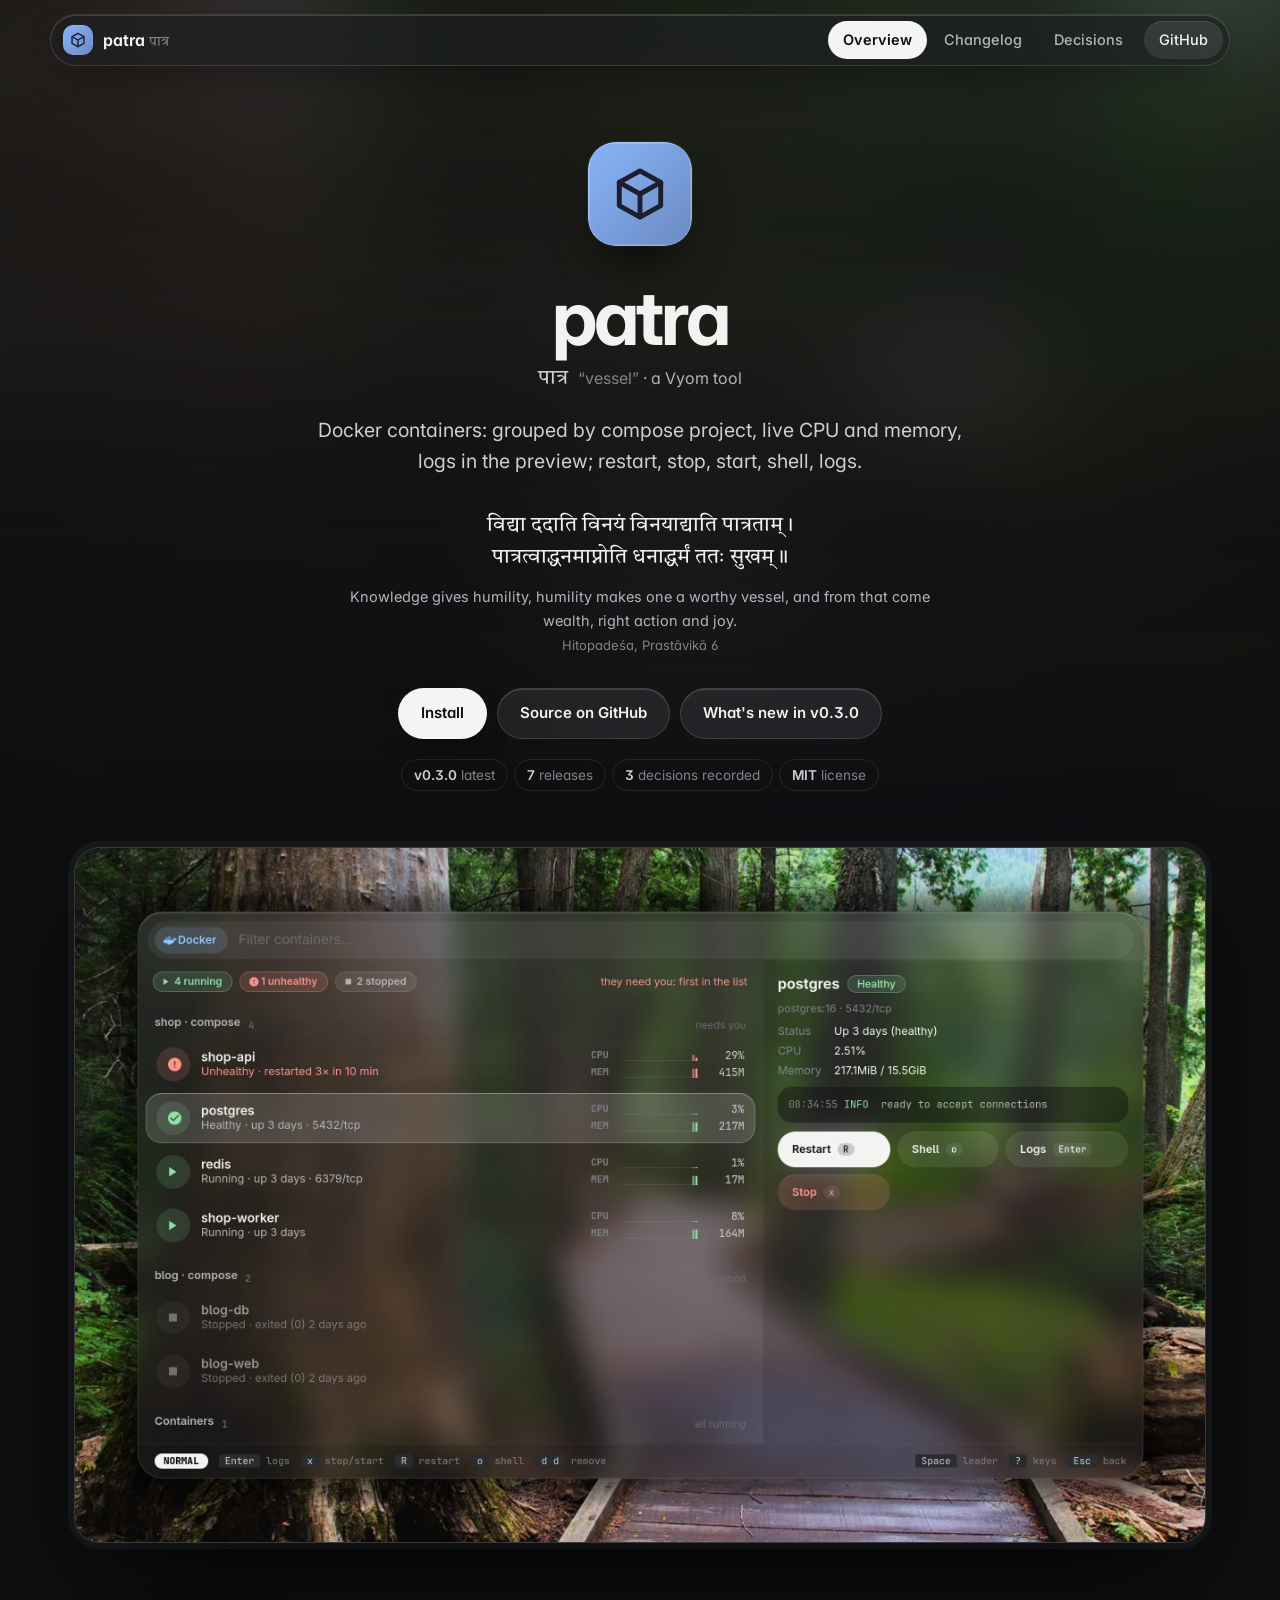
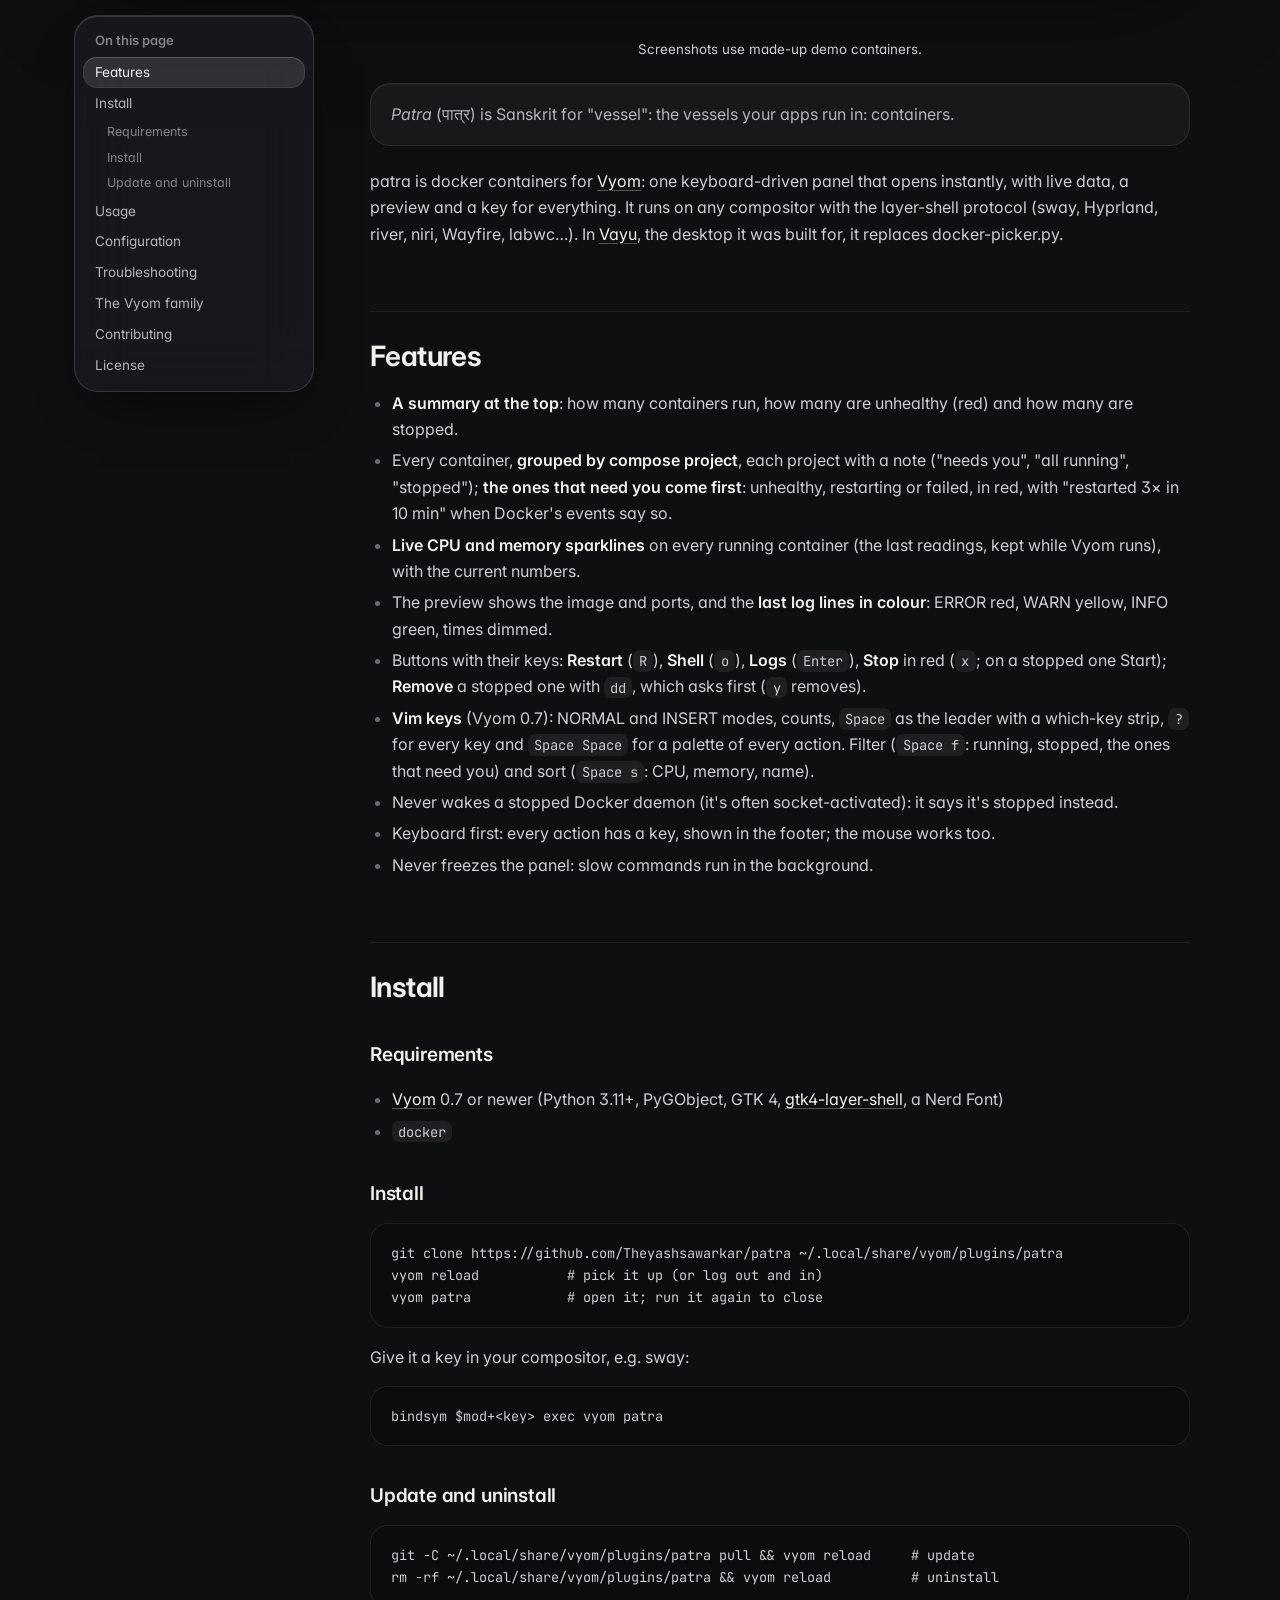
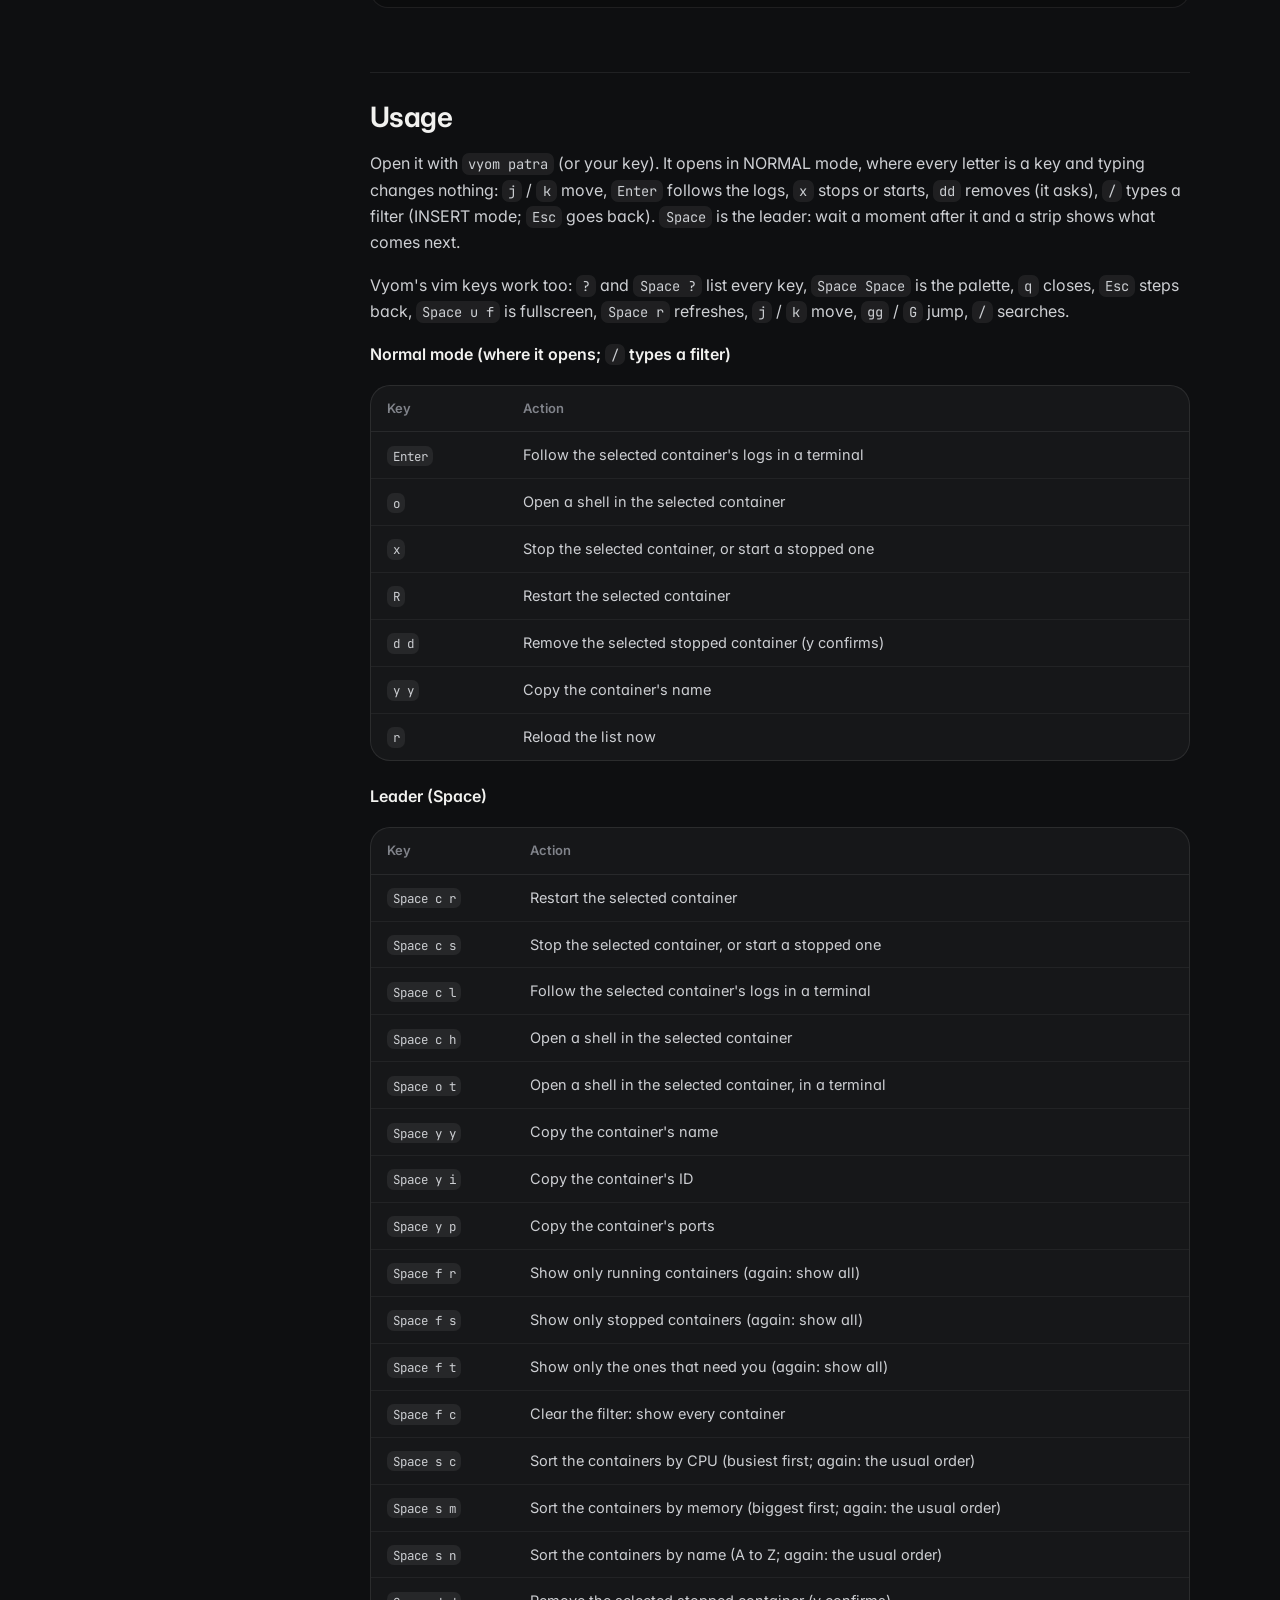
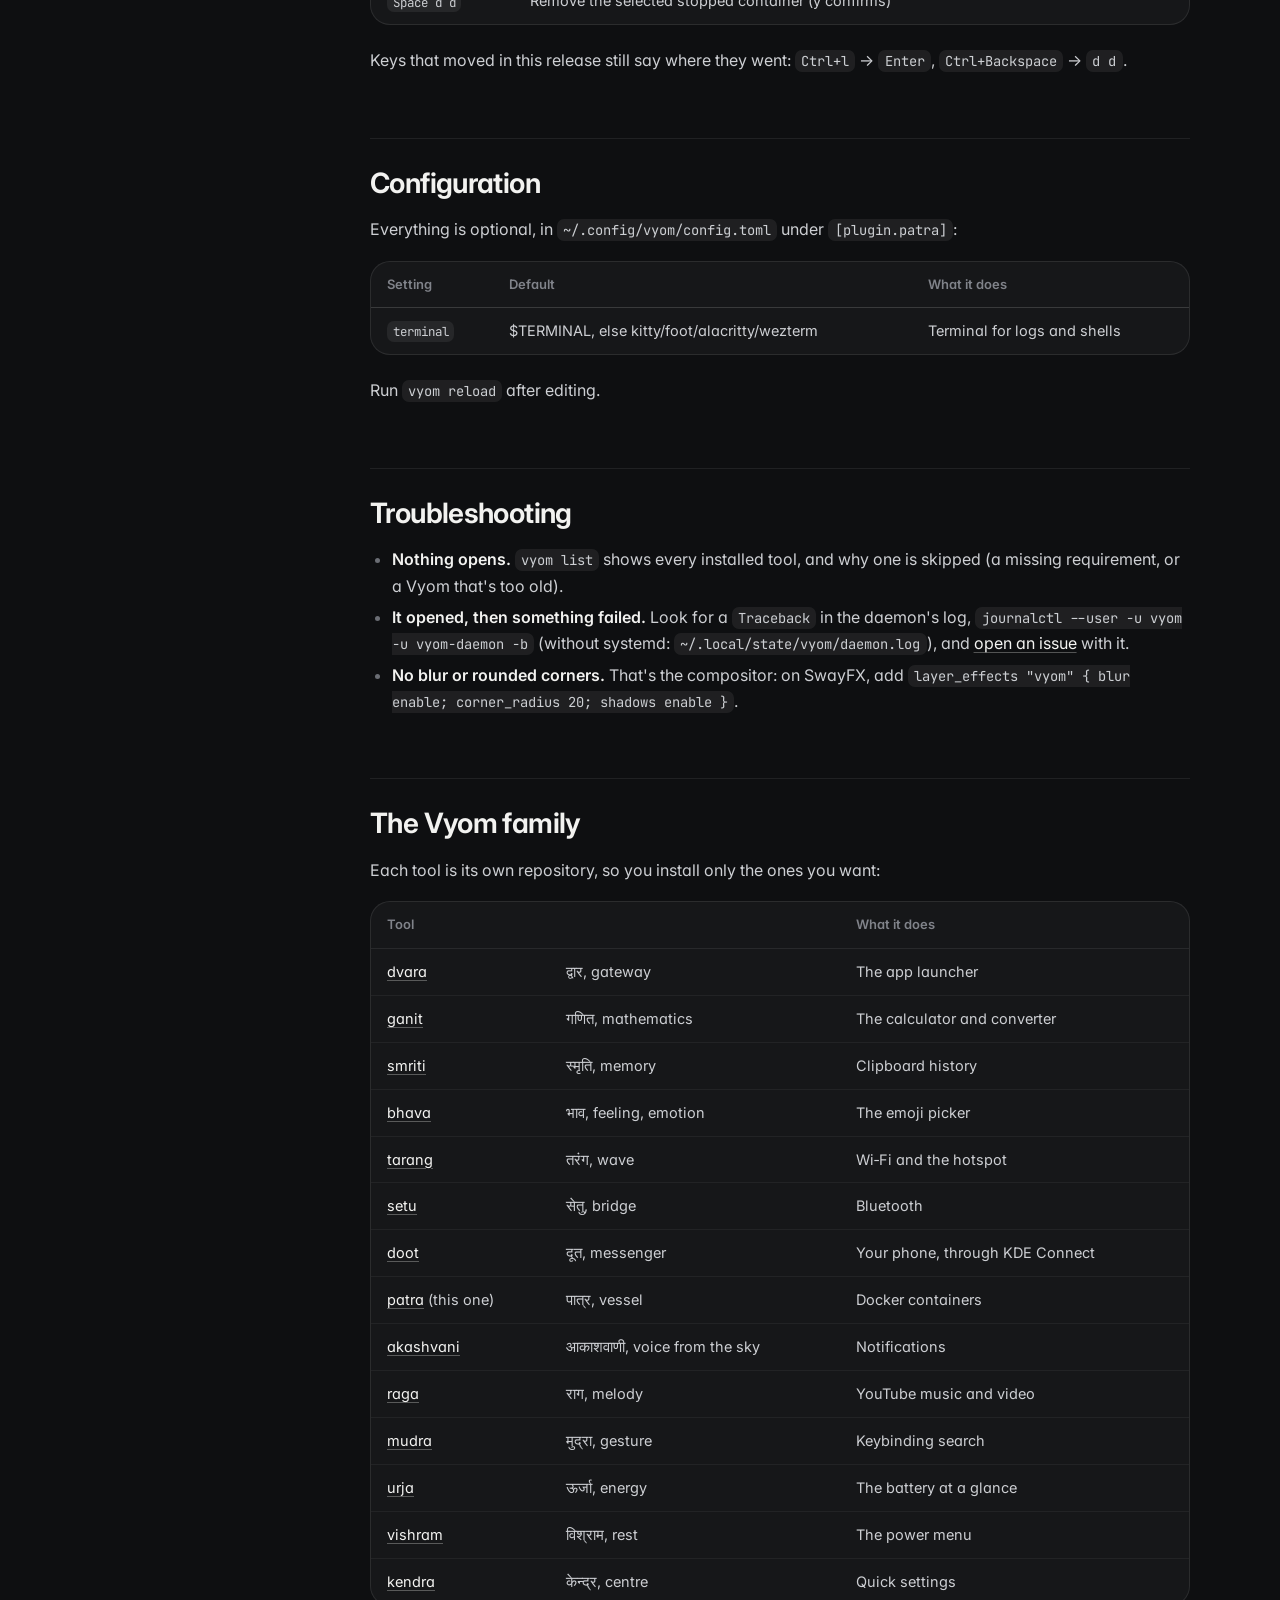
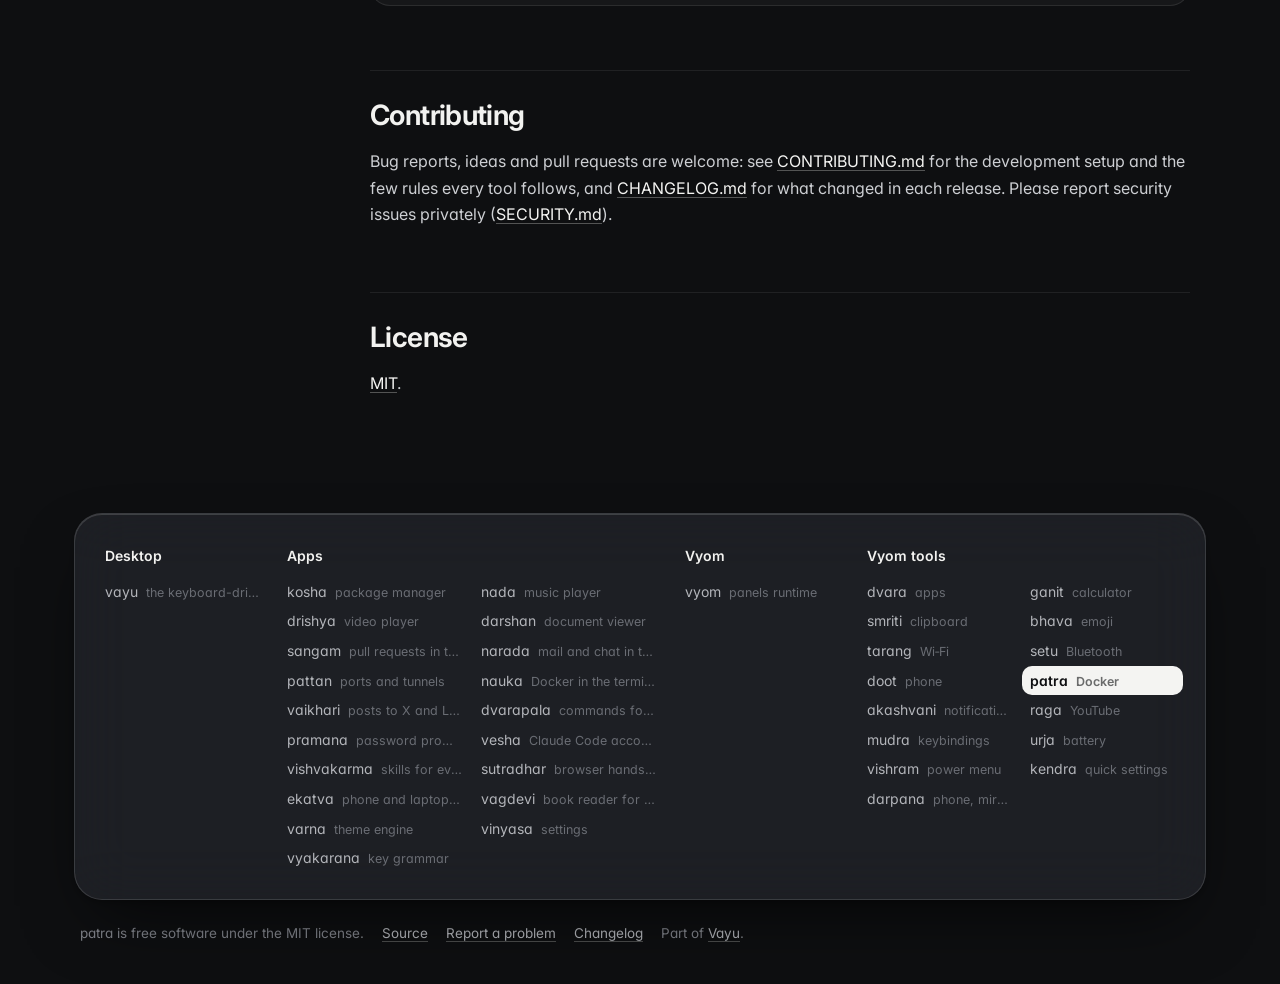
==== commit 3ae0018f: "New screenshots in the Spatial look, with made-up demo data Co-Authored-By: Claude Opus 5.5 <noreply" ====
--- a/docs/index.html
+++ b/docs/index.html
@@ -13,7 +13,7 @@
 <link rel="preconnect" href="https://fonts.gstatic.com" crossorigin>
 <link href="https://fonts.googleapis.com/css2?family=Inter:wght@400;500;600;700&family=JetBrains+Mono:wght@400;500;600&family=Tiro+Devanagari+Sanskrit&display=swap" rel="stylesheet">
 <link rel="stylesheet" href="assets/site.css">
-<style>:root{--tool:#93c4ff}.backdrop:before{background-image:url("assets/screenshots/patra.png")}</style>
+<style>:root{--tool:#93c4ff}.backdrop:before{background-image:url("assets/screenshots/patra.webp")}</style>
 </head>
 <body class="home">
 <div class="backdrop" aria-hidden="true"></div>
@@ -29,7 +29,7 @@
 <div class="cta"><a class="btn primary" href="#install">Install</a><a class="btn" href="https://github.com/Theyashsawarkar/patra">Source on GitHub</a><a class="btn" href="changelog.html">What's new in v0.3.0</a></div>
 <div class="meta"><span><b>v0.3.0</b> latest</span><span><b>7</b> releases</span><span><b>3</b> decisions recorded</span><span><b>MIT</b> license</span></div>
 </header>
-<figure class="shot"><img src="assets/screenshots/patra.png" alt="patra: containers grouped by compose project with live CPU and memory, and the picked one's details with Restart, Stop and Shell" fetchpriority="high"></figure>
+<figure class="shot"><img src="assets/screenshots/patra.webp" alt="patra: containers grouped by compose project with live CPU and memory, and the picked one's details with Restart, Stop and Shell" fetchpriority="high"></figure>
 <div class="wrap"><aside class="toc"><b>On this page</b><a class="l2" href="#features">Features</a><a class="l2" href="#install">Install</a><a class="l3" href="#requirements">Requirements</a><a class="l3" href="#install">Install</a><a class="l3" href="#update-and-uninstall">Update and uninstall</a><a class="l2" href="#usage">Usage</a><a class="l2" href="#configuration">Configuration</a><a class="l2" href="#troubleshooting">Troubleshooting</a><a class="l2" href="#the-vyom-family">The Vyom family</a><a class="l2" href="#contributing">Contributing</a><a class="l2" href="#license">License</a></aside><article>
 <!-- No screenshot: docker shows personal data (your own containers). -->
 <p align="center"><sub>Screenshots use made-up demo containers.</sub></p>
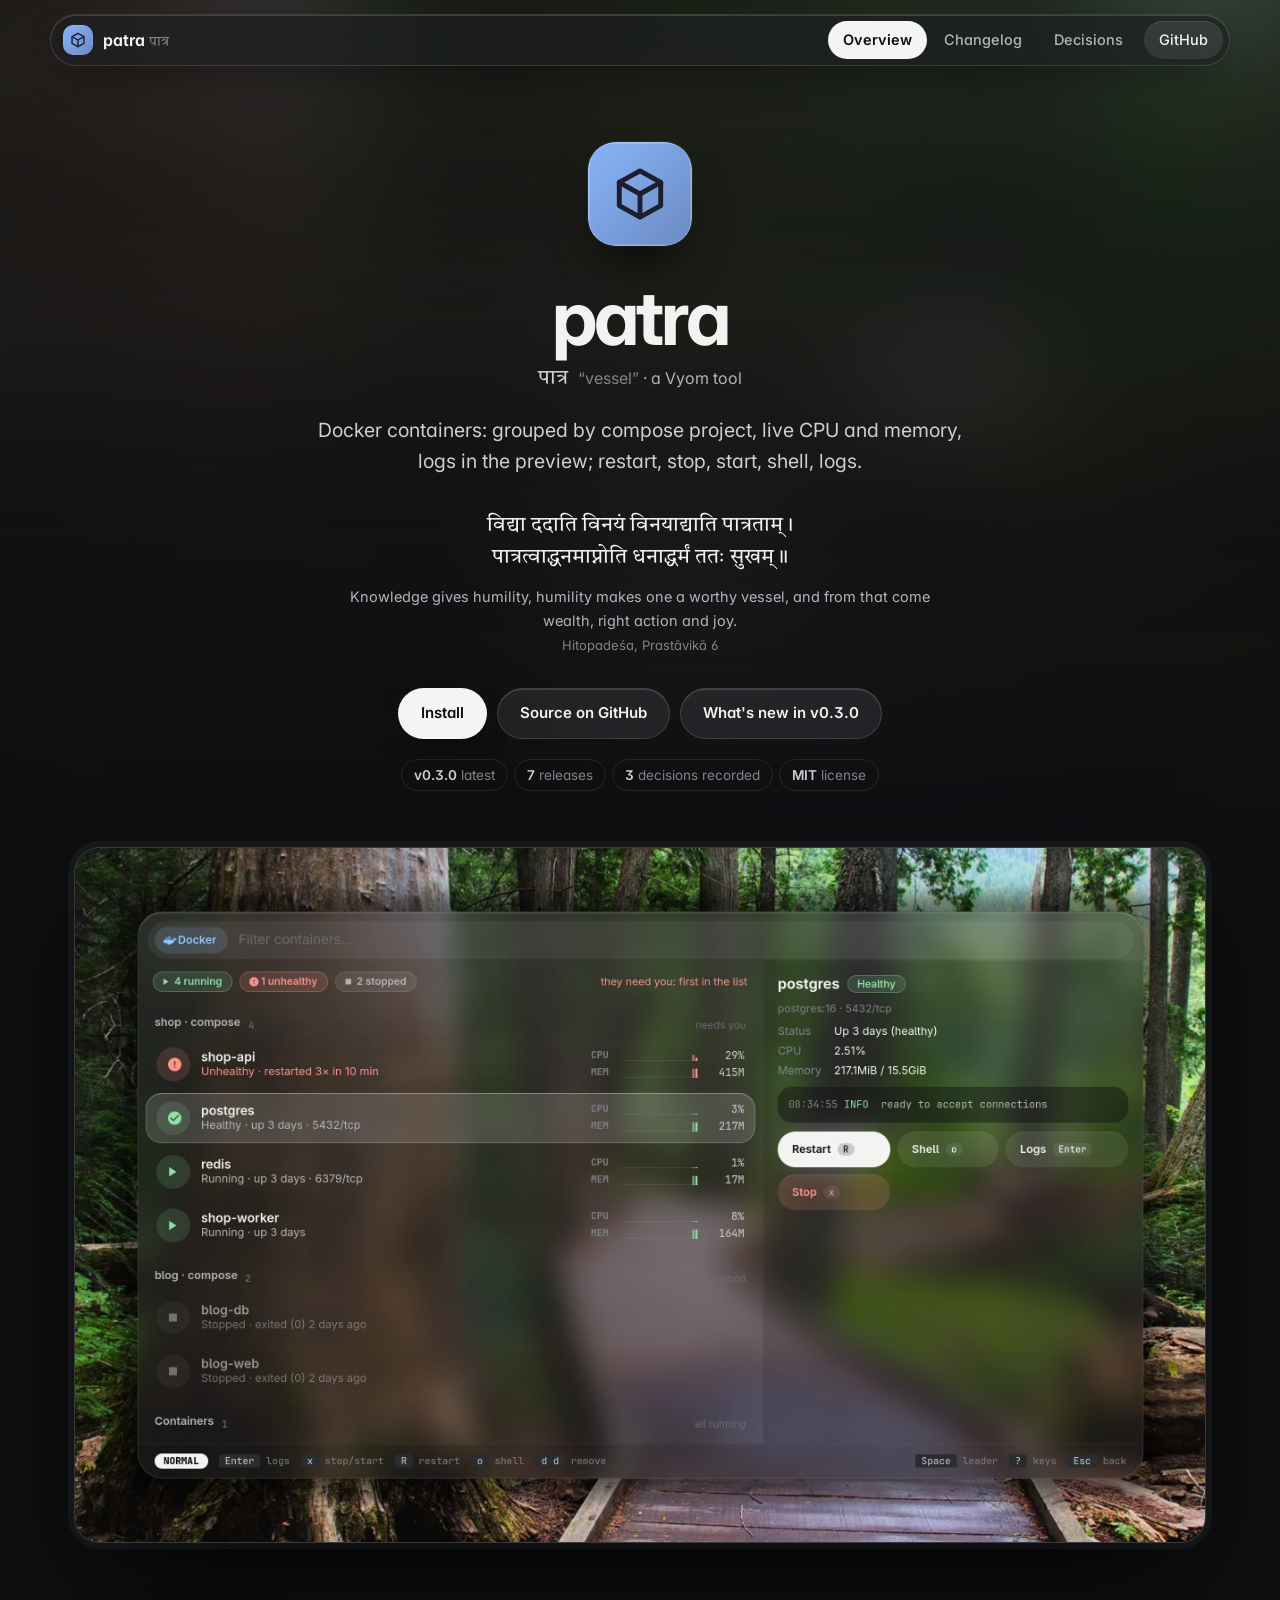
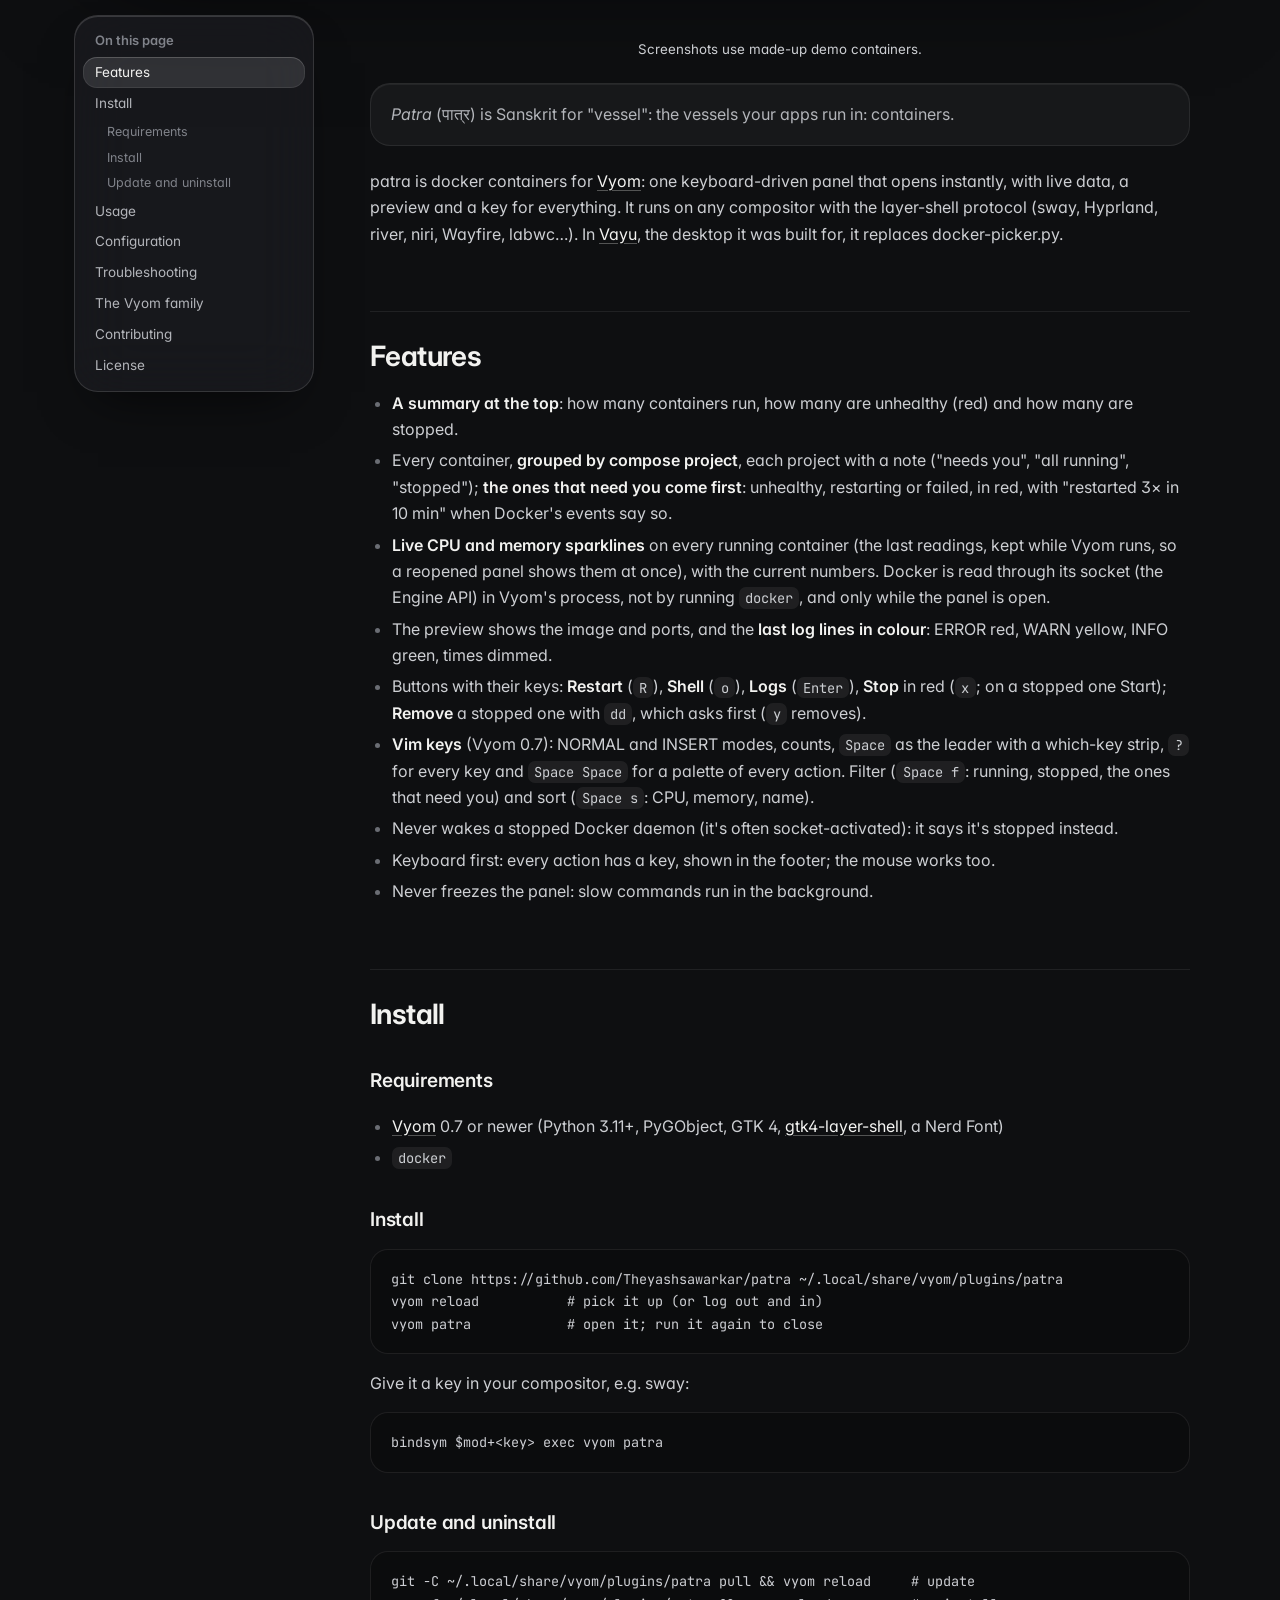
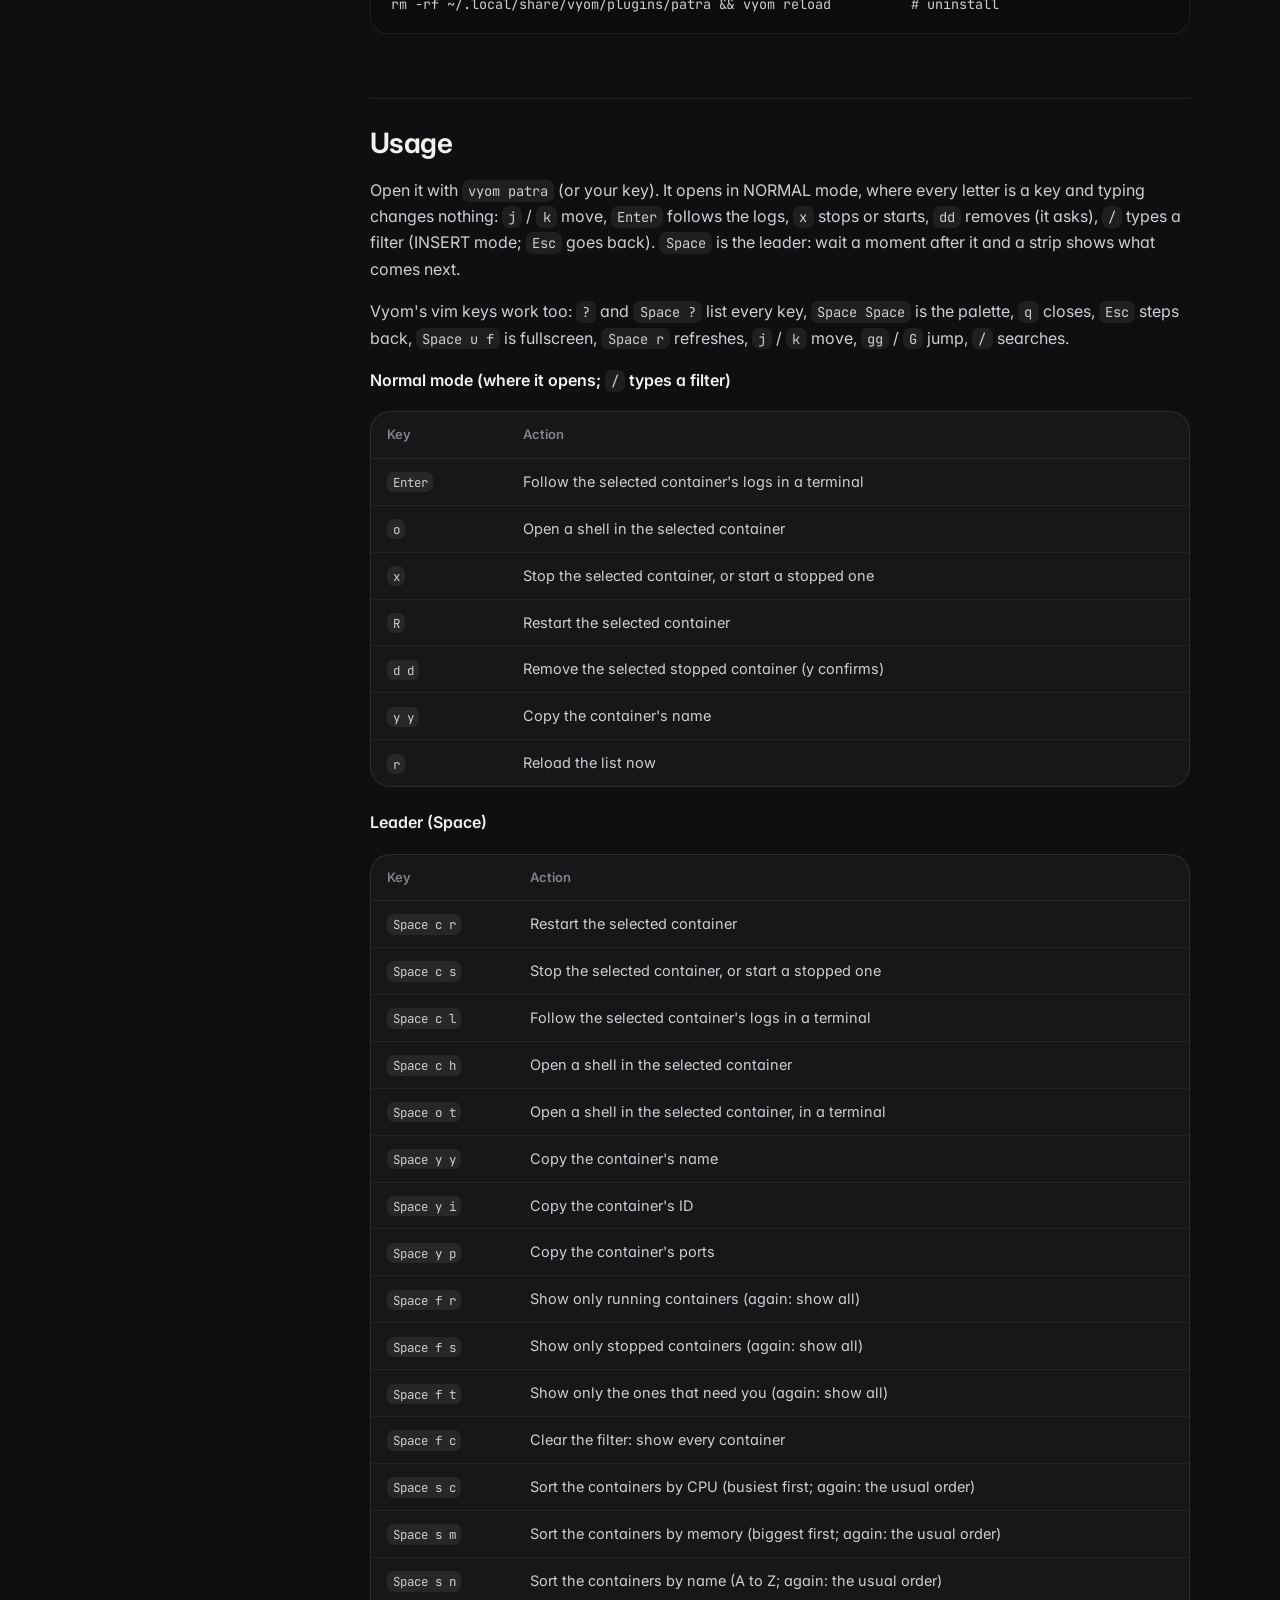
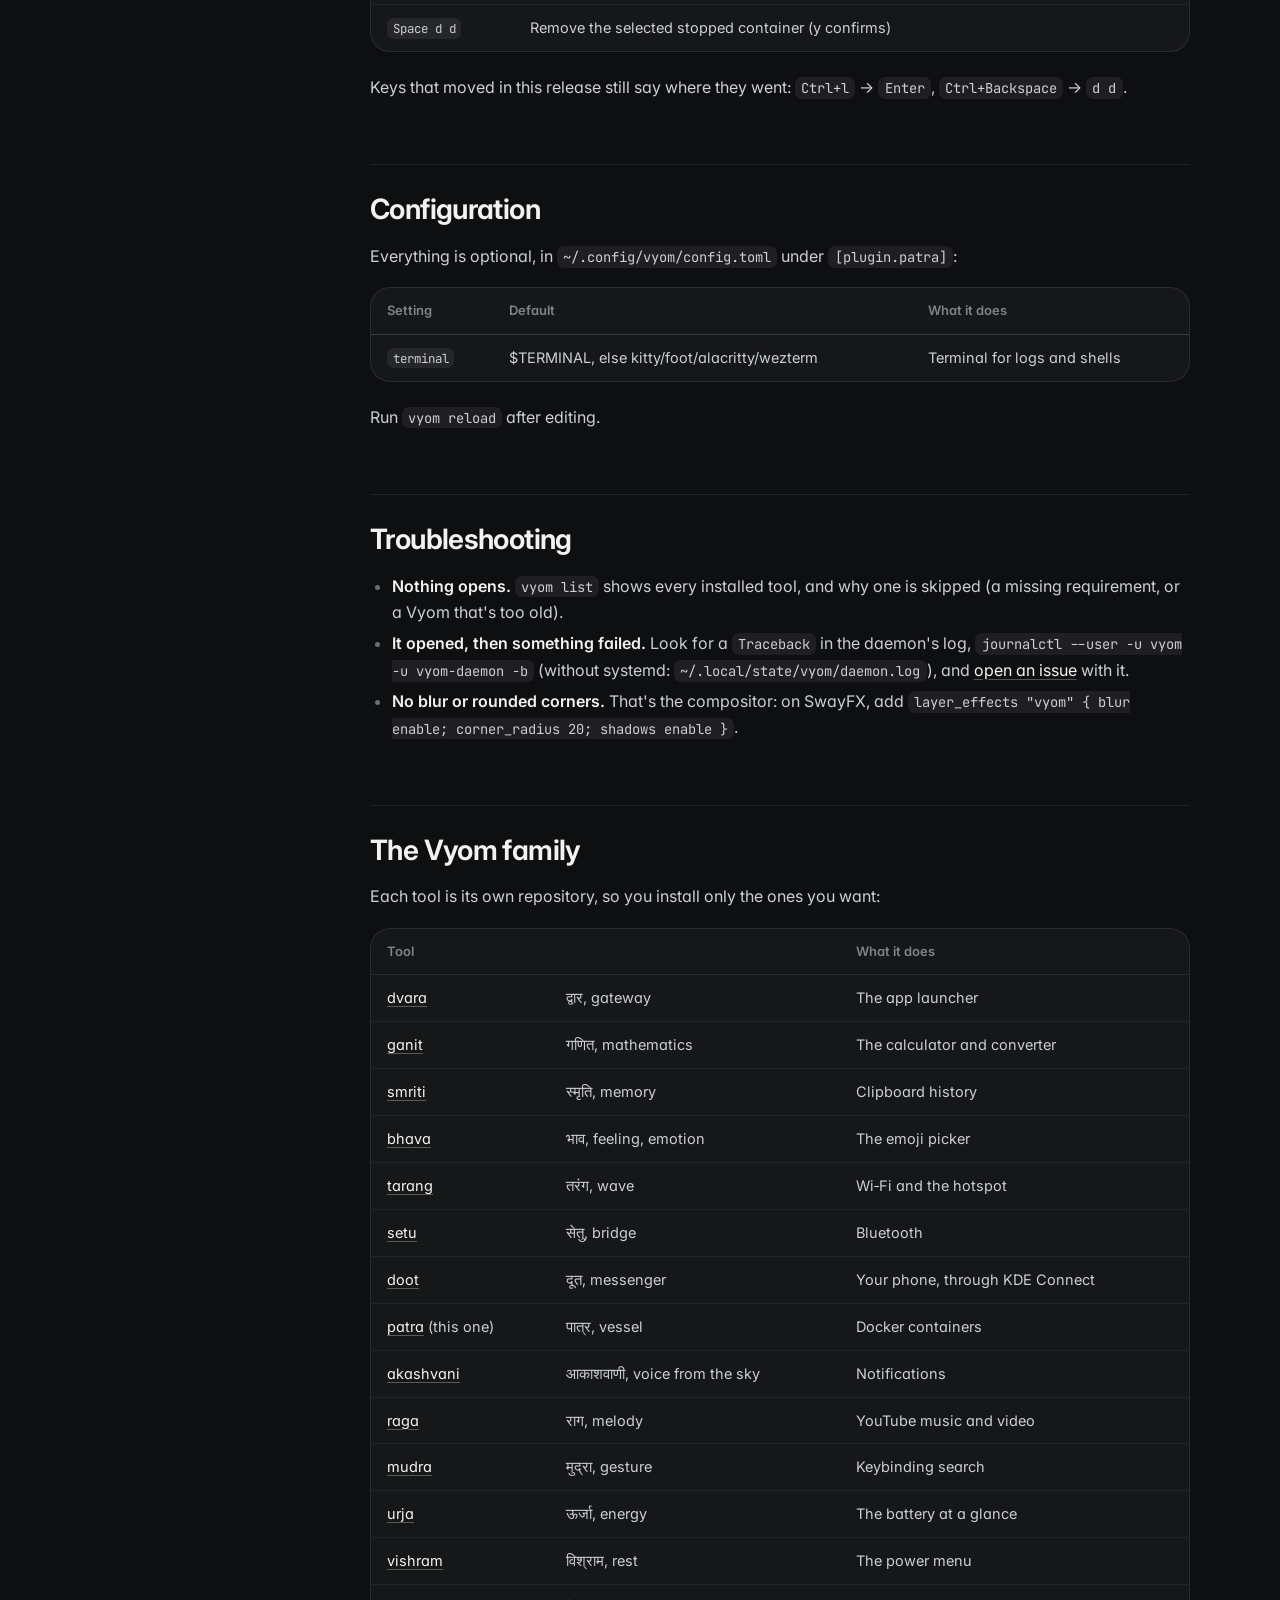
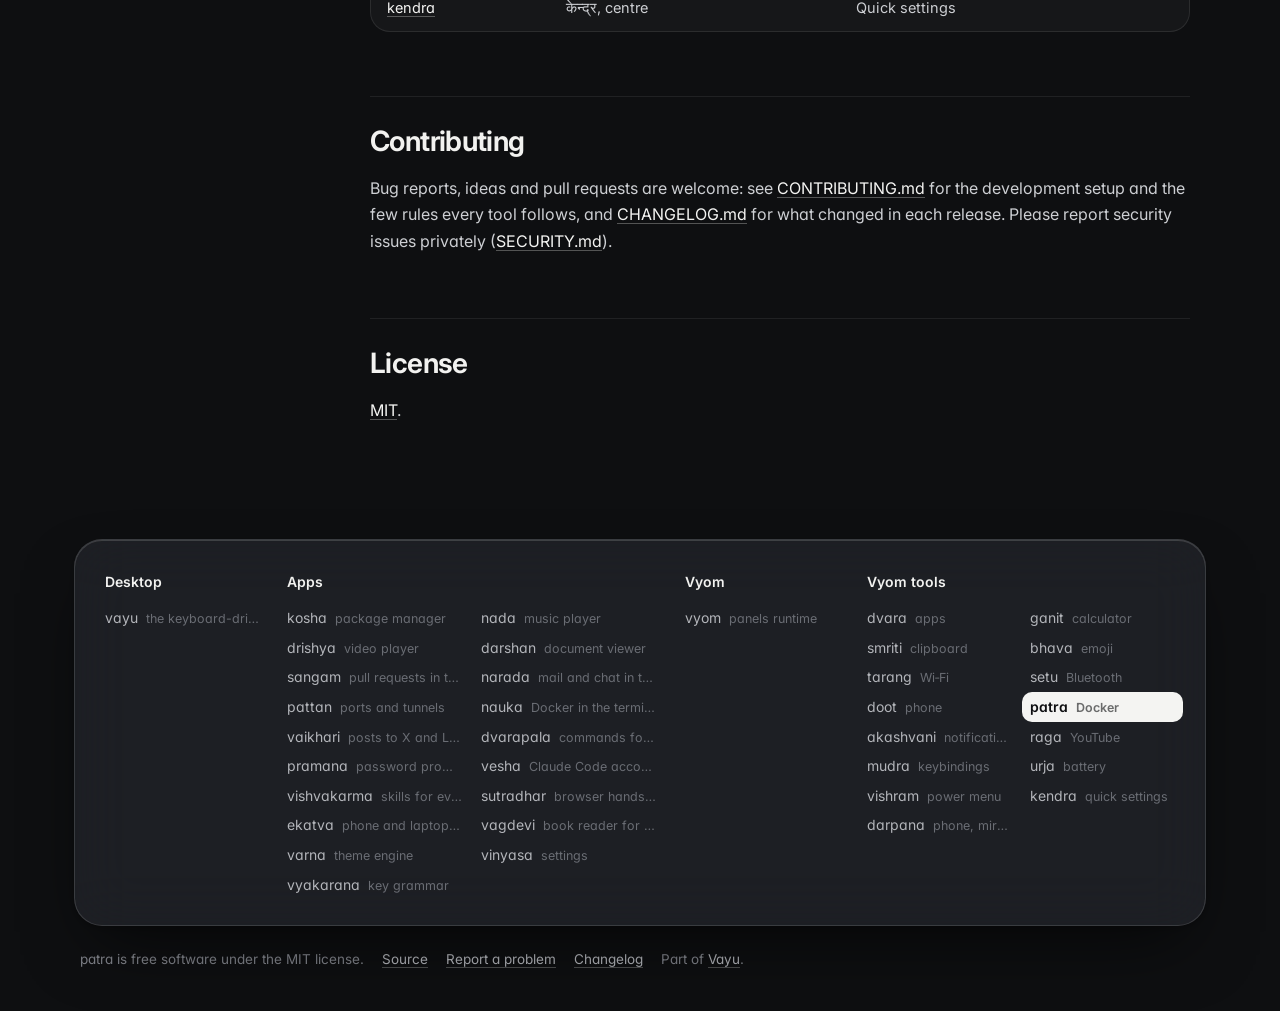
==== commit 79ad34a6: "Read Docker through the Engine API in-process instead of running docker The list, one-shot stats and" ====
--- a/docs/index.html
+++ b/docs/index.html
@@ -36,7 +36,7 @@
 <blockquote><p><em>Patra</em> (पात्र) is Sanskrit for "vessel": the vessels your apps run in: containers.</p></blockquote>
 <p>patra is docker containers for <a href="https://github.com/Theyashsawarkar/vyom">Vyom</a>: one keyboard-driven panel that opens instantly, with live data, a preview and a key for everything. It runs on any compositor with the layer-shell protocol (sway, Hyprland, river, niri, Wayfire, labwc…). In <a href="https://github.com/Theyashsawarkar/vayu">Vayu</a>, the desktop it was built for, it replaces docker-picker.py.</p>
 <h2 id="features"><a class="anchor" href="#features">#</a>Features</h2>
-<ul><li><strong>A summary at the top</strong>: how many containers run, how many are unhealthy (red) and how many are stopped.</li><li>Every container, <strong>grouped by compose project</strong>, each project with a note ("needs you", "all running", "stopped"); <strong>the ones that need you come first</strong>: unhealthy, restarting or failed, in red, with "restarted 3× in 10 min" when Docker's events say so.</li><li><strong>Live CPU and memory sparklines</strong> on every running container (the last readings, kept while Vyom runs), with the current numbers.</li><li>The preview shows the image and ports, and the <strong>last log lines in colour</strong>: ERROR red, WARN yellow, INFO green, times dimmed.</li><li>Buttons with their keys: <strong>Restart</strong> (<code>R</code>), <strong>Shell</strong> (<code>o</code>), <strong>Logs</strong> (<code>Enter</code>), <strong>Stop</strong> in red (<code>x</code>; on a stopped one Start); <strong>Remove</strong> a stopped one with <code>dd</code>, which asks first (<code>y</code> removes).</li><li><strong>Vim keys</strong> (Vyom 0.7): NORMAL and INSERT modes, counts, <code>Space</code> as the leader with a which-key strip, <code>?</code> for every key and <code>Space Space</code> for a palette of every action. Filter (<code>Space f</code>: running, stopped, the ones that need you) and sort (<code>Space s</code>: CPU, memory, name).</li><li>Never wakes a stopped Docker daemon (it's often socket-activated): it says it's stopped instead.</li><li>Keyboard first: every action has a key, shown in the footer; the mouse works too.</li><li>Never freezes the panel: slow commands run in the background.</li></ul>
+<ul><li><strong>A summary at the top</strong>: how many containers run, how many are unhealthy (red) and how many are stopped.</li><li>Every container, <strong>grouped by compose project</strong>, each project with a note ("needs you", "all running", "stopped"); <strong>the ones that need you come first</strong>: unhealthy, restarting or failed, in red, with "restarted 3× in 10 min" when Docker's events say so.</li><li><strong>Live CPU and memory sparklines</strong> on every running container (the last readings, kept while Vyom runs, so a reopened panel shows them at once), with the current numbers. Docker is read through its socket (the Engine API) in Vyom's process, not by running <code>docker</code>, and only while the panel is open.</li><li>The preview shows the image and ports, and the <strong>last log lines in colour</strong>: ERROR red, WARN yellow, INFO green, times dimmed.</li><li>Buttons with their keys: <strong>Restart</strong> (<code>R</code>), <strong>Shell</strong> (<code>o</code>), <strong>Logs</strong> (<code>Enter</code>), <strong>Stop</strong> in red (<code>x</code>; on a stopped one Start); <strong>Remove</strong> a stopped one with <code>dd</code>, which asks first (<code>y</code> removes).</li><li><strong>Vim keys</strong> (Vyom 0.7): NORMAL and INSERT modes, counts, <code>Space</code> as the leader with a which-key strip, <code>?</code> for every key and <code>Space Space</code> for a palette of every action. Filter (<code>Space f</code>: running, stopped, the ones that need you) and sort (<code>Space s</code>: CPU, memory, name).</li><li>Never wakes a stopped Docker daemon (it's often socket-activated): it says it's stopped instead.</li><li>Keyboard first: every action has a key, shown in the footer; the mouse works too.</li><li>Never freezes the panel: slow commands run in the background.</li></ul>
 <h2 id="install"><a class="anchor" href="#install">#</a>Install</h2>
 <h3 id="requirements"><a class="anchor" href="#requirements">#</a>Requirements</h3>
 <ul><li><a href="https://github.com/Theyashsawarkar/vyom">Vyom</a> 0.7 or newer (Python 3.11+, PyGObject, GTK 4, <a href="https://github.com/wmww/gtk4-layer-shell">gtk4-layer-shell</a>, a Nerd Font)</li><li><code>docker</code></li></ul>
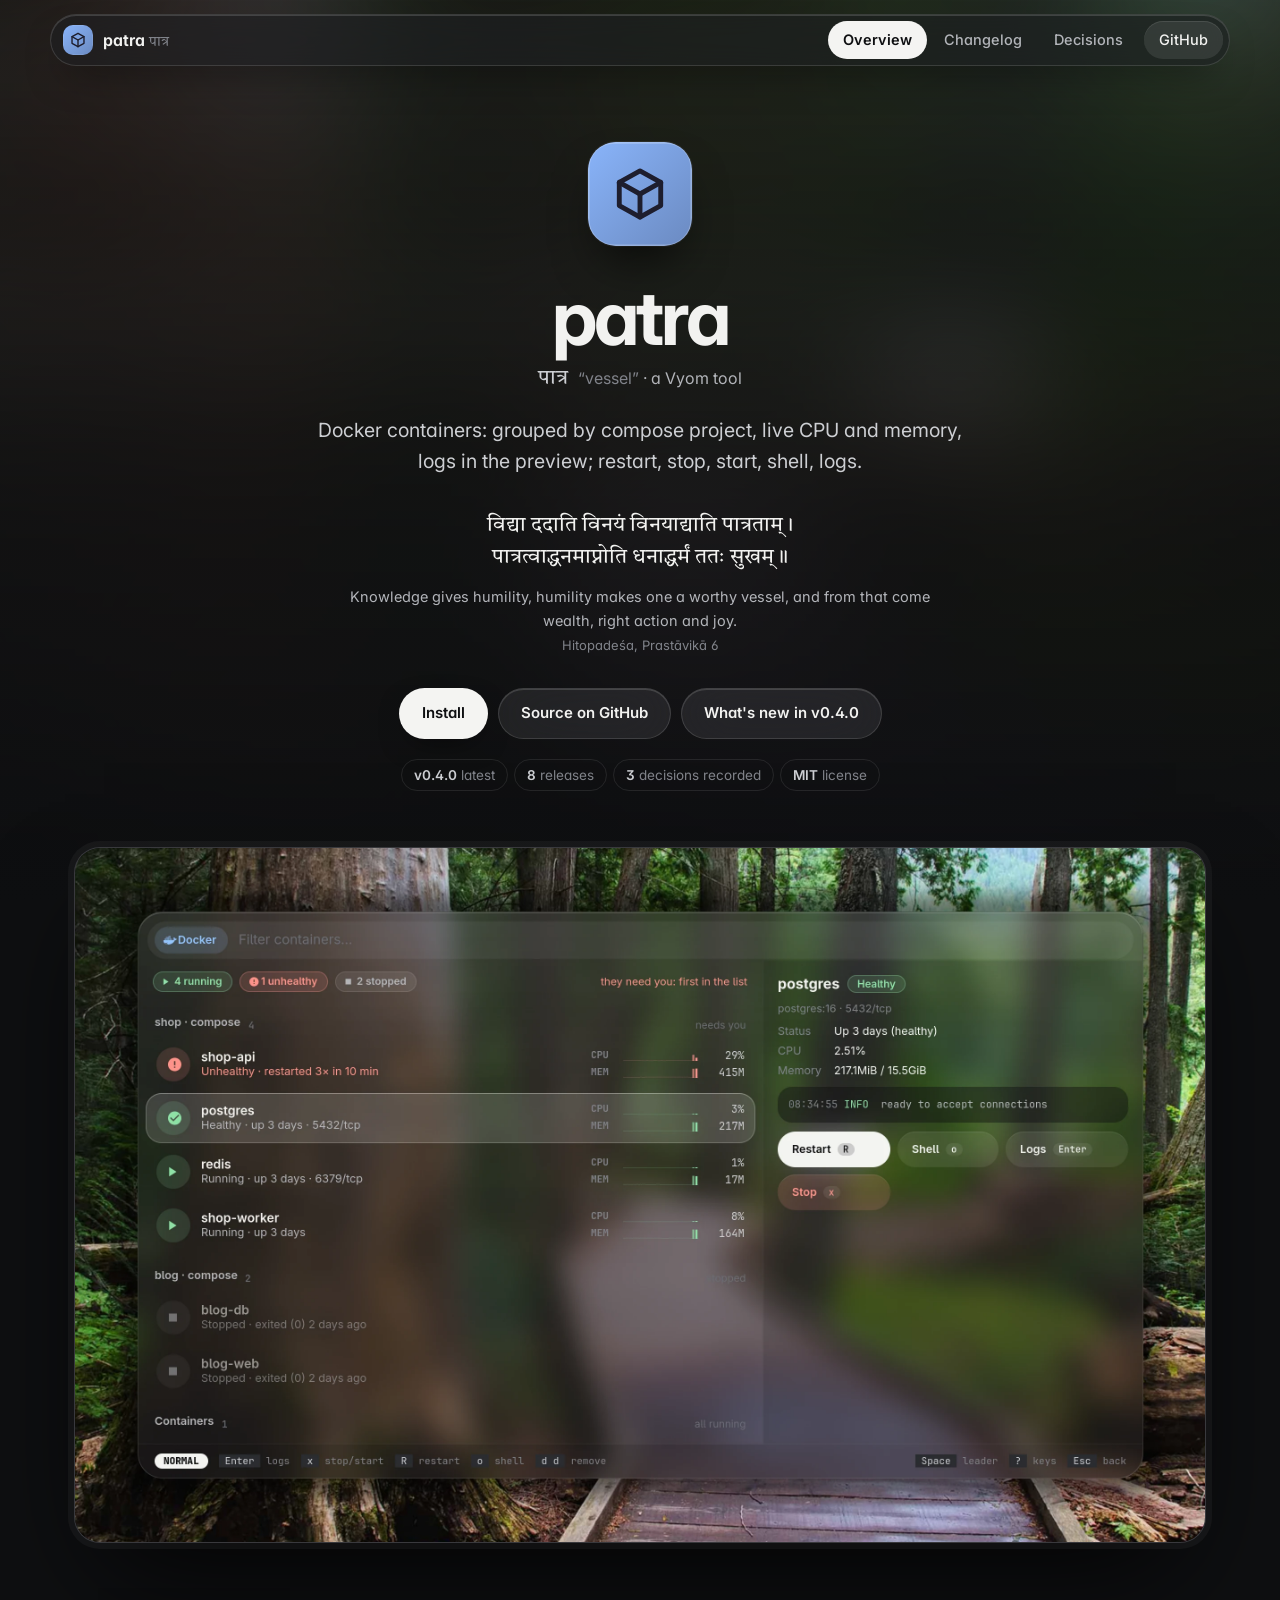
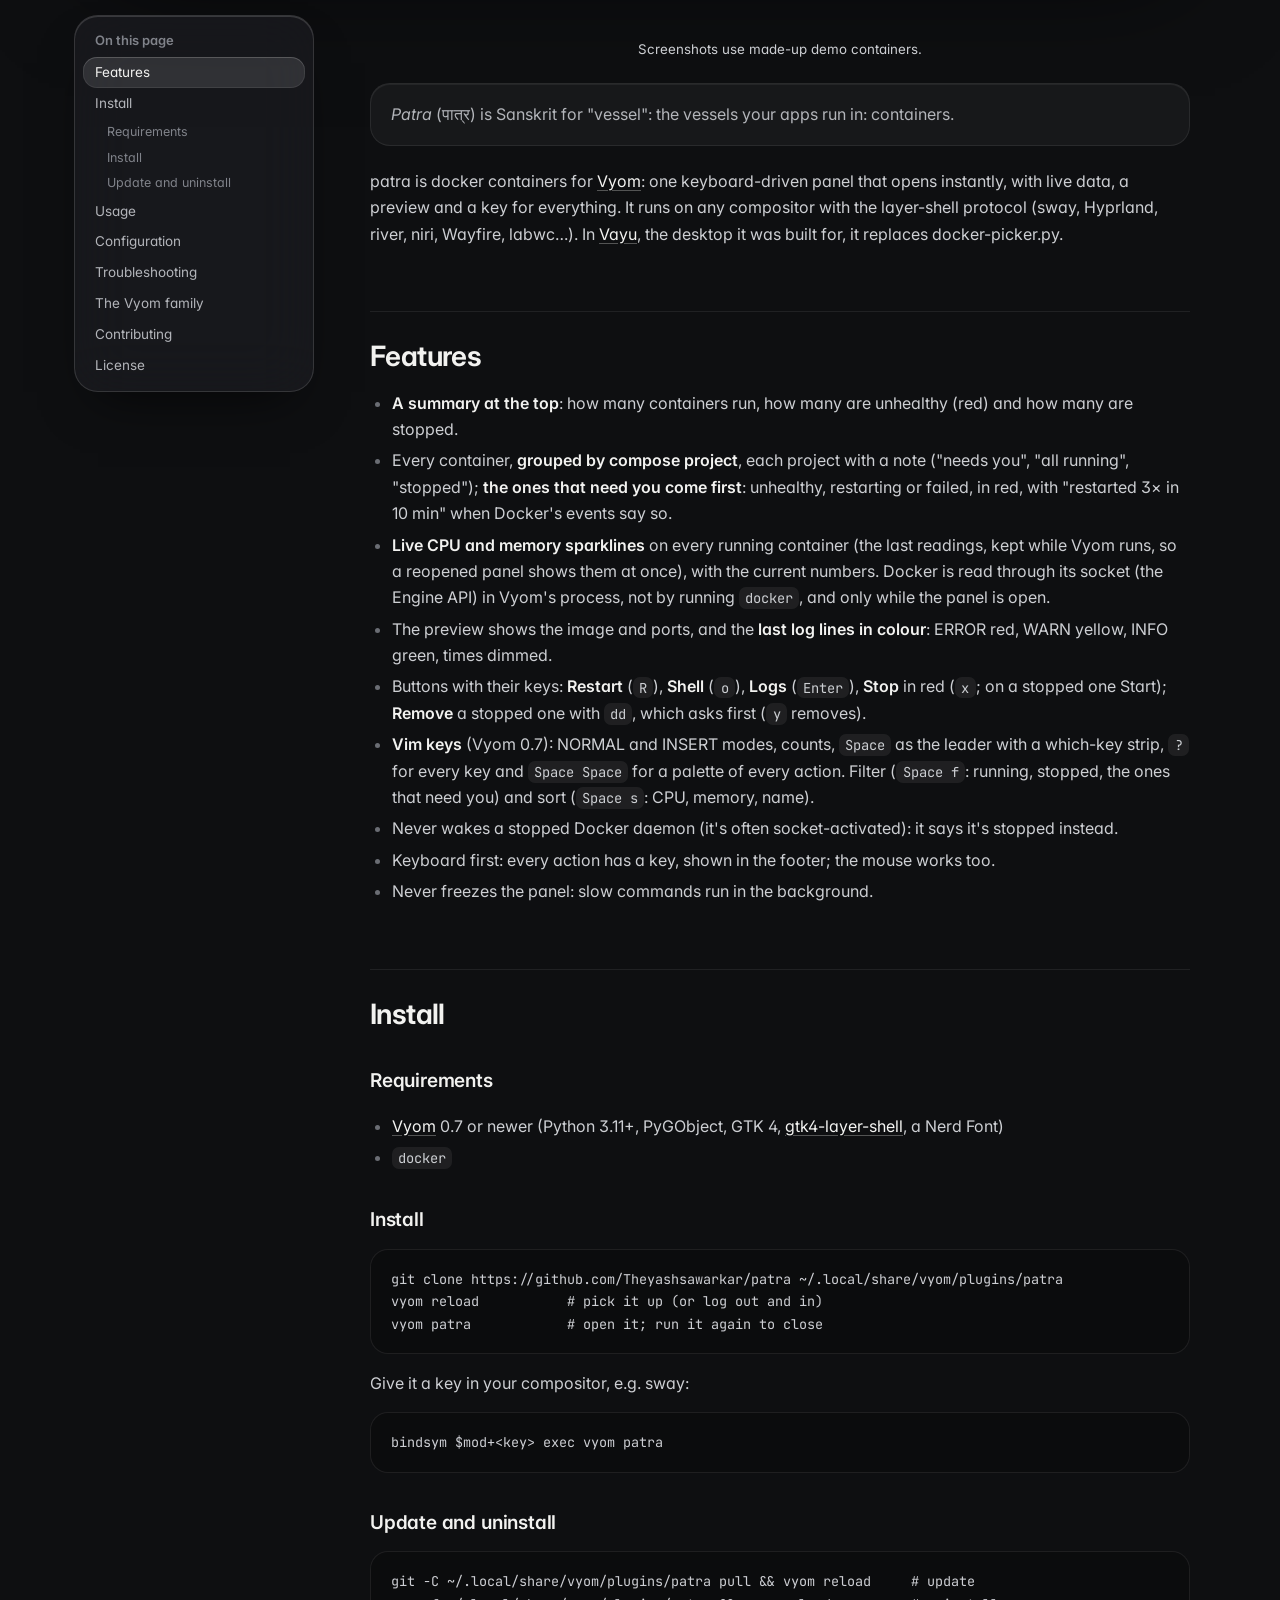
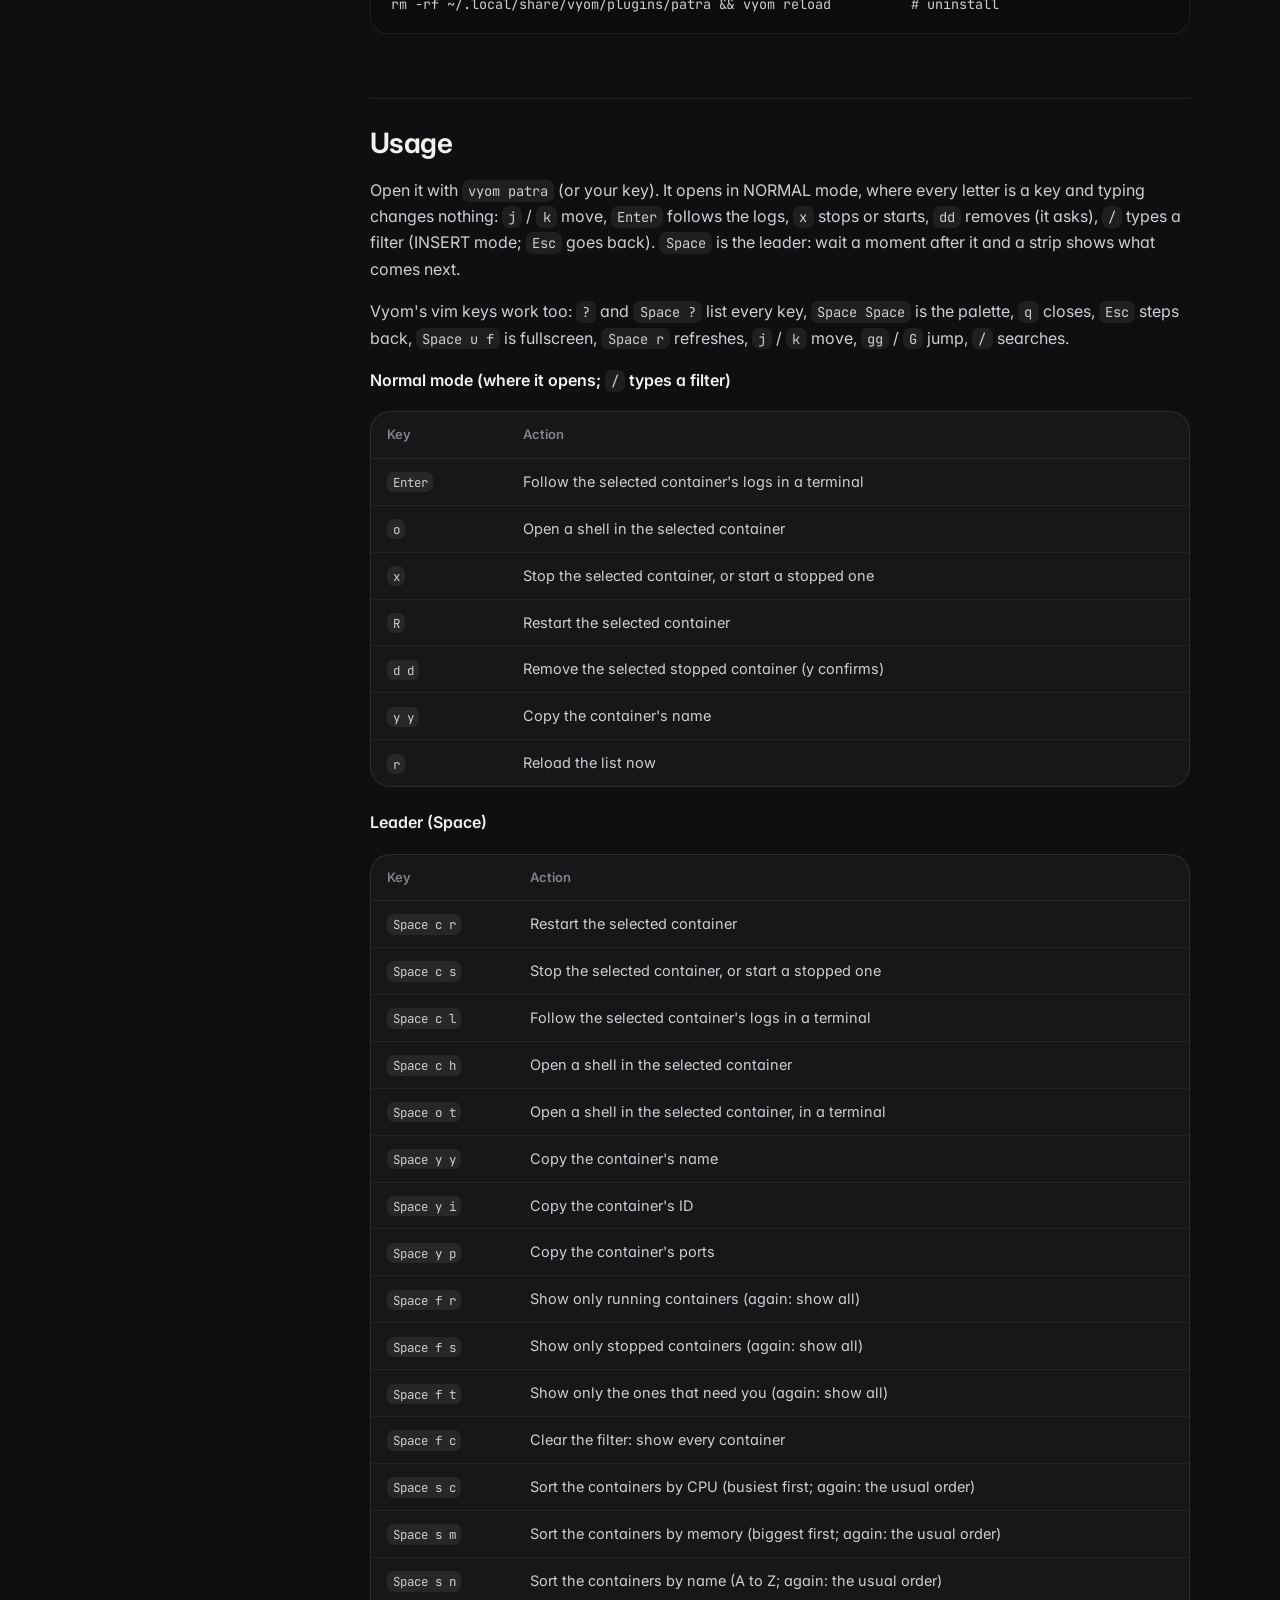
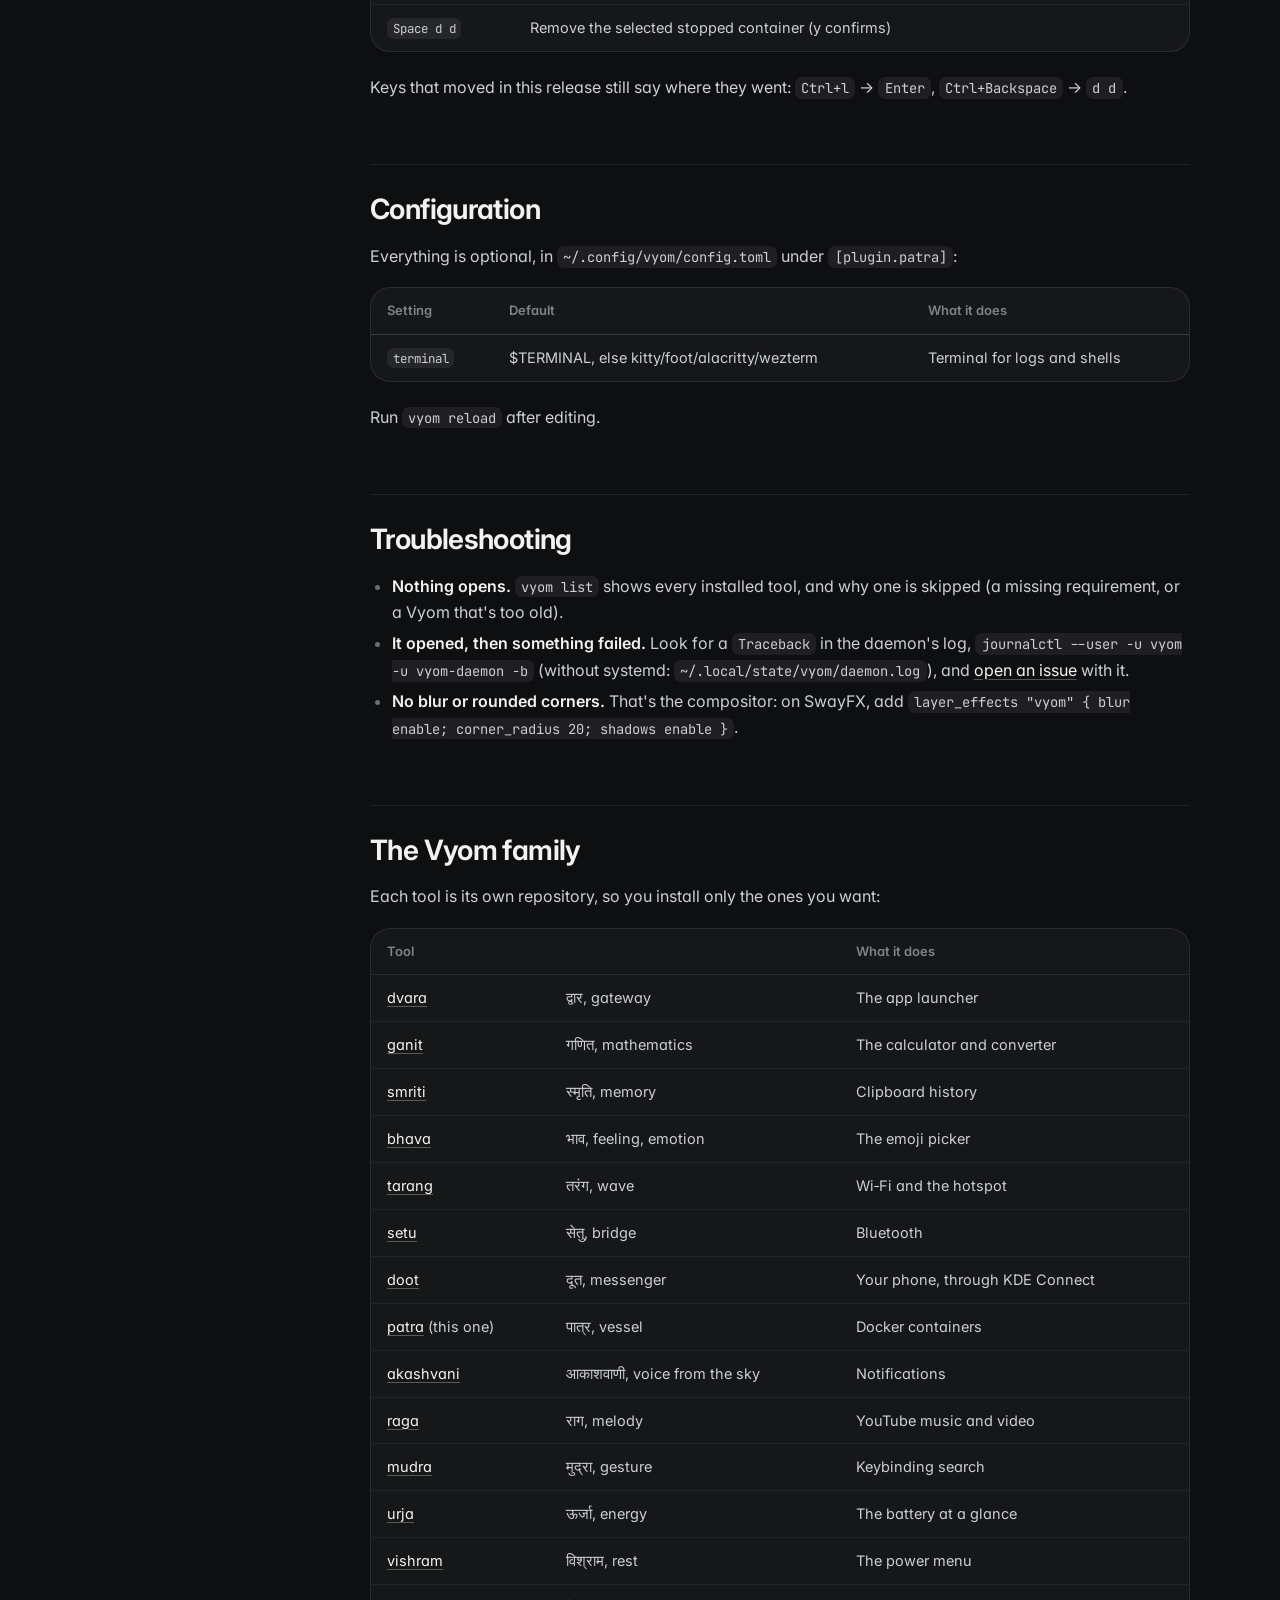
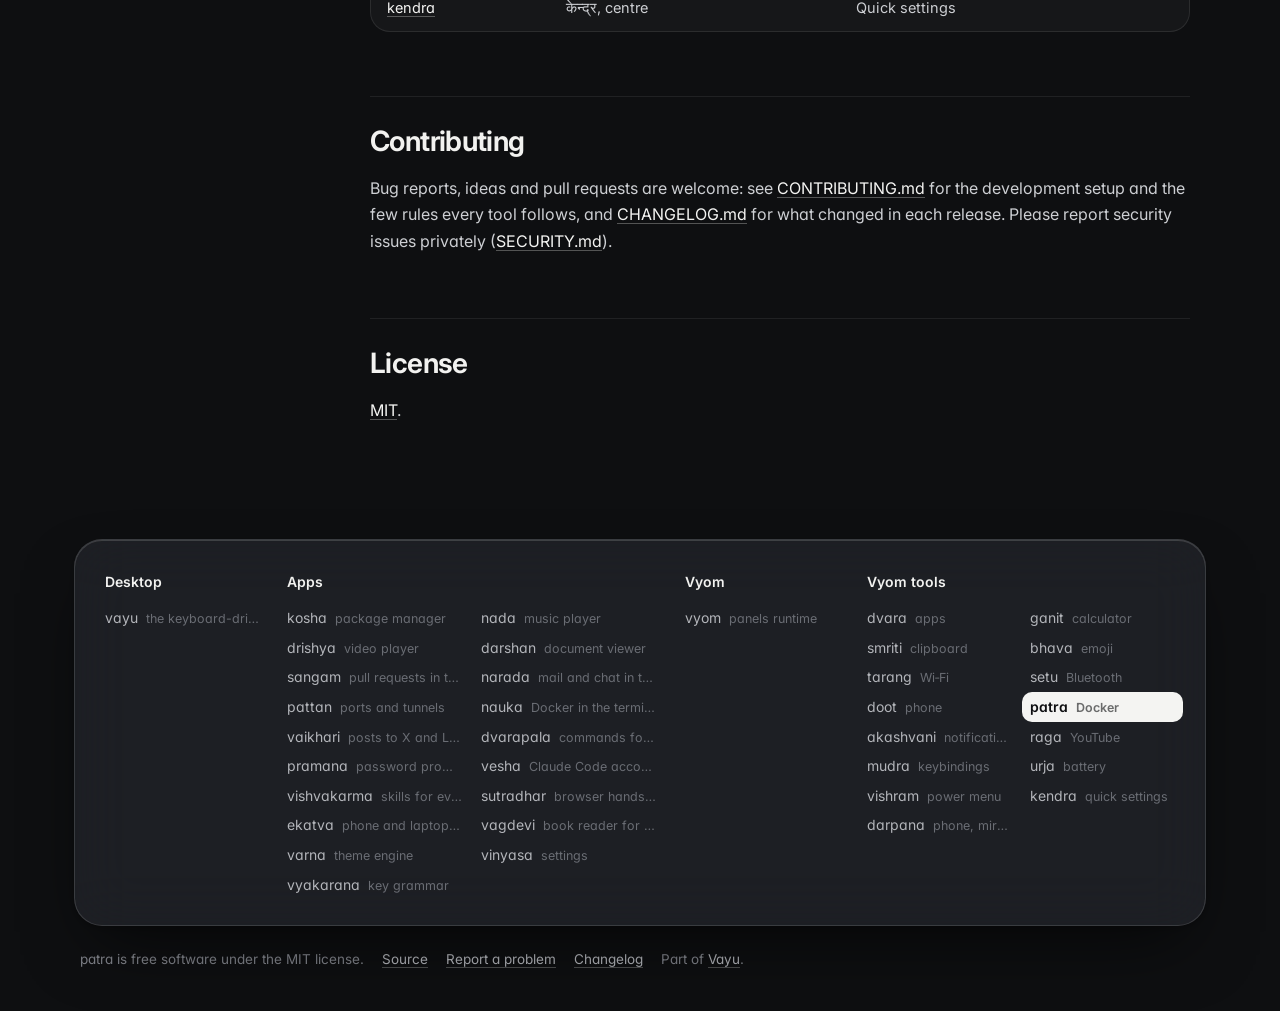
==== commit 3347c761: "v0.4.0 Co-Authored-By: Claude Opus 5.5 <noreply@anthropic.com>" ====
--- a/docs/index.html
+++ b/docs/index.html
@@ -26,8 +26,8 @@
 <div class="sa"><b lang="sa">पात्र</b> <i>“vessel”</i> · a Vyom tool</div>
 <p class="lead">Docker containers: grouped by compose project, live CPU and memory, logs in the preview; restart, stop, start, shell, logs.</p>
 <figure class="shloka"><p lang="sa">विद्या ददाति विनयं विनयाद्याति पात्रताम् ।<br>पात्रत्वाद्धनमाप्नोति धनाद्धर्मं ततः सुखम् ॥</p><figcaption>Knowledge gives humility, humility makes one a worthy vessel, and from that come wealth, right action and joy. <cite>Hitopadeśa, Prastāvikā 6</cite></figcaption></figure>
-<div class="cta"><a class="btn primary" href="#install">Install</a><a class="btn" href="https://github.com/Theyashsawarkar/patra">Source on GitHub</a><a class="btn" href="changelog.html">What's new in v0.3.0</a></div>
-<div class="meta"><span><b>v0.3.0</b> latest</span><span><b>7</b> releases</span><span><b>3</b> decisions recorded</span><span><b>MIT</b> license</span></div>
+<div class="cta"><a class="btn primary" href="#install">Install</a><a class="btn" href="https://github.com/Theyashsawarkar/patra">Source on GitHub</a><a class="btn" href="changelog.html">What's new in v0.4.0</a></div>
+<div class="meta"><span><b>v0.4.0</b> latest</span><span><b>8</b> releases</span><span><b>3</b> decisions recorded</span><span><b>MIT</b> license</span></div>
 </header>
 <figure class="shot"><img src="assets/screenshots/patra.webp" alt="patra: containers grouped by compose project with live CPU and memory, and the picked one's details with Restart, Stop and Shell" fetchpriority="high"></figure>
 <div class="wrap"><aside class="toc"><b>On this page</b><a class="l2" href="#features">Features</a><a class="l2" href="#install">Install</a><a class="l3" href="#requirements">Requirements</a><a class="l3" href="#install">Install</a><a class="l3" href="#update-and-uninstall">Update and uninstall</a><a class="l2" href="#usage">Usage</a><a class="l2" href="#configuration">Configuration</a><a class="l2" href="#troubleshooting">Troubleshooting</a><a class="l2" href="#the-vyom-family">The Vyom family</a><a class="l2" href="#contributing">Contributing</a><a class="l2" href="#license">License</a></aside><article>
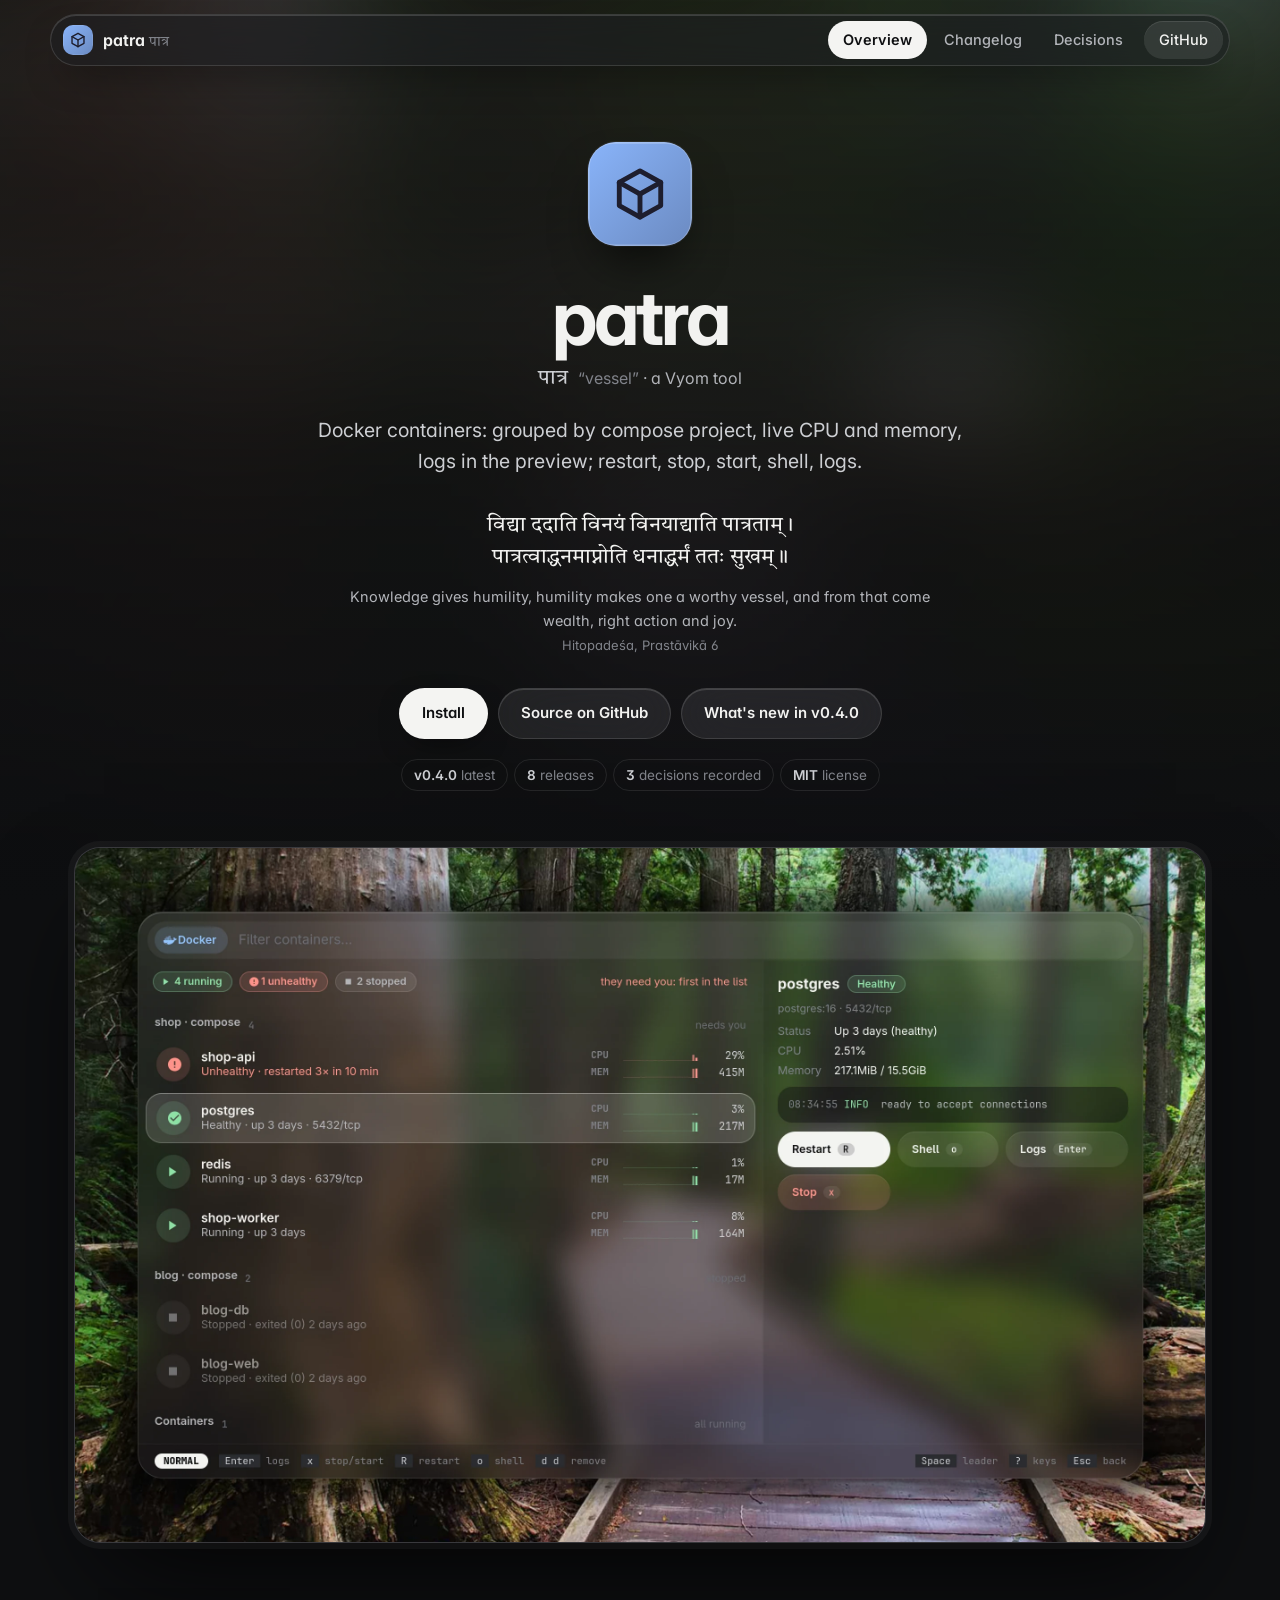
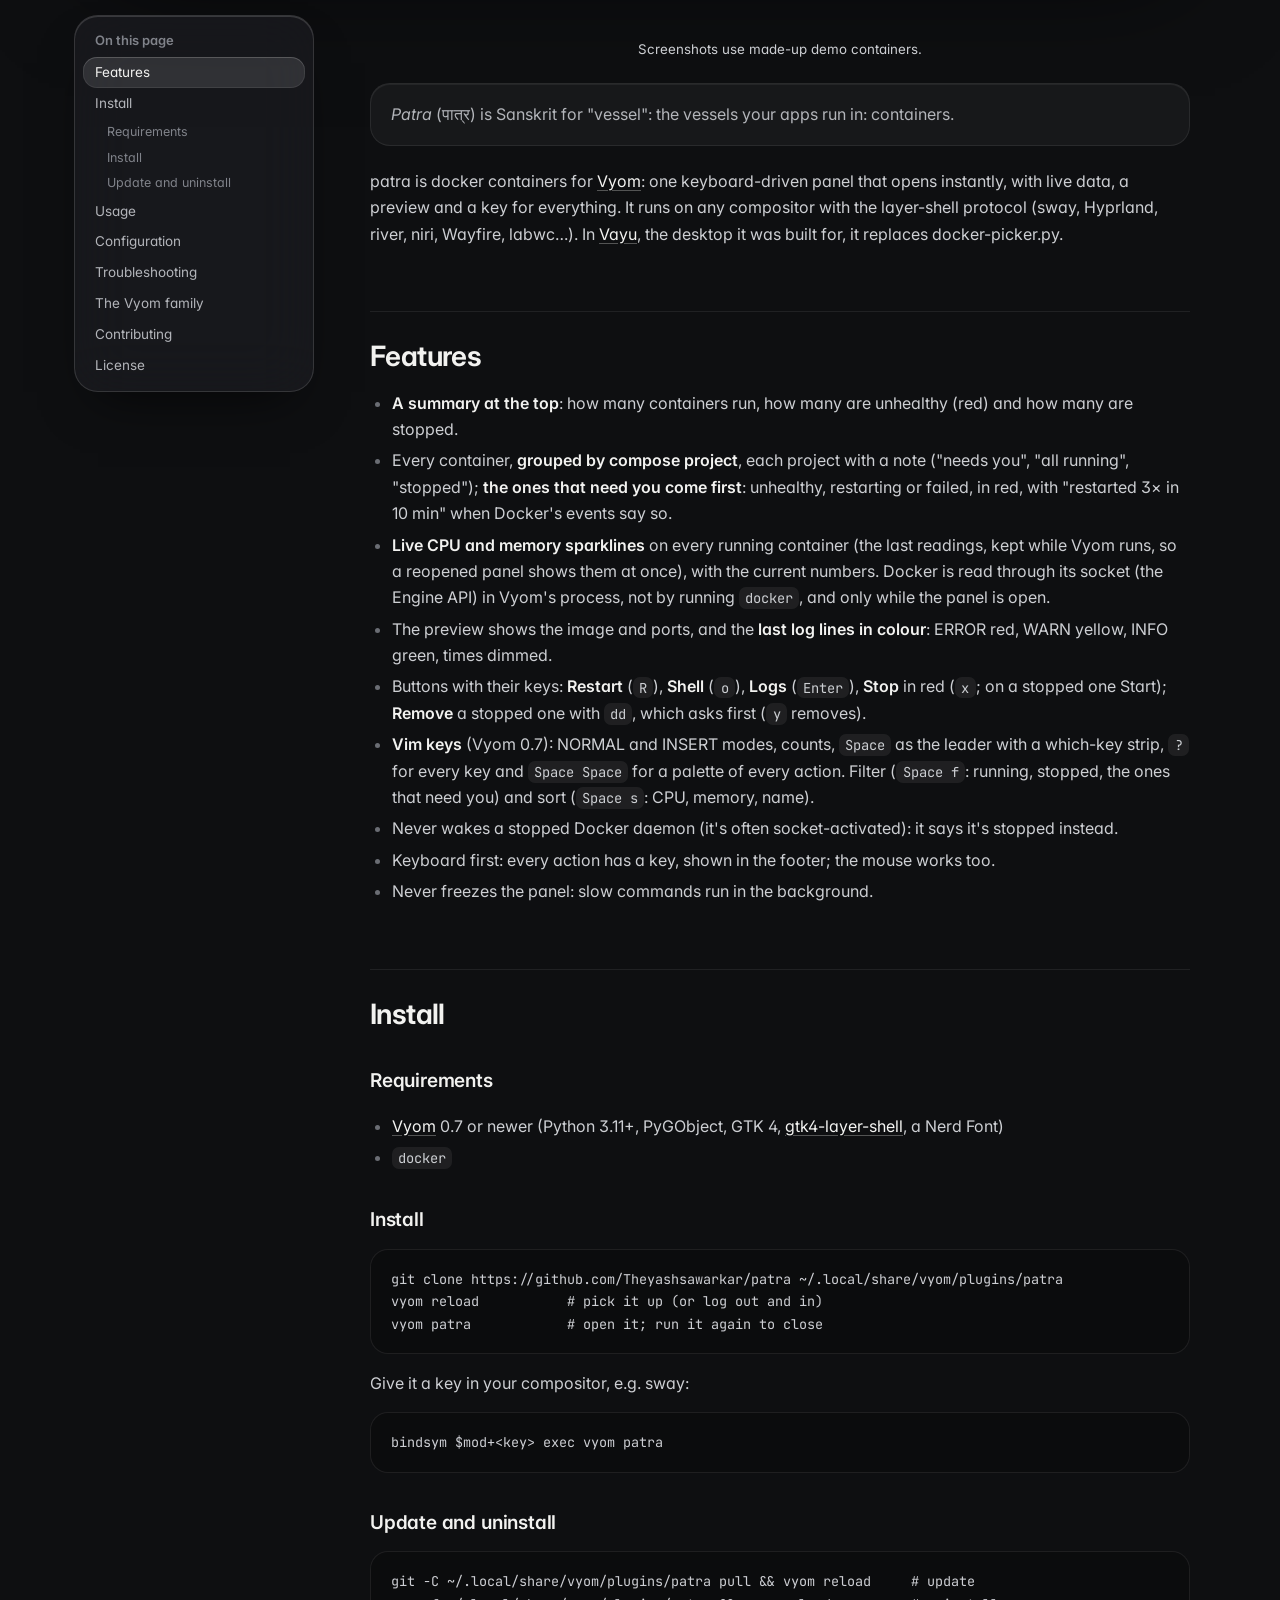
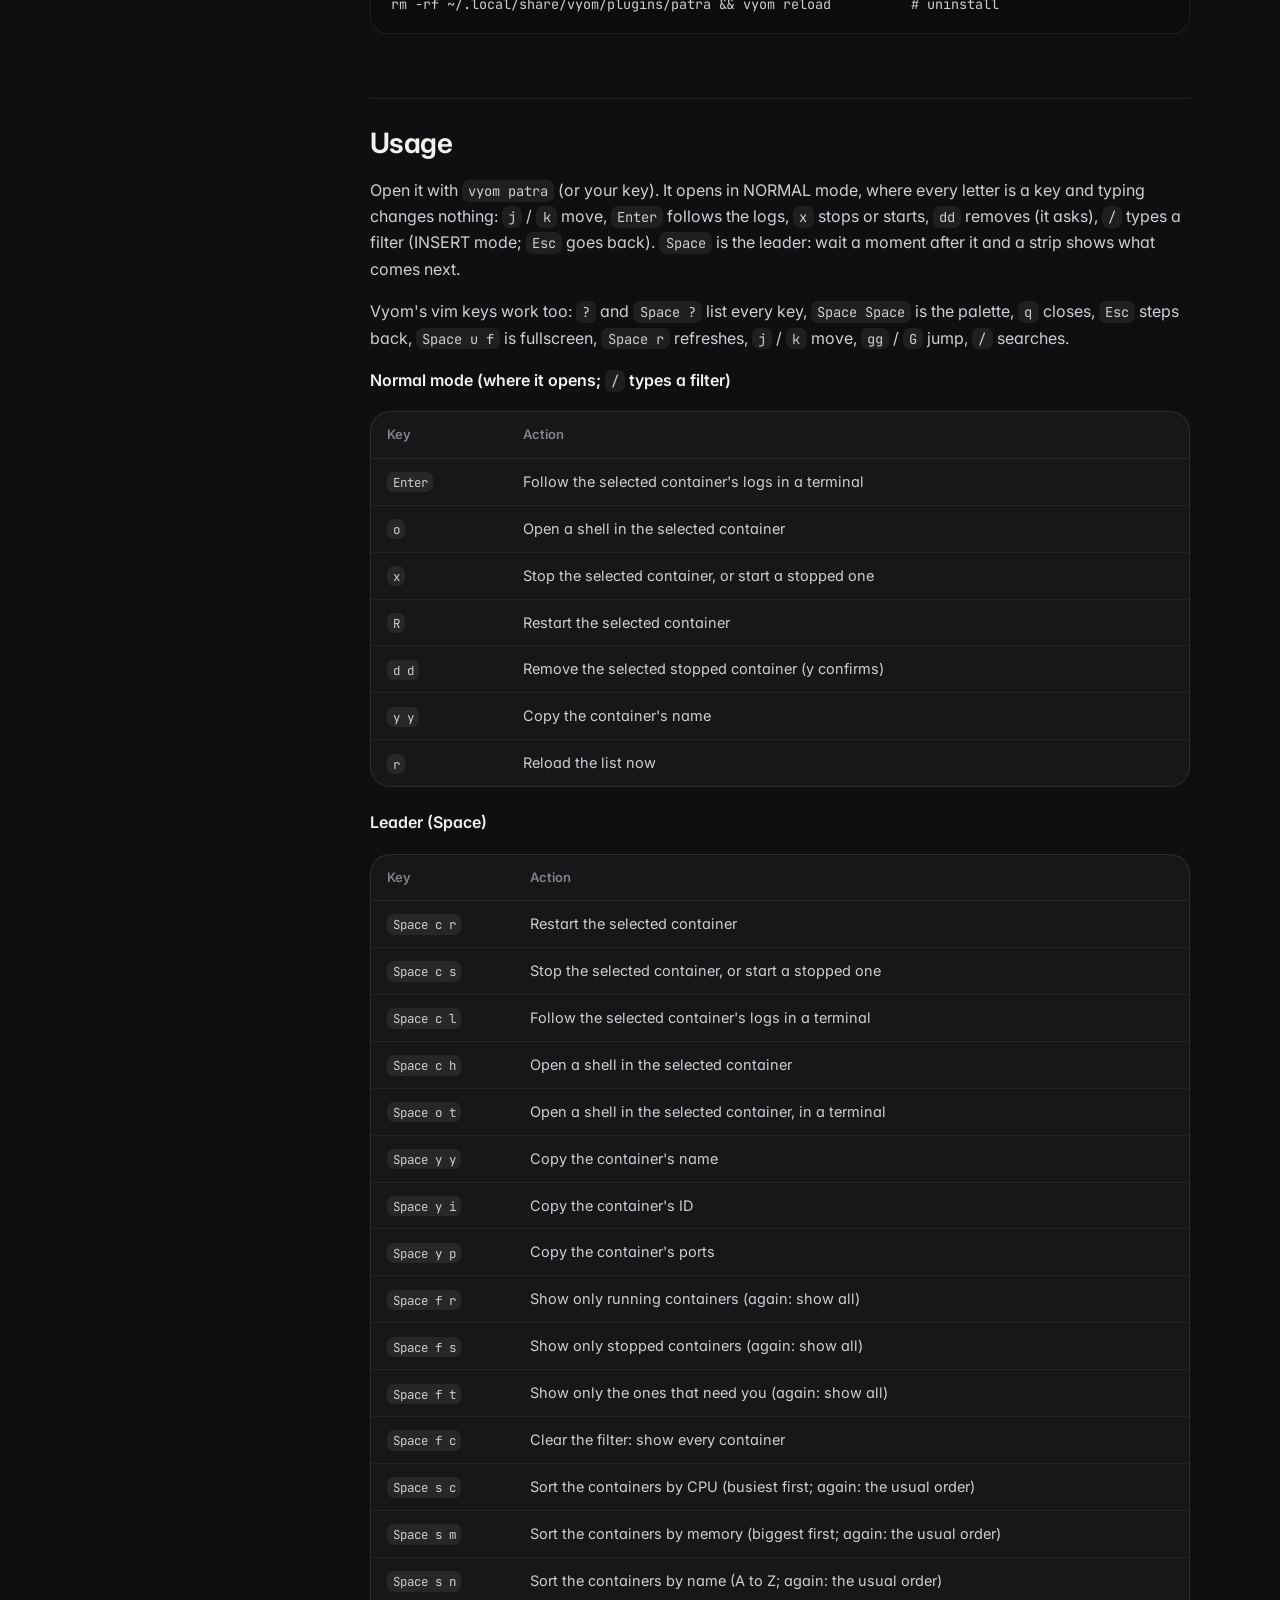
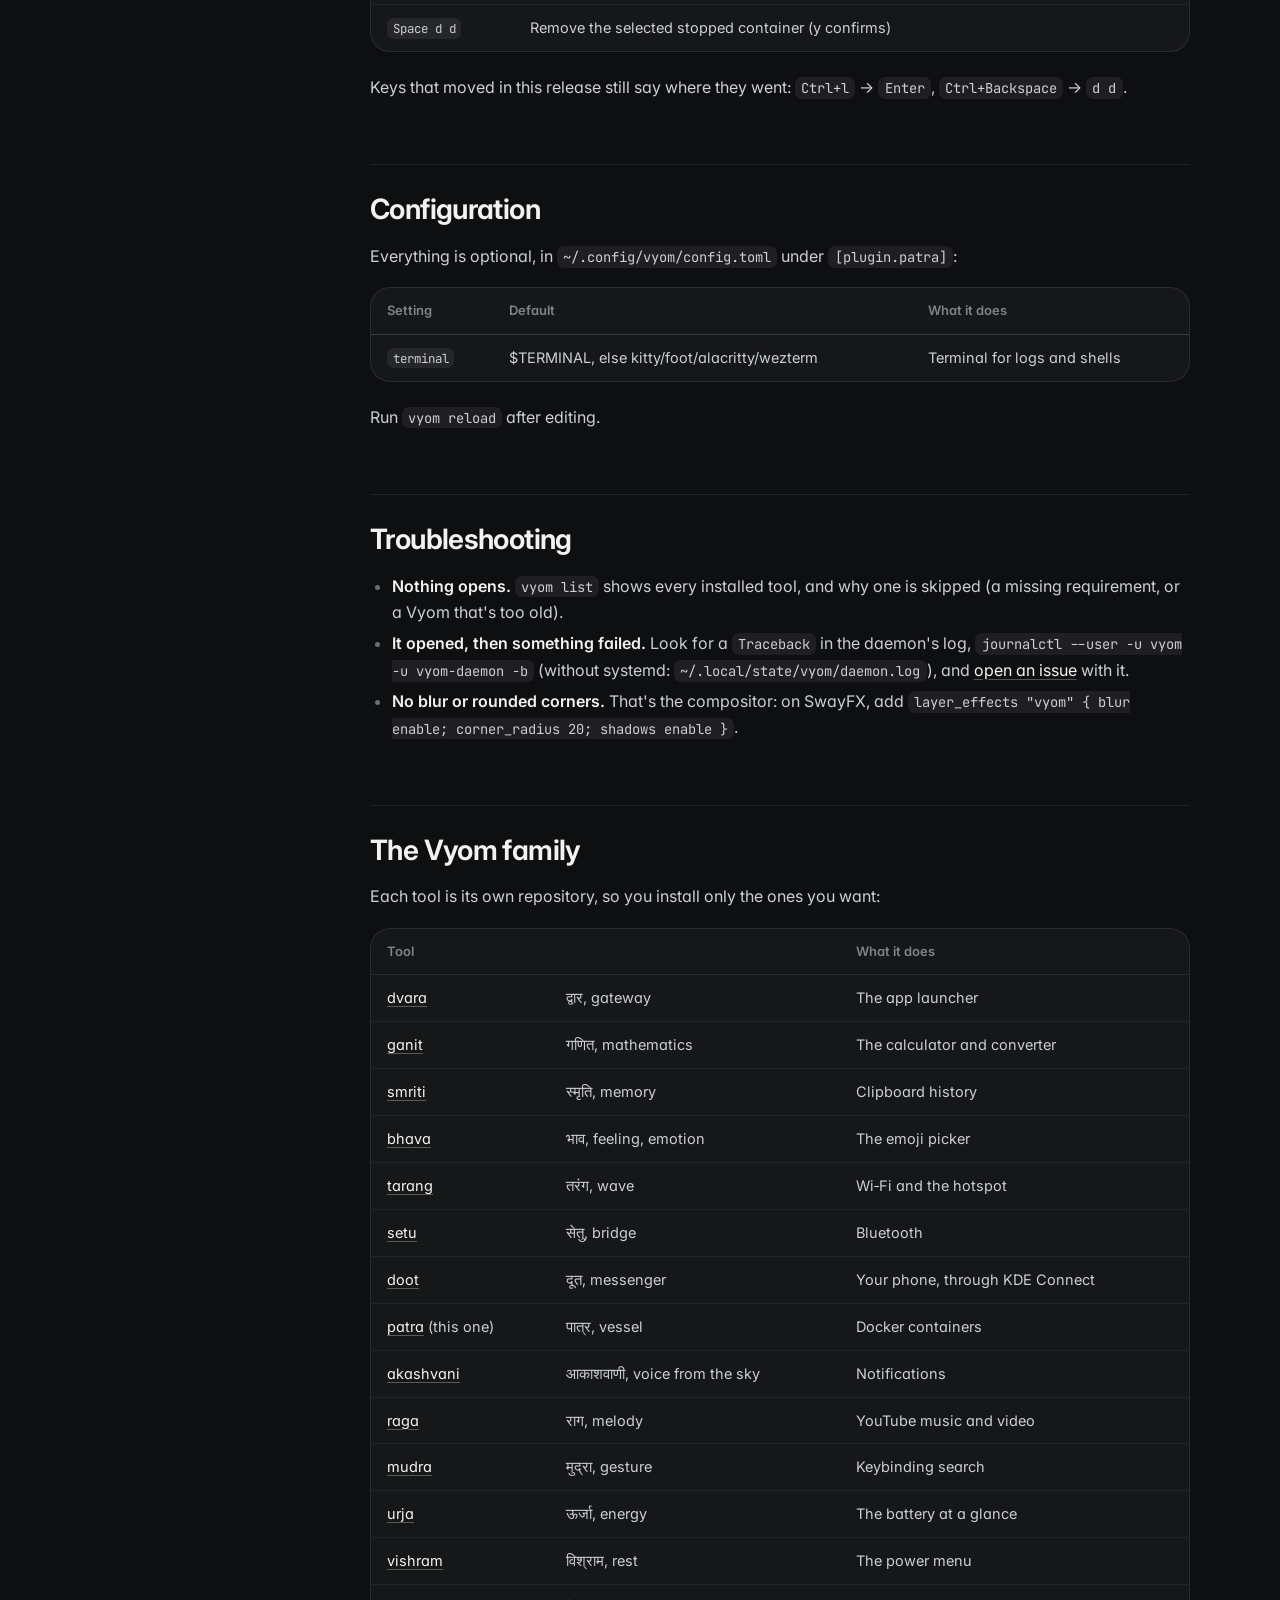
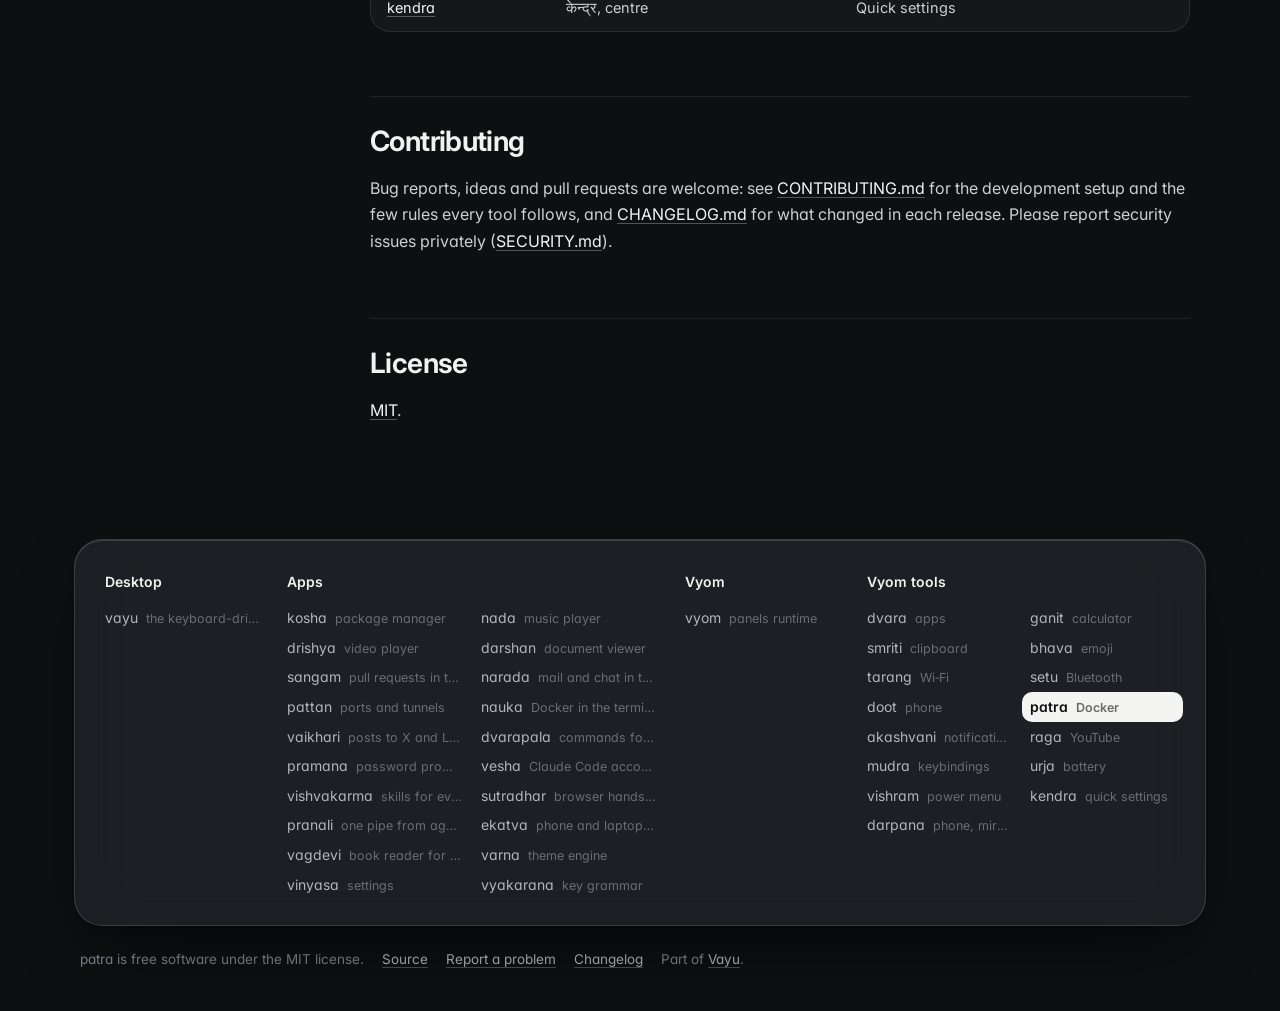
==== commit 43633687: "Website: pranali in the family list; build-site.py passes ruff Co-Authored-By: Claude Opus 5.5 <nore" ====
--- a/docs/index.html
+++ b/docs/index.html
@@ -73,7 +73,7 @@
 <h2 id="license"><a class="anchor" href="#license">#</a>License</h2>
 <p><a href="https://github.com/Theyashsawarkar/patra/blob/main/LICENSE">MIT</a>.</p>
 </article></div>
-<footer><div class="in glass"><div class=""><h4>Desktop</h4><div class="list"><a href="https://vayu.theyashsawarkar.dev/" class="">vayu <span>the keyboard-driven Wayland desktop</span></a></div></div><div class="g2"><h4>Apps</h4><div class="list"><a href="https://kosha.theyashsawarkar.dev/" class="">kosha <span>package manager</span></a><a href="https://nada.theyashsawarkar.dev/" class="">nada <span>music player</span></a><a href="https://drishya.theyashsawarkar.dev/" class="">drishya <span>video player</span></a><a href="https://darshan.theyashsawarkar.dev/" class="">darshan <span>document viewer</span></a><a href="https://sangam.theyashsawarkar.dev/" class="">sangam <span>pull requests in the terminal</span></a><a href="https://narada.theyashsawarkar.dev/" class="">narada <span>mail and chat in the terminal</span></a><a href="https://pattan.theyashsawarkar.dev/" class="">pattan <span>ports and tunnels</span></a><a href="https://nauka.theyashsawarkar.dev/" class="">nauka <span>Docker in the terminal</span></a><a href="https://vaikhari.theyashsawarkar.dev/" class="">vaikhari <span>posts to X and LinkedIn</span></a><a href="https://dvarapala.theyashsawarkar.dev/" class="">dvarapala <span>commands for AI agents, approved</span></a><a href="https://pramana.theyashsawarkar.dev/" class="">pramana <span>password prompts</span></a><a href="https://vesha.theyashsawarkar.dev/" class="">vesha <span>Claude Code accounts</span></a><a href="https://vishvakarma.theyashsawarkar.dev/" class="">vishvakarma <span>skills for every AI agent</span></a><a href="https://sutradhar.theyashsawarkar.dev/" class="">sutradhar <span>browser hands for AI agents</span></a><a href="https://ekatva.theyashsawarkar.dev/" class="">ekatva <span>phone and laptop, linked</span></a><a href="https://vagdevi.theyashsawarkar.dev/" class="">vagdevi <span>book reader for Android</span></a><a href="https://varna.theyashsawarkar.dev/" class="">varna <span>theme engine</span></a><a href="https://vinyasa.theyashsawarkar.dev/" class="">vinyasa <span>settings</span></a><a href="https://vyakarana.theyashsawarkar.dev/" class="">vyakarana <span>key grammar</span></a></div></div><div class=""><h4>Vyom</h4><div class="list"><a href="https://vyom.theyashsawarkar.dev/" class="">vyom <span>panels runtime</span></a></div></div><div class="g2"><h4>Vyom tools</h4><div class="list"><a href="https://dvara.theyashsawarkar.dev/" class="">dvara <span>apps</span></a><a href="https://ganit.theyashsawarkar.dev/" class="">ganit <span>calculator</span></a><a href="https://smriti.theyashsawarkar.dev/" class="">smriti <span>clipboard</span></a><a href="https://bhava.theyashsawarkar.dev/" class="">bhava <span>emoji</span></a><a href="https://tarang.theyashsawarkar.dev/" class="">tarang <span>Wi‑Fi</span></a><a href="https://setu.theyashsawarkar.dev/" class="">setu <span>Bluetooth</span></a><a href="https://doot.theyashsawarkar.dev/" class="">doot <span>phone</span></a><a href="https://patra.theyashsawarkar.dev/" class="me" aria-current="page">patra <span>Docker</span></a><a href="https://akashvani.theyashsawarkar.dev/" class="">akashvani <span>notifications</span></a><a href="https://raga.theyashsawarkar.dev/" class="">raga <span>YouTube</span></a><a href="https://mudra.theyashsawarkar.dev/" class="">mudra <span>keybindings</span></a><a href="https://urja.theyashsawarkar.dev/" class="">urja <span>battery</span></a><a href="https://vishram.theyashsawarkar.dev/" class="">vishram <span>power menu</span></a><a href="https://kendra.theyashsawarkar.dev/" class="">kendra <span>quick settings</span></a><a href="https://darpana.theyashsawarkar.dev/" class="">darpana <span>phone, mirrored</span></a></div></div></div>
+<footer><div class="in glass"><div class=""><h4>Desktop</h4><div class="list"><a href="https://vayu.theyashsawarkar.dev/" class="">vayu <span>the keyboard-driven Wayland desktop</span></a></div></div><div class="g2"><h4>Apps</h4><div class="list"><a href="https://kosha.theyashsawarkar.dev/" class="">kosha <span>package manager</span></a><a href="https://nada.theyashsawarkar.dev/" class="">nada <span>music player</span></a><a href="https://drishya.theyashsawarkar.dev/" class="">drishya <span>video player</span></a><a href="https://darshan.theyashsawarkar.dev/" class="">darshan <span>document viewer</span></a><a href="https://sangam.theyashsawarkar.dev/" class="">sangam <span>pull requests in the terminal</span></a><a href="https://narada.theyashsawarkar.dev/" class="">narada <span>mail and chat in the terminal</span></a><a href="https://pattan.theyashsawarkar.dev/" class="">pattan <span>ports and tunnels</span></a><a href="https://nauka.theyashsawarkar.dev/" class="">nauka <span>Docker in the terminal</span></a><a href="https://vaikhari.theyashsawarkar.dev/" class="">vaikhari <span>posts to X and LinkedIn</span></a><a href="https://dvarapala.theyashsawarkar.dev/" class="">dvarapala <span>commands for AI agents, approved</span></a><a href="https://pramana.theyashsawarkar.dev/" class="">pramana <span>password prompts</span></a><a href="https://vesha.theyashsawarkar.dev/" class="">vesha <span>Claude Code accounts</span></a><a href="https://vishvakarma.theyashsawarkar.dev/" class="">vishvakarma <span>skills for every AI agent</span></a><a href="https://sutradhar.theyashsawarkar.dev/" class="">sutradhar <span>browser hands for AI agents</span></a><a href="https://pranali.theyashsawarkar.dev/" class="">pranali <span>one pipe from agents to tools</span></a><a href="https://ekatva.theyashsawarkar.dev/" class="">ekatva <span>phone and laptop, linked</span></a><a href="https://vagdevi.theyashsawarkar.dev/" class="">vagdevi <span>book reader for Android</span></a><a href="https://varna.theyashsawarkar.dev/" class="">varna <span>theme engine</span></a><a href="https://vinyasa.theyashsawarkar.dev/" class="">vinyasa <span>settings</span></a><a href="https://vyakarana.theyashsawarkar.dev/" class="">vyakarana <span>key grammar</span></a></div></div><div class=""><h4>Vyom</h4><div class="list"><a href="https://vyom.theyashsawarkar.dev/" class="">vyom <span>panels runtime</span></a></div></div><div class="g2"><h4>Vyom tools</h4><div class="list"><a href="https://dvara.theyashsawarkar.dev/" class="">dvara <span>apps</span></a><a href="https://ganit.theyashsawarkar.dev/" class="">ganit <span>calculator</span></a><a href="https://smriti.theyashsawarkar.dev/" class="">smriti <span>clipboard</span></a><a href="https://bhava.theyashsawarkar.dev/" class="">bhava <span>emoji</span></a><a href="https://tarang.theyashsawarkar.dev/" class="">tarang <span>Wi‑Fi</span></a><a href="https://setu.theyashsawarkar.dev/" class="">setu <span>Bluetooth</span></a><a href="https://doot.theyashsawarkar.dev/" class="">doot <span>phone</span></a><a href="https://patra.theyashsawarkar.dev/" class="me" aria-current="page">patra <span>Docker</span></a><a href="https://akashvani.theyashsawarkar.dev/" class="">akashvani <span>notifications</span></a><a href="https://raga.theyashsawarkar.dev/" class="">raga <span>YouTube</span></a><a href="https://mudra.theyashsawarkar.dev/" class="">mudra <span>keybindings</span></a><a href="https://urja.theyashsawarkar.dev/" class="">urja <span>battery</span></a><a href="https://vishram.theyashsawarkar.dev/" class="">vishram <span>power menu</span></a><a href="https://kendra.theyashsawarkar.dev/" class="">kendra <span>quick settings</span></a><a href="https://darpana.theyashsawarkar.dev/" class="">darpana <span>phone, mirrored</span></a></div></div></div>
 <div class="bottom"><span>patra is free software under the MIT license.</span><a href="https://github.com/Theyashsawarkar/patra">Source</a><a href="https://github.com/Theyashsawarkar/patra/issues">Report a problem</a><a href="changelog.html">Changelog</a><span>Part of <a href="https://vayu.theyashsawarkar.dev/">Vayu</a>.</span></div></footer>
 <script>
 document.querySelectorAll('pre.code').forEach(p=>{const b=document.createElement('button');b.className='copy';b.type='button';b.textContent='Copy';
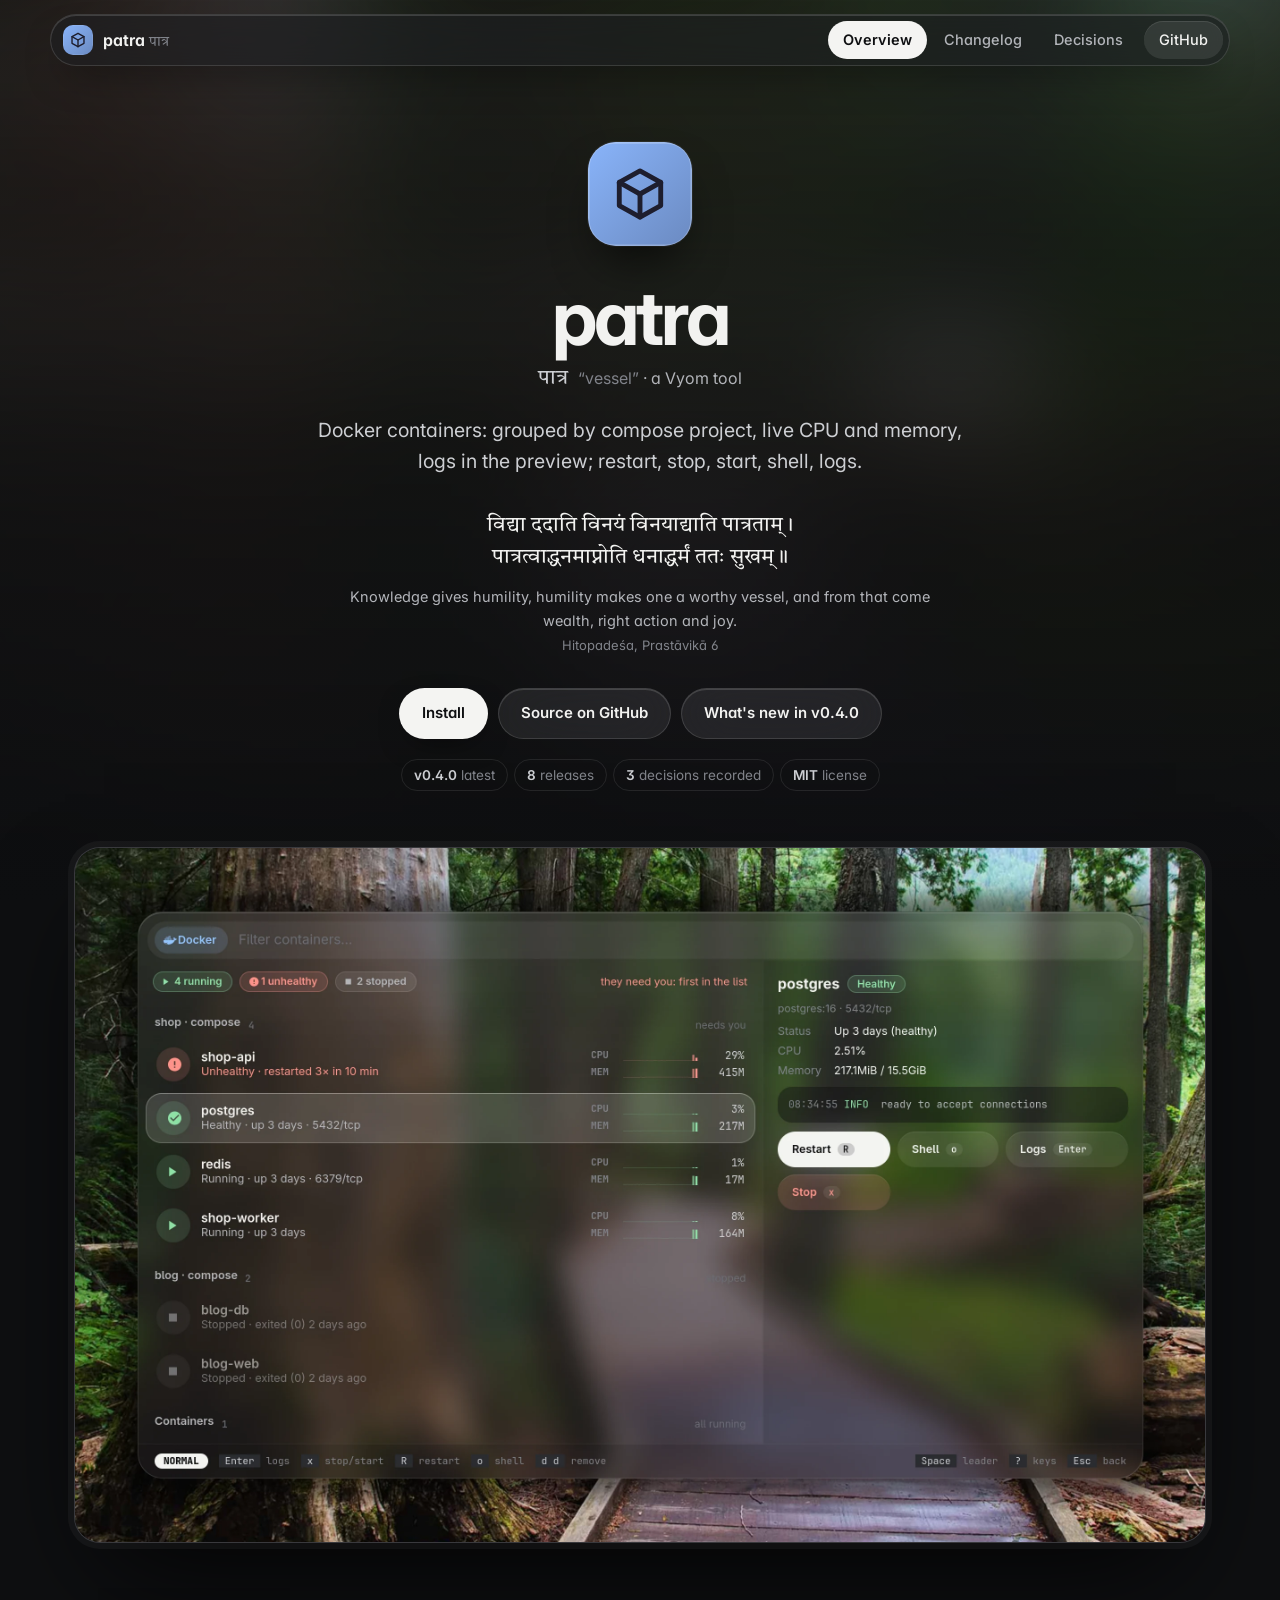
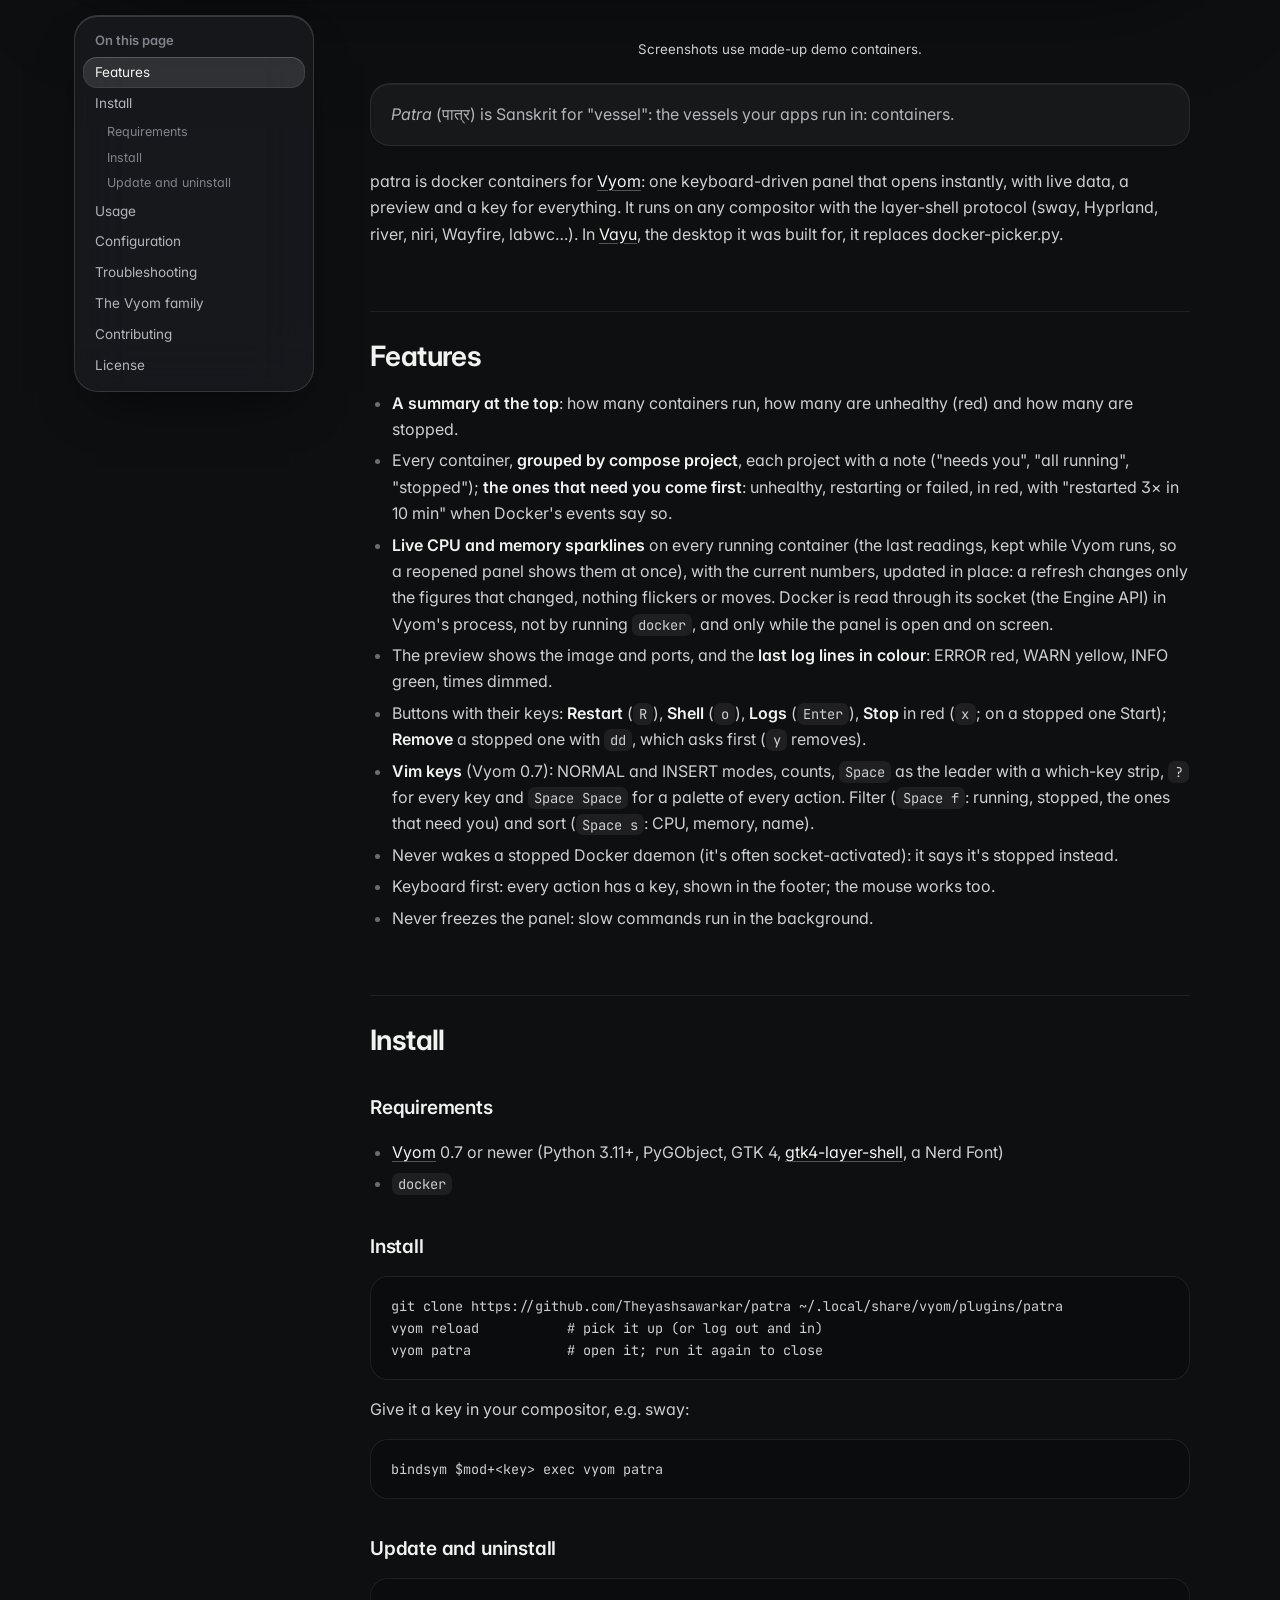
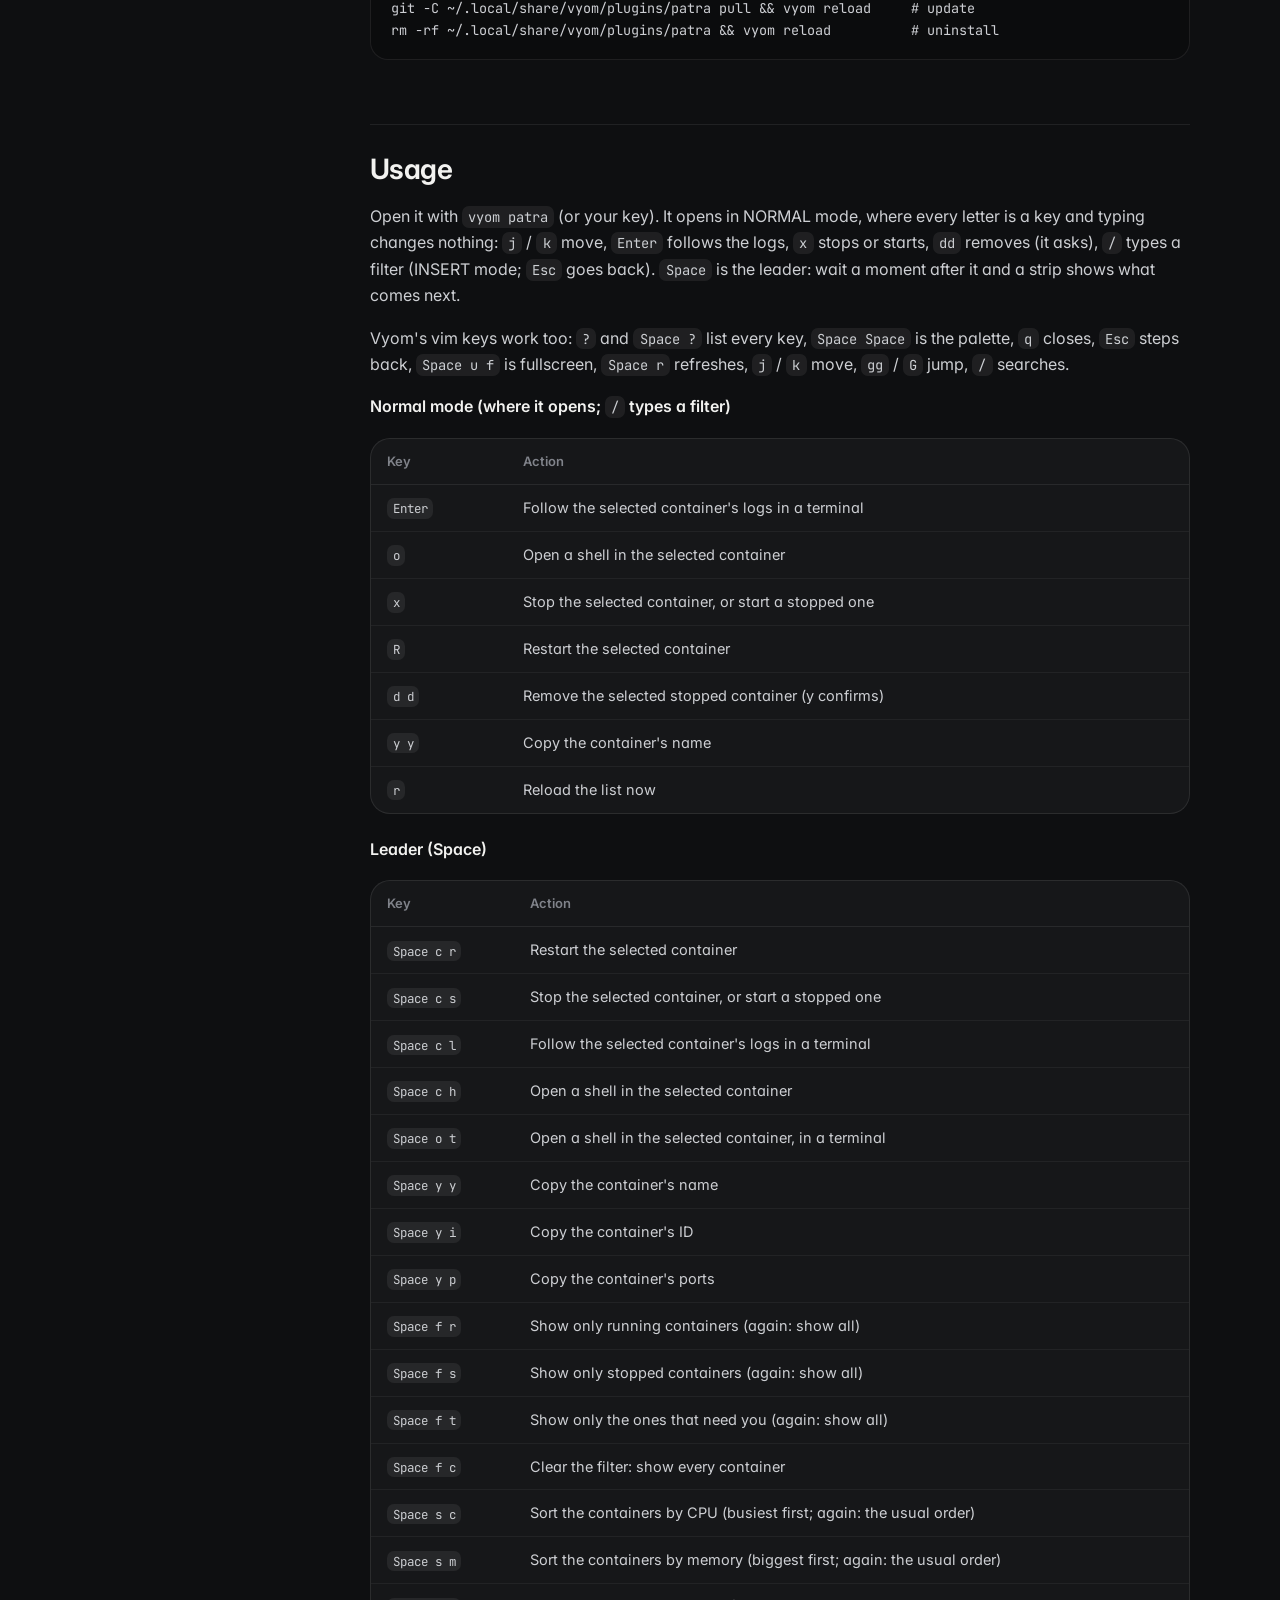
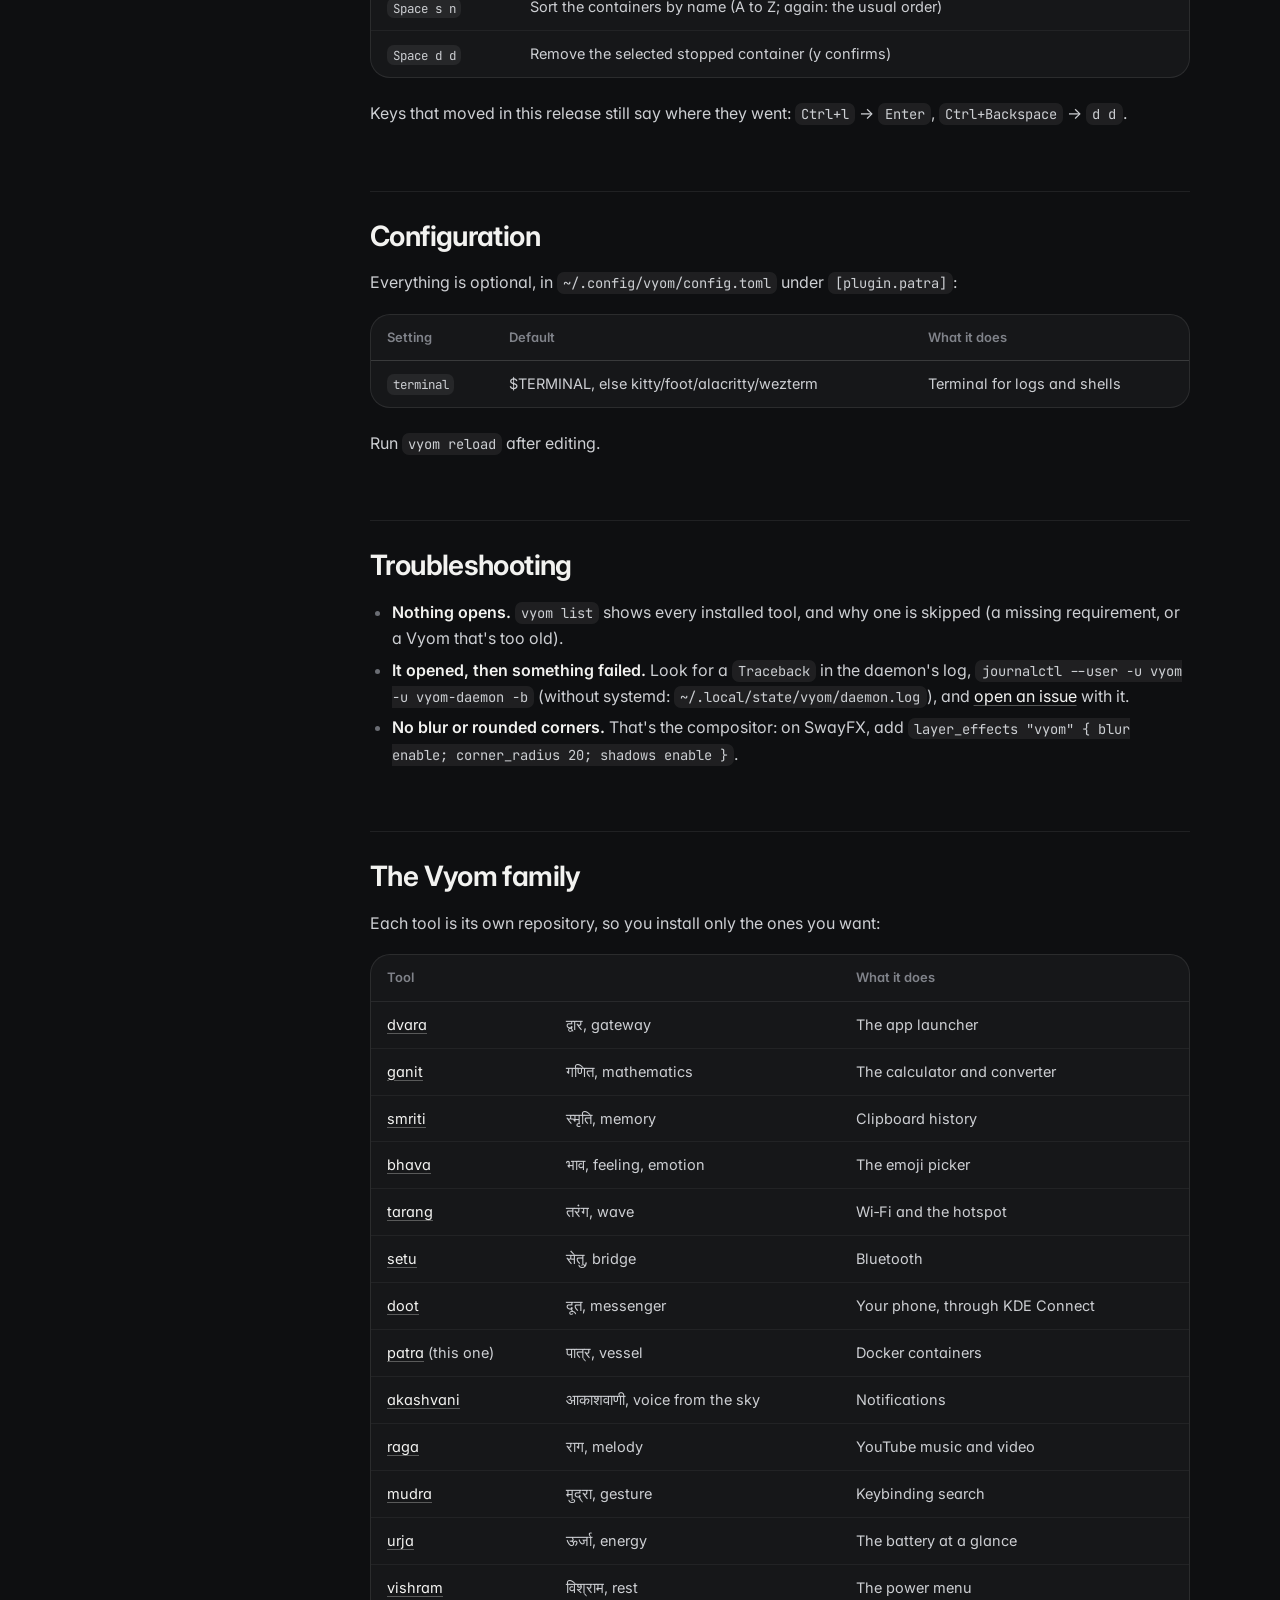
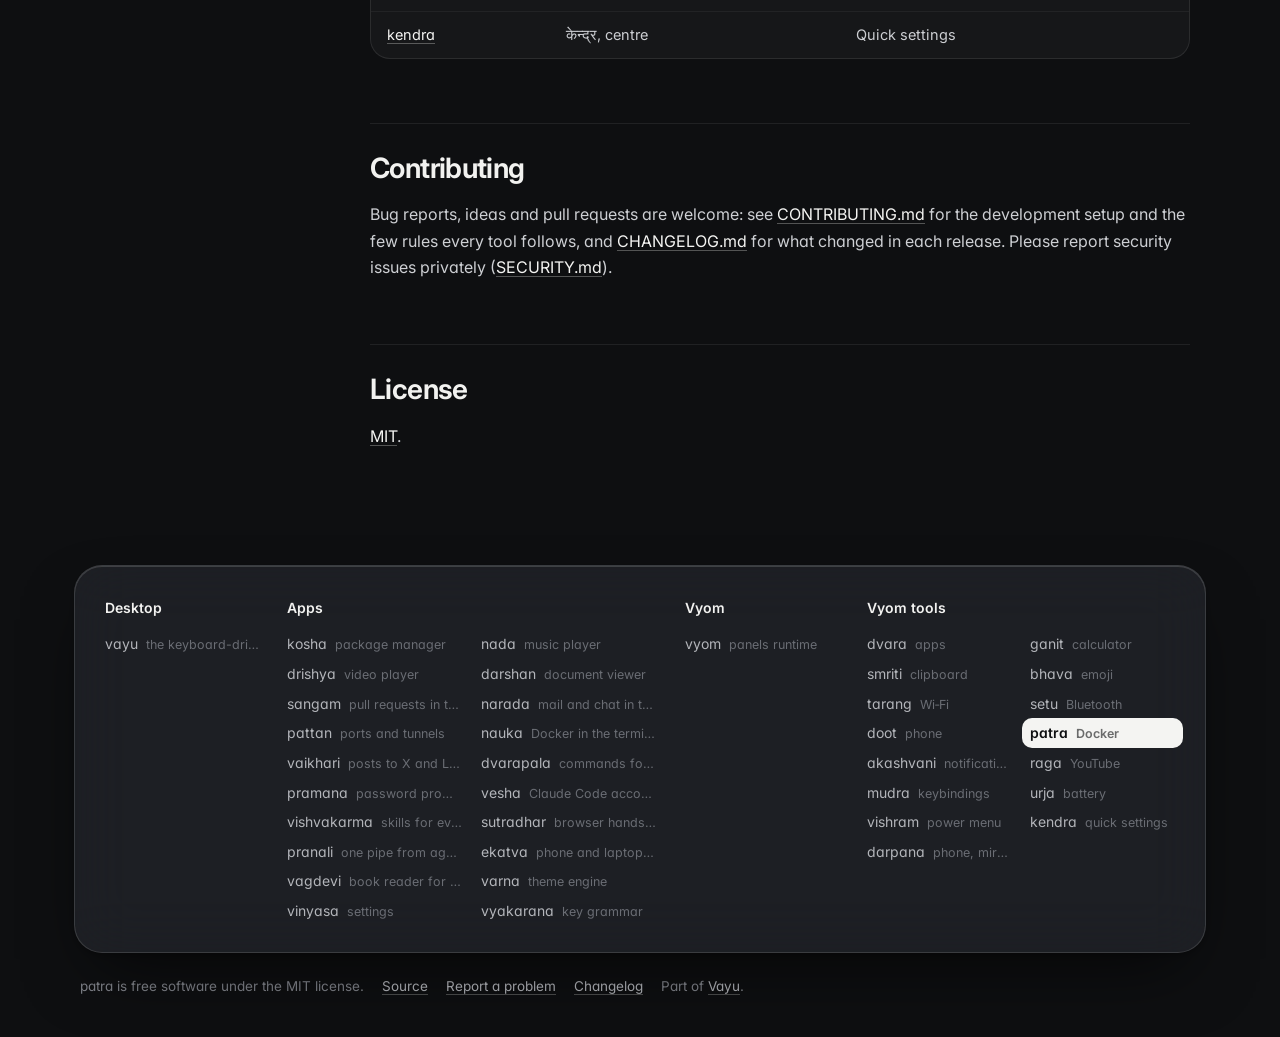
==== commit 2284070e: "Update the panel in place: no more flicker on the right Vyom's live refresh (live = 3) re-ran search" ====
--- a/docs/index.html
+++ b/docs/index.html
@@ -36,7 +36,7 @@
 <blockquote><p><em>Patra</em> (पात्र) is Sanskrit for "vessel": the vessels your apps run in: containers.</p></blockquote>
 <p>patra is docker containers for <a href="https://github.com/Theyashsawarkar/vyom">Vyom</a>: one keyboard-driven panel that opens instantly, with live data, a preview and a key for everything. It runs on any compositor with the layer-shell protocol (sway, Hyprland, river, niri, Wayfire, labwc…). In <a href="https://github.com/Theyashsawarkar/vayu">Vayu</a>, the desktop it was built for, it replaces docker-picker.py.</p>
 <h2 id="features"><a class="anchor" href="#features">#</a>Features</h2>
-<ul><li><strong>A summary at the top</strong>: how many containers run, how many are unhealthy (red) and how many are stopped.</li><li>Every container, <strong>grouped by compose project</strong>, each project with a note ("needs you", "all running", "stopped"); <strong>the ones that need you come first</strong>: unhealthy, restarting or failed, in red, with "restarted 3× in 10 min" when Docker's events say so.</li><li><strong>Live CPU and memory sparklines</strong> on every running container (the last readings, kept while Vyom runs, so a reopened panel shows them at once), with the current numbers. Docker is read through its socket (the Engine API) in Vyom's process, not by running <code>docker</code>, and only while the panel is open.</li><li>The preview shows the image and ports, and the <strong>last log lines in colour</strong>: ERROR red, WARN yellow, INFO green, times dimmed.</li><li>Buttons with their keys: <strong>Restart</strong> (<code>R</code>), <strong>Shell</strong> (<code>o</code>), <strong>Logs</strong> (<code>Enter</code>), <strong>Stop</strong> in red (<code>x</code>; on a stopped one Start); <strong>Remove</strong> a stopped one with <code>dd</code>, which asks first (<code>y</code> removes).</li><li><strong>Vim keys</strong> (Vyom 0.7): NORMAL and INSERT modes, counts, <code>Space</code> as the leader with a which-key strip, <code>?</code> for every key and <code>Space Space</code> for a palette of every action. Filter (<code>Space f</code>: running, stopped, the ones that need you) and sort (<code>Space s</code>: CPU, memory, name).</li><li>Never wakes a stopped Docker daemon (it's often socket-activated): it says it's stopped instead.</li><li>Keyboard first: every action has a key, shown in the footer; the mouse works too.</li><li>Never freezes the panel: slow commands run in the background.</li></ul>
+<ul><li><strong>A summary at the top</strong>: how many containers run, how many are unhealthy (red) and how many are stopped.</li><li>Every container, <strong>grouped by compose project</strong>, each project with a note ("needs you", "all running", "stopped"); <strong>the ones that need you come first</strong>: unhealthy, restarting or failed, in red, with "restarted 3× in 10 min" when Docker's events say so.</li><li><strong>Live CPU and memory sparklines</strong> on every running container (the last readings, kept while Vyom runs, so a reopened panel shows them at once), with the current numbers, updated in place: a refresh changes only the figures that changed, nothing flickers or moves. Docker is read through its socket (the Engine API) in Vyom's process, not by running <code>docker</code>, and only while the panel is open and on screen.</li><li>The preview shows the image and ports, and the <strong>last log lines in colour</strong>: ERROR red, WARN yellow, INFO green, times dimmed.</li><li>Buttons with their keys: <strong>Restart</strong> (<code>R</code>), <strong>Shell</strong> (<code>o</code>), <strong>Logs</strong> (<code>Enter</code>), <strong>Stop</strong> in red (<code>x</code>; on a stopped one Start); <strong>Remove</strong> a stopped one with <code>dd</code>, which asks first (<code>y</code> removes).</li><li><strong>Vim keys</strong> (Vyom 0.7): NORMAL and INSERT modes, counts, <code>Space</code> as the leader with a which-key strip, <code>?</code> for every key and <code>Space Space</code> for a palette of every action. Filter (<code>Space f</code>: running, stopped, the ones that need you) and sort (<code>Space s</code>: CPU, memory, name).</li><li>Never wakes a stopped Docker daemon (it's often socket-activated): it says it's stopped instead.</li><li>Keyboard first: every action has a key, shown in the footer; the mouse works too.</li><li>Never freezes the panel: slow commands run in the background.</li></ul>
 <h2 id="install"><a class="anchor" href="#install">#</a>Install</h2>
 <h3 id="requirements"><a class="anchor" href="#requirements">#</a>Requirements</h3>
 <ul><li><a href="https://github.com/Theyashsawarkar/vyom">Vyom</a> 0.7 or newer (Python 3.11+, PyGObject, GTK 4, <a href="https://github.com/wmww/gtk4-layer-shell">gtk4-layer-shell</a>, a Nerd Font)</li><li><code>docker</code></li></ul>
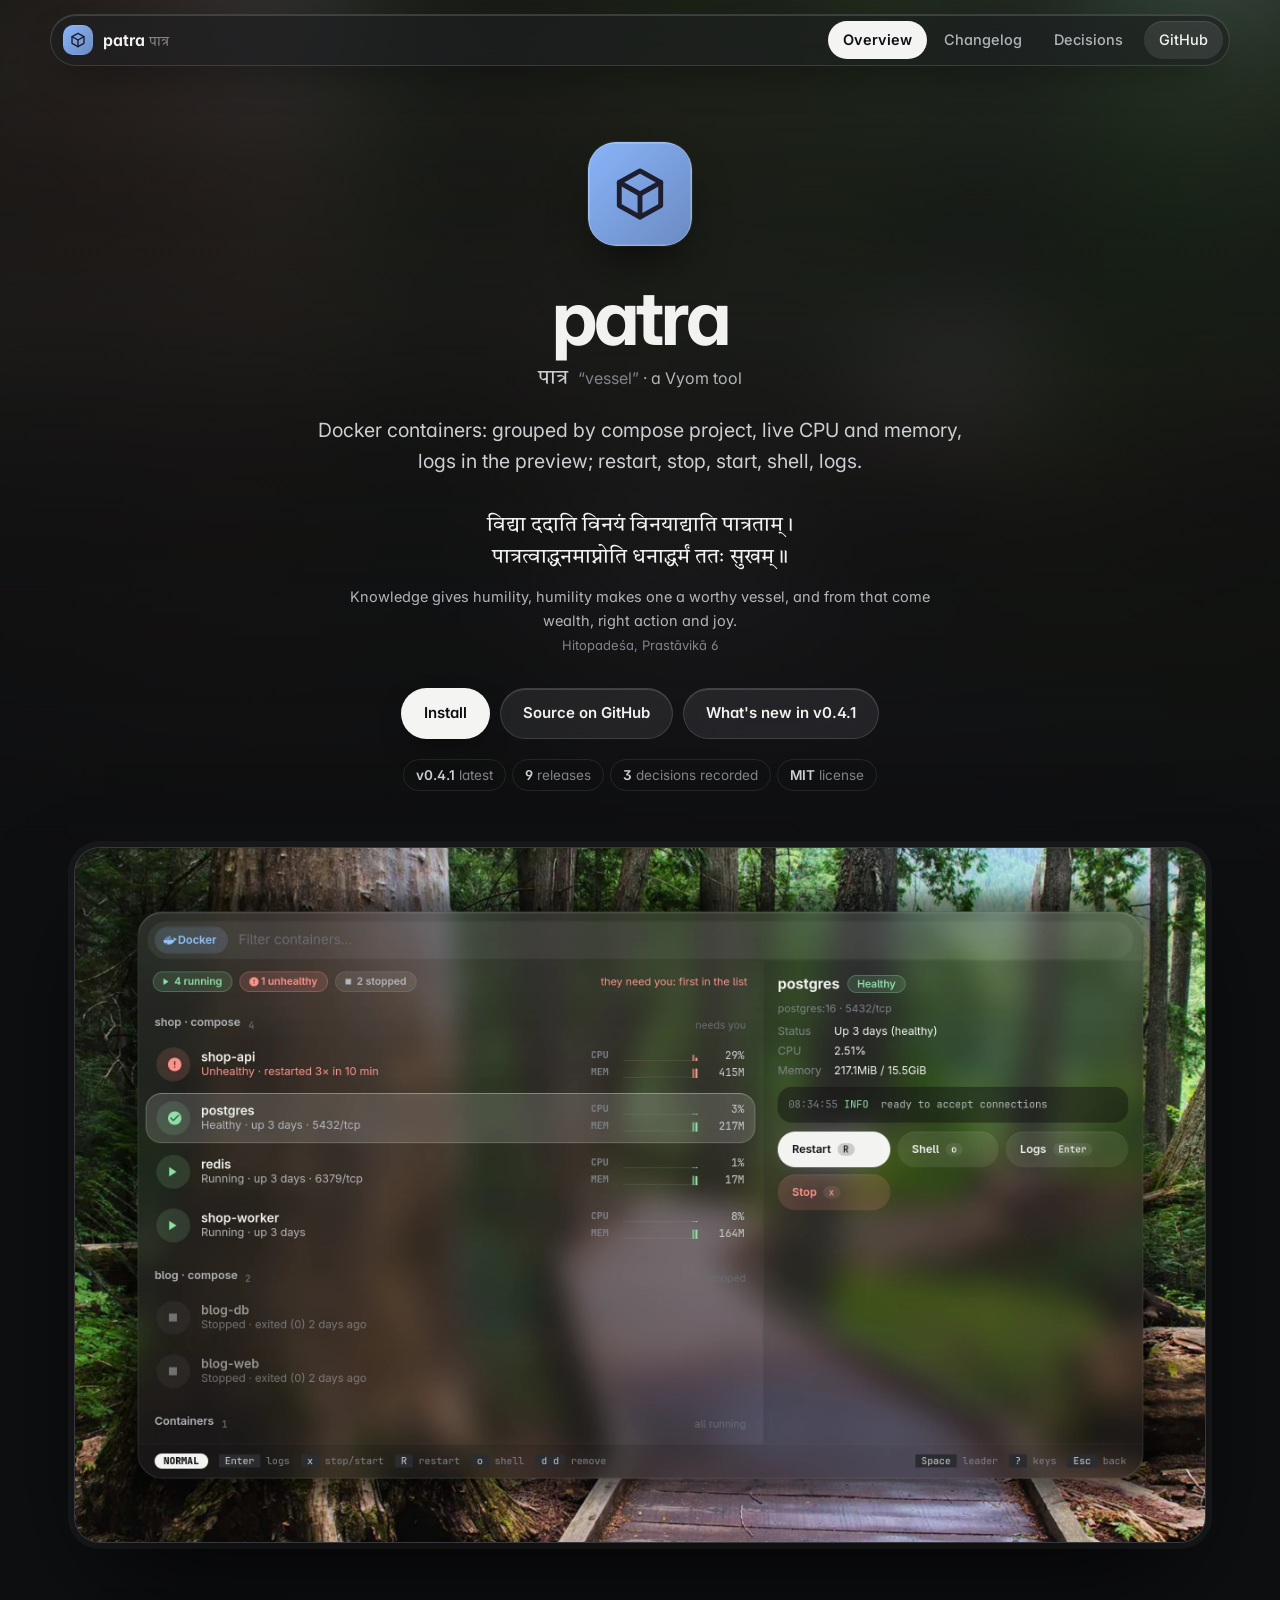
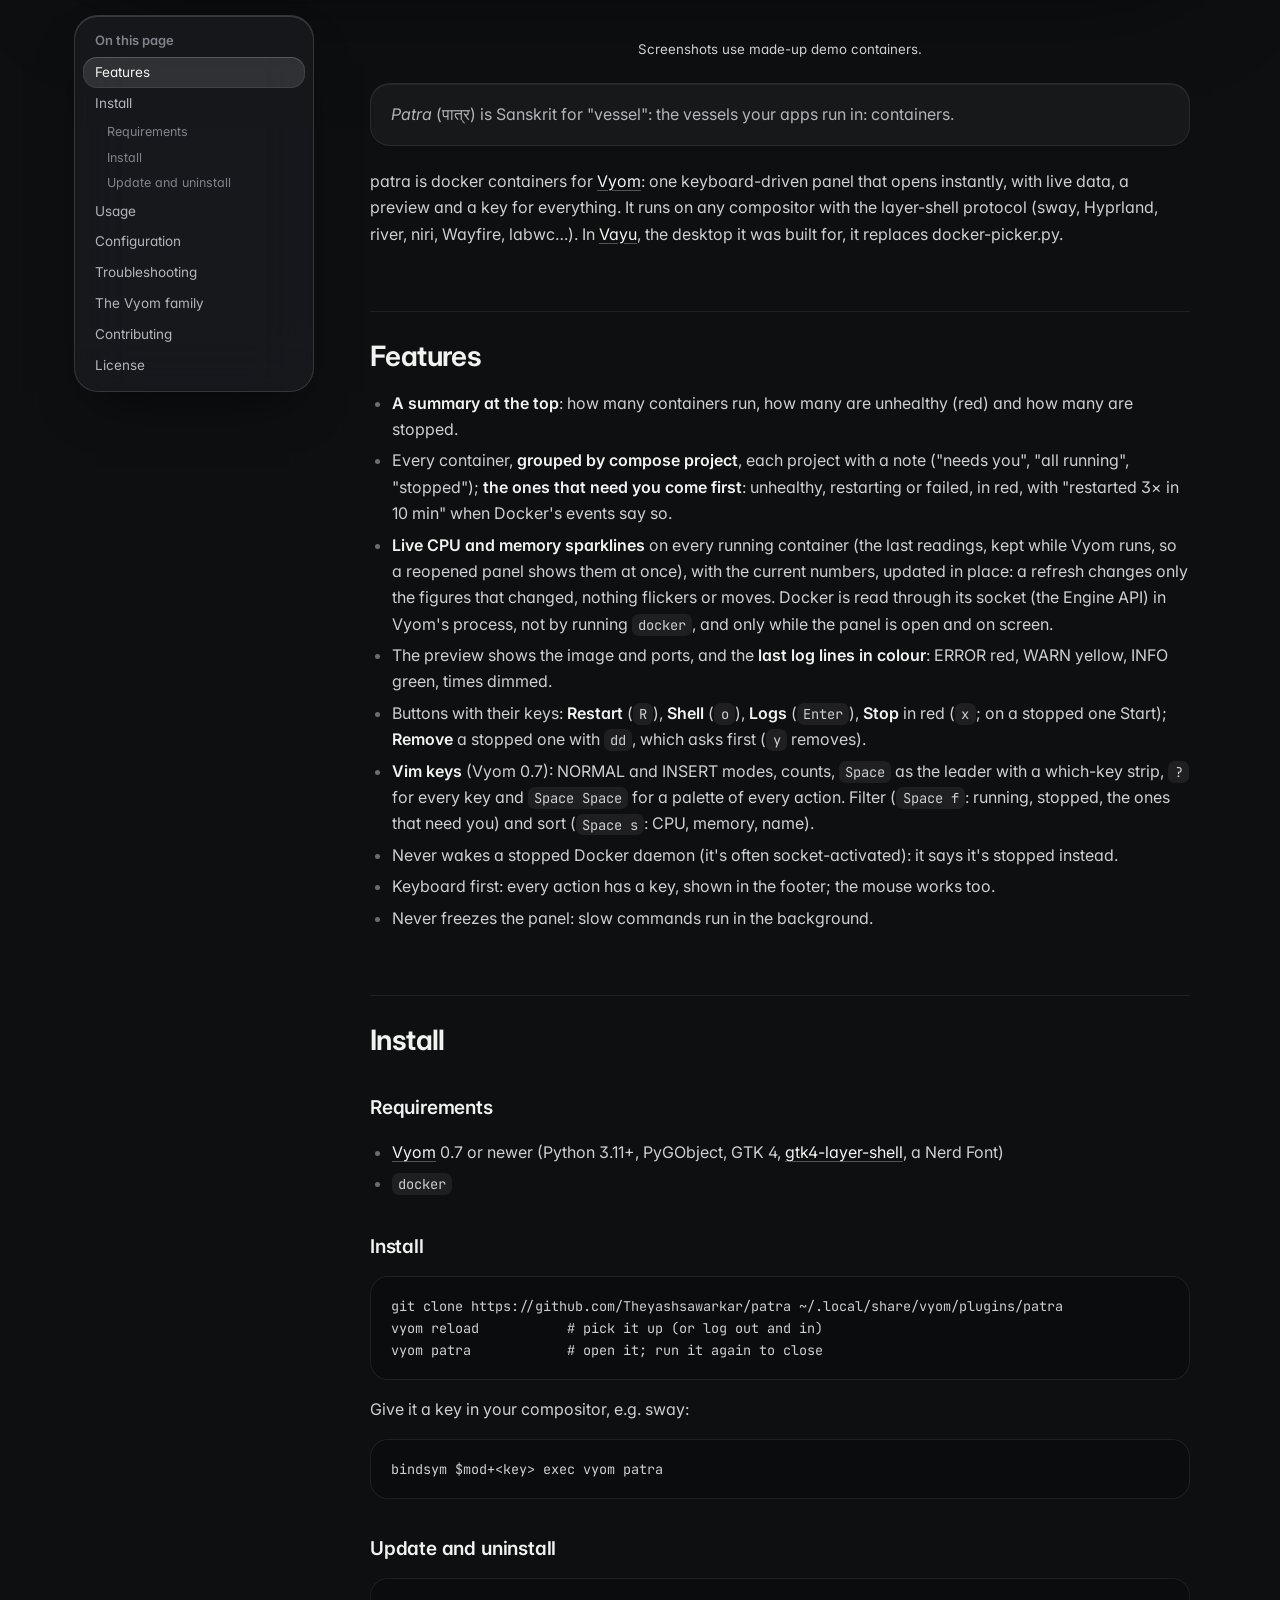
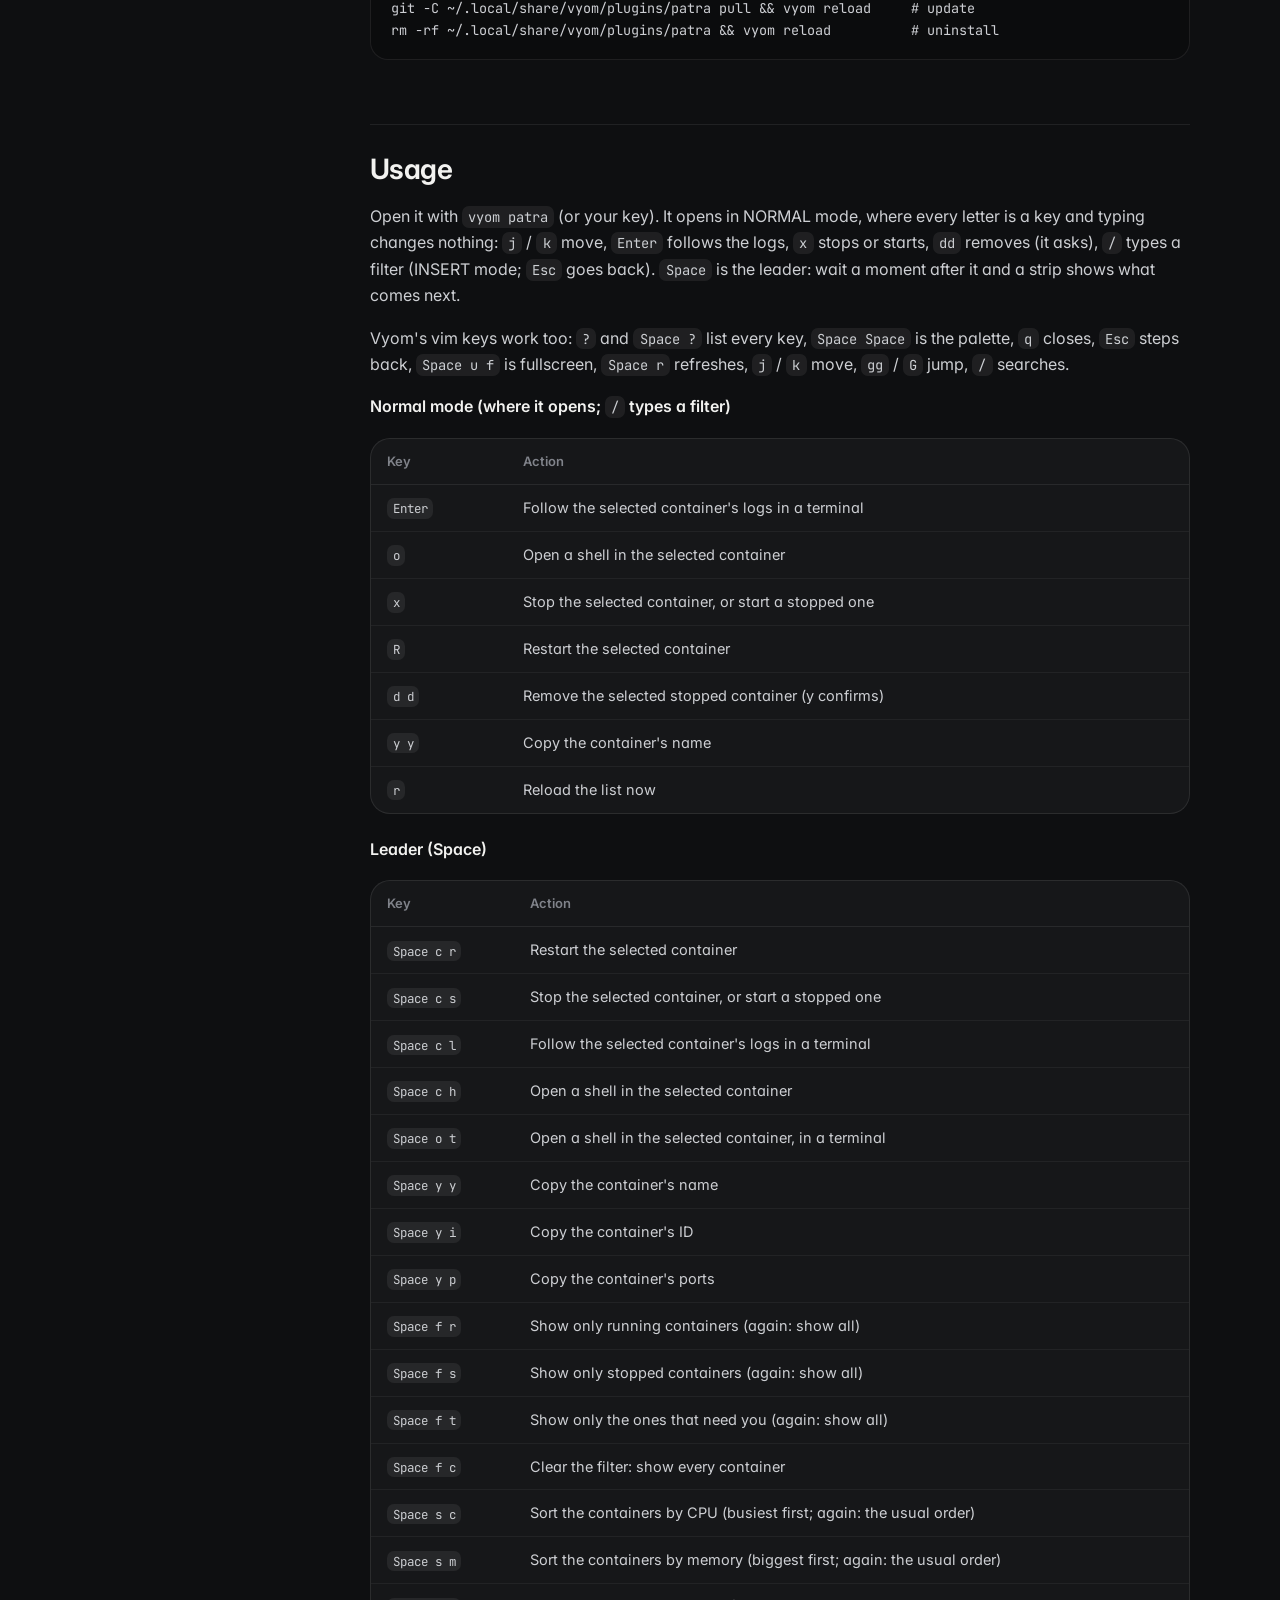
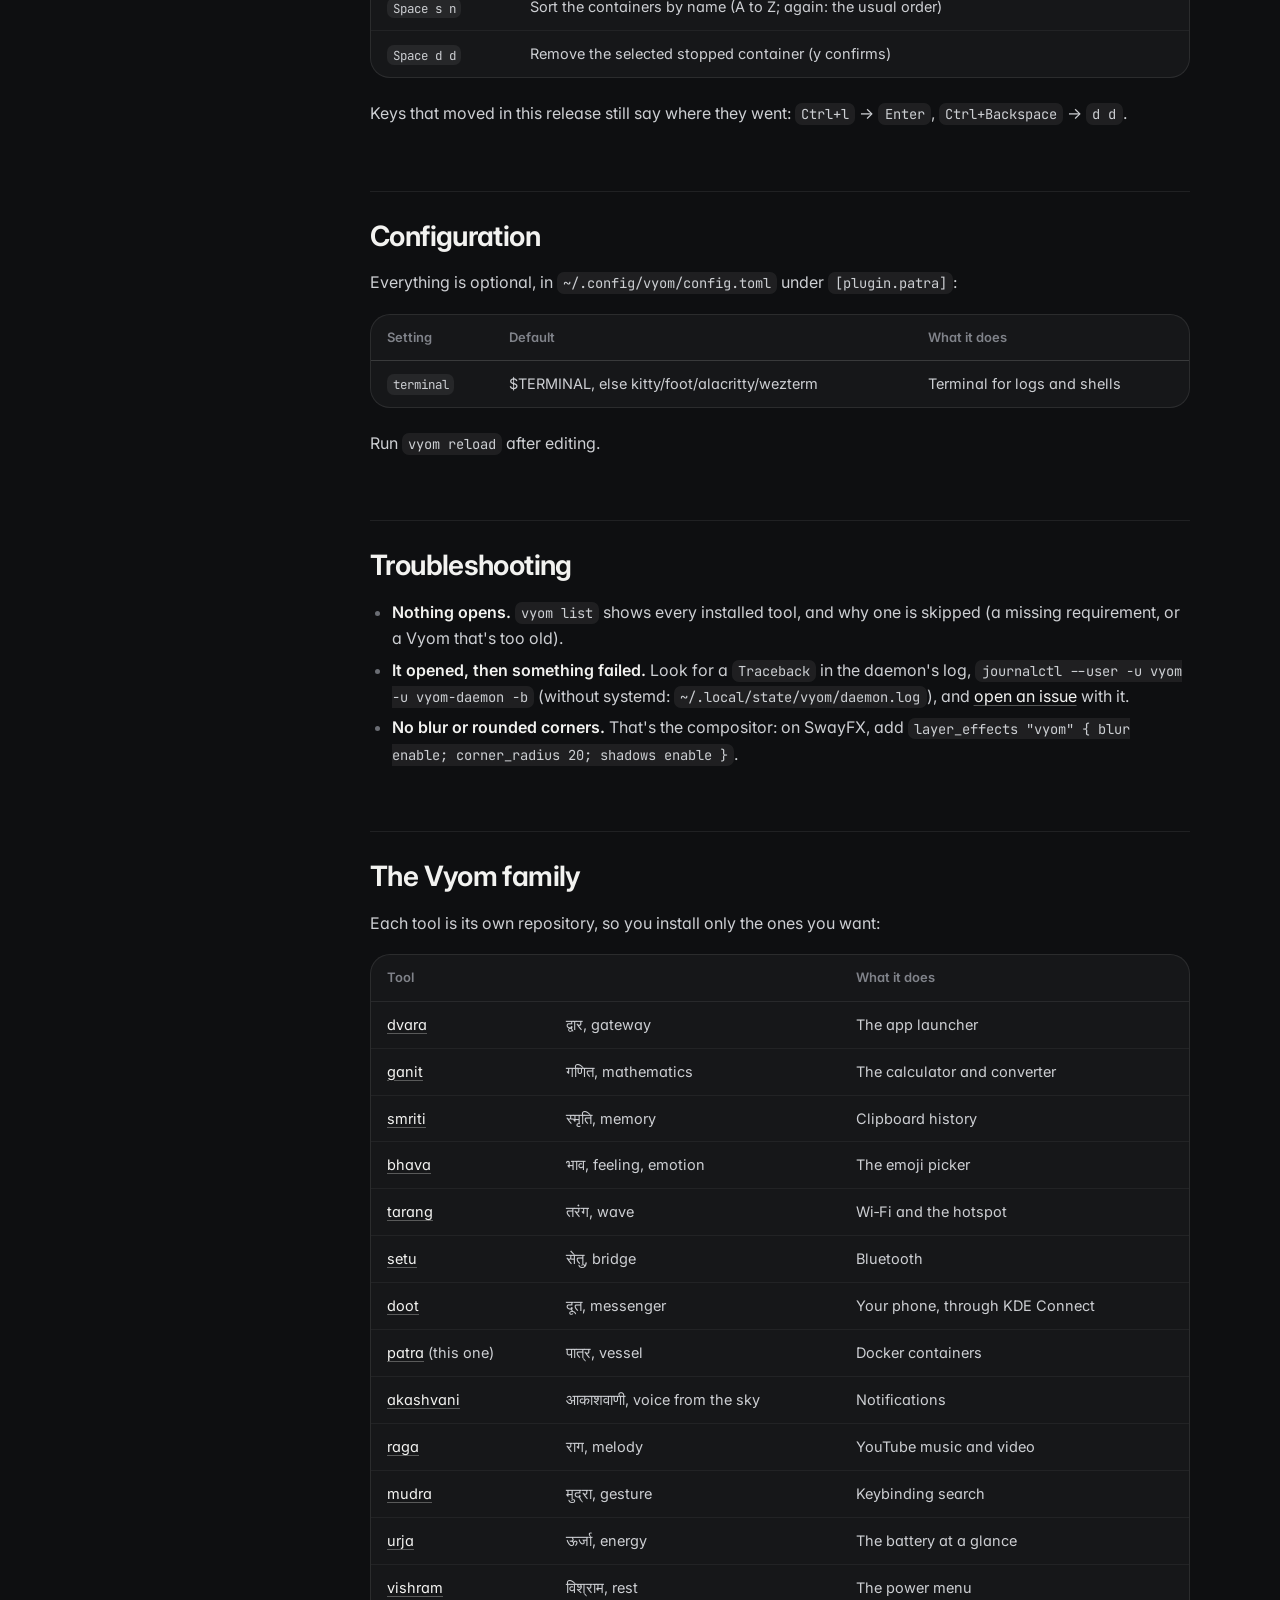
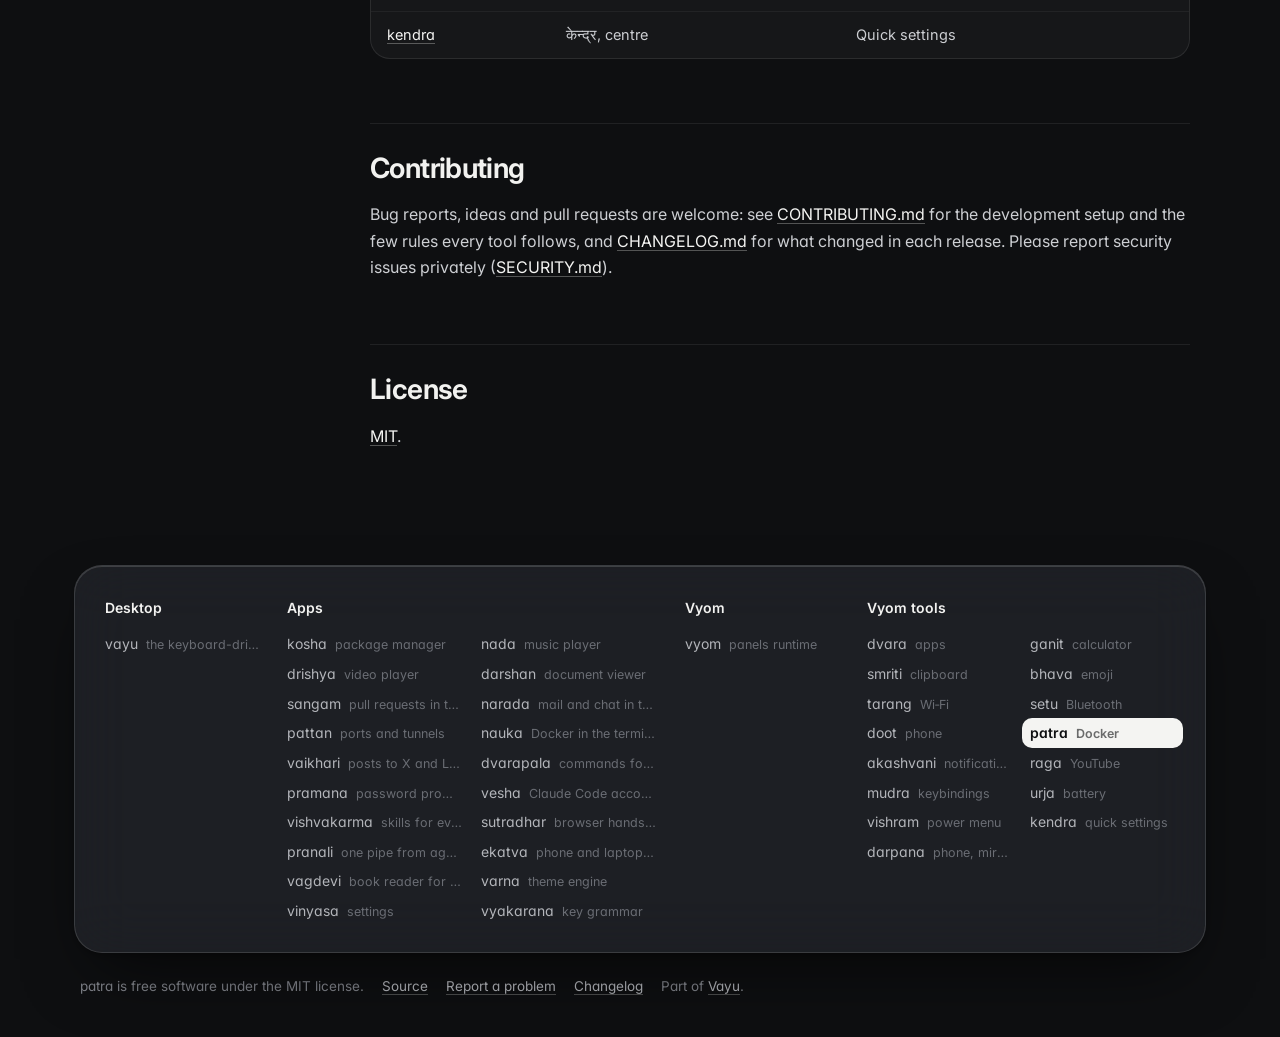
==== commit 13b49e93: "v0.4.1 Co-Authored-By: Claude Opus 5.5 <noreply@anthropic.com>" ====
--- a/docs/index.html
+++ b/docs/index.html
@@ -26,8 +26,8 @@
 <div class="sa"><b lang="sa">पात्र</b> <i>“vessel”</i> · a Vyom tool</div>
 <p class="lead">Docker containers: grouped by compose project, live CPU and memory, logs in the preview; restart, stop, start, shell, logs.</p>
 <figure class="shloka"><p lang="sa">विद्या ददाति विनयं विनयाद्याति पात्रताम् ।<br>पात्रत्वाद्धनमाप्नोति धनाद्धर्मं ततः सुखम् ॥</p><figcaption>Knowledge gives humility, humility makes one a worthy vessel, and from that come wealth, right action and joy. <cite>Hitopadeśa, Prastāvikā 6</cite></figcaption></figure>
-<div class="cta"><a class="btn primary" href="#install">Install</a><a class="btn" href="https://github.com/Theyashsawarkar/patra">Source on GitHub</a><a class="btn" href="changelog.html">What's new in v0.4.0</a></div>
-<div class="meta"><span><b>v0.4.0</b> latest</span><span><b>8</b> releases</span><span><b>3</b> decisions recorded</span><span><b>MIT</b> license</span></div>
+<div class="cta"><a class="btn primary" href="#install">Install</a><a class="btn" href="https://github.com/Theyashsawarkar/patra">Source on GitHub</a><a class="btn" href="changelog.html">What's new in v0.4.1</a></div>
+<div class="meta"><span><b>v0.4.1</b> latest</span><span><b>9</b> releases</span><span><b>3</b> decisions recorded</span><span><b>MIT</b> license</span></div>
 </header>
 <figure class="shot"><img src="assets/screenshots/patra.webp" alt="patra: containers grouped by compose project with live CPU and memory, and the picked one's details with Restart, Stop and Shell" fetchpriority="high"></figure>
 <div class="wrap"><aside class="toc"><b>On this page</b><a class="l2" href="#features">Features</a><a class="l2" href="#install">Install</a><a class="l3" href="#requirements">Requirements</a><a class="l3" href="#install">Install</a><a class="l3" href="#update-and-uninstall">Update and uninstall</a><a class="l2" href="#usage">Usage</a><a class="l2" href="#configuration">Configuration</a><a class="l2" href="#troubleshooting">Troubleshooting</a><a class="l2" href="#the-vyom-family">The Vyom family</a><a class="l2" href="#contributing">Contributing</a><a class="l2" href="#license">License</a></aside><article>
